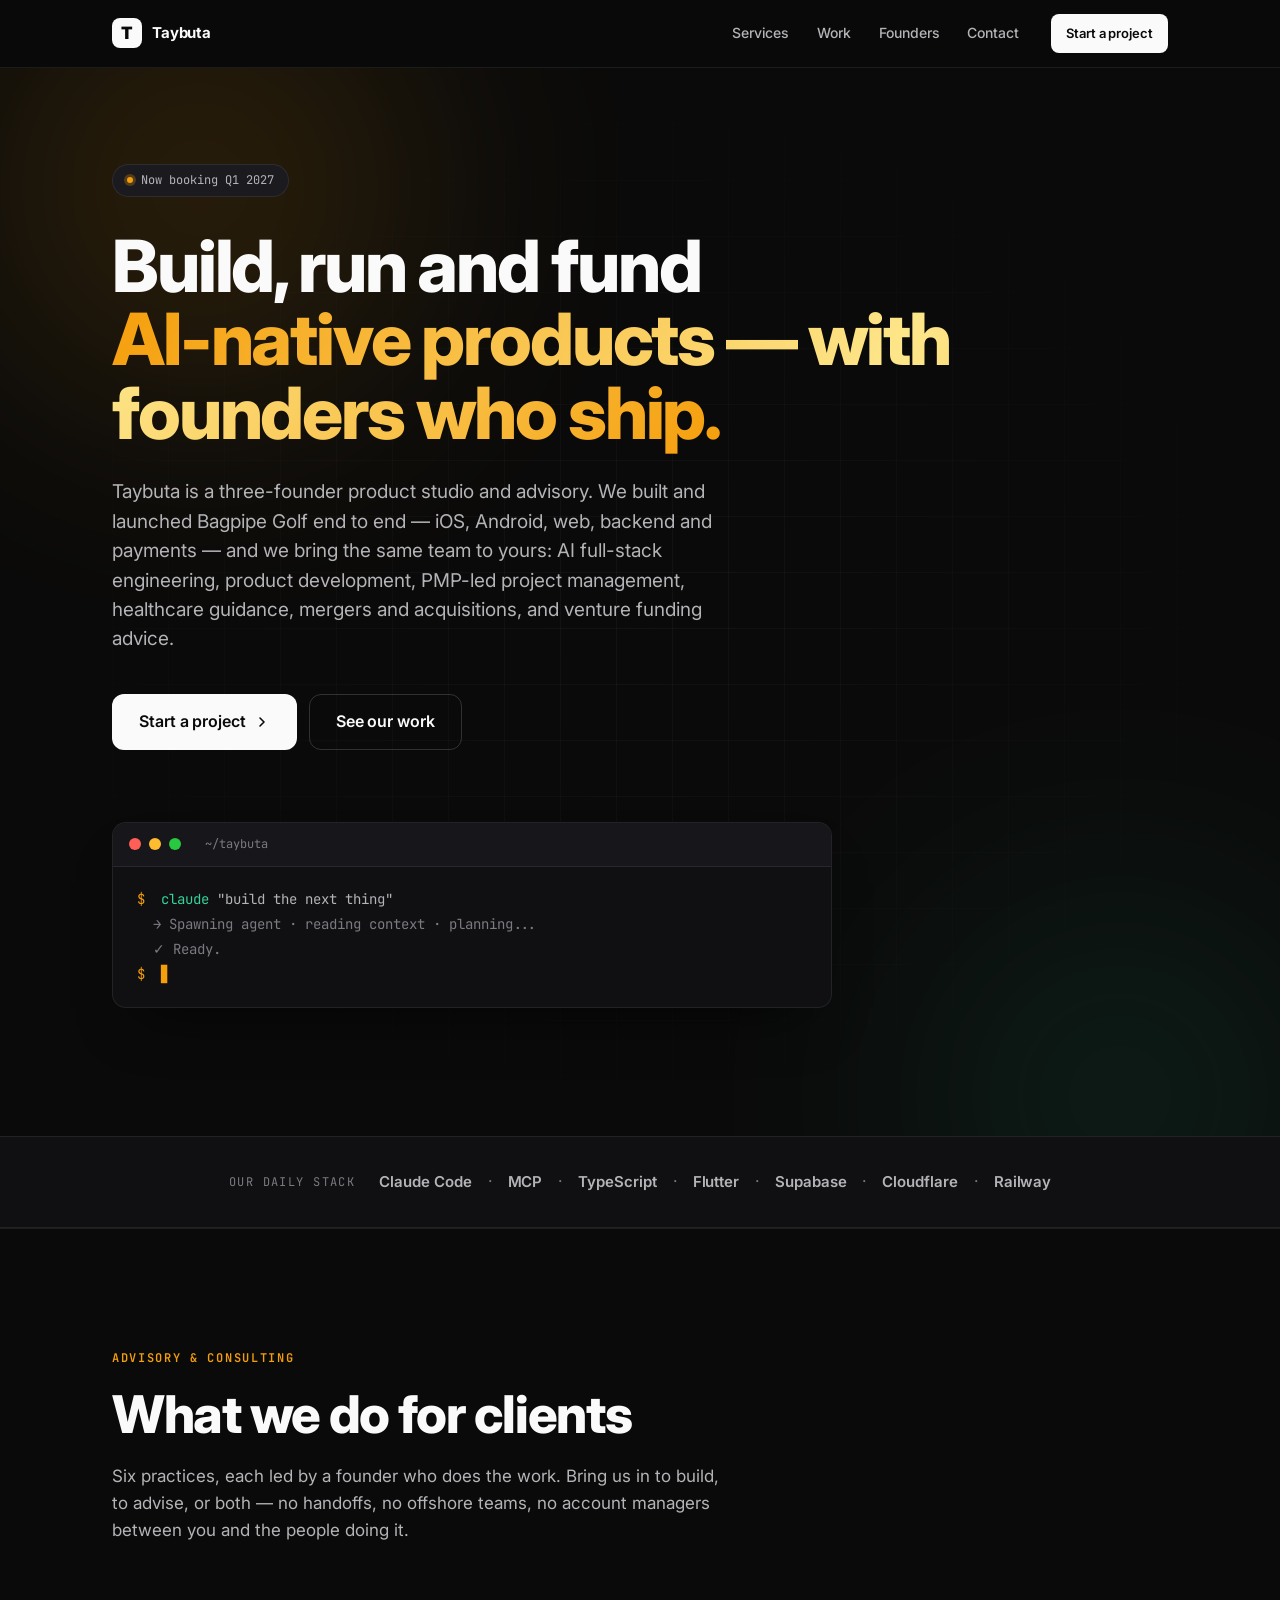
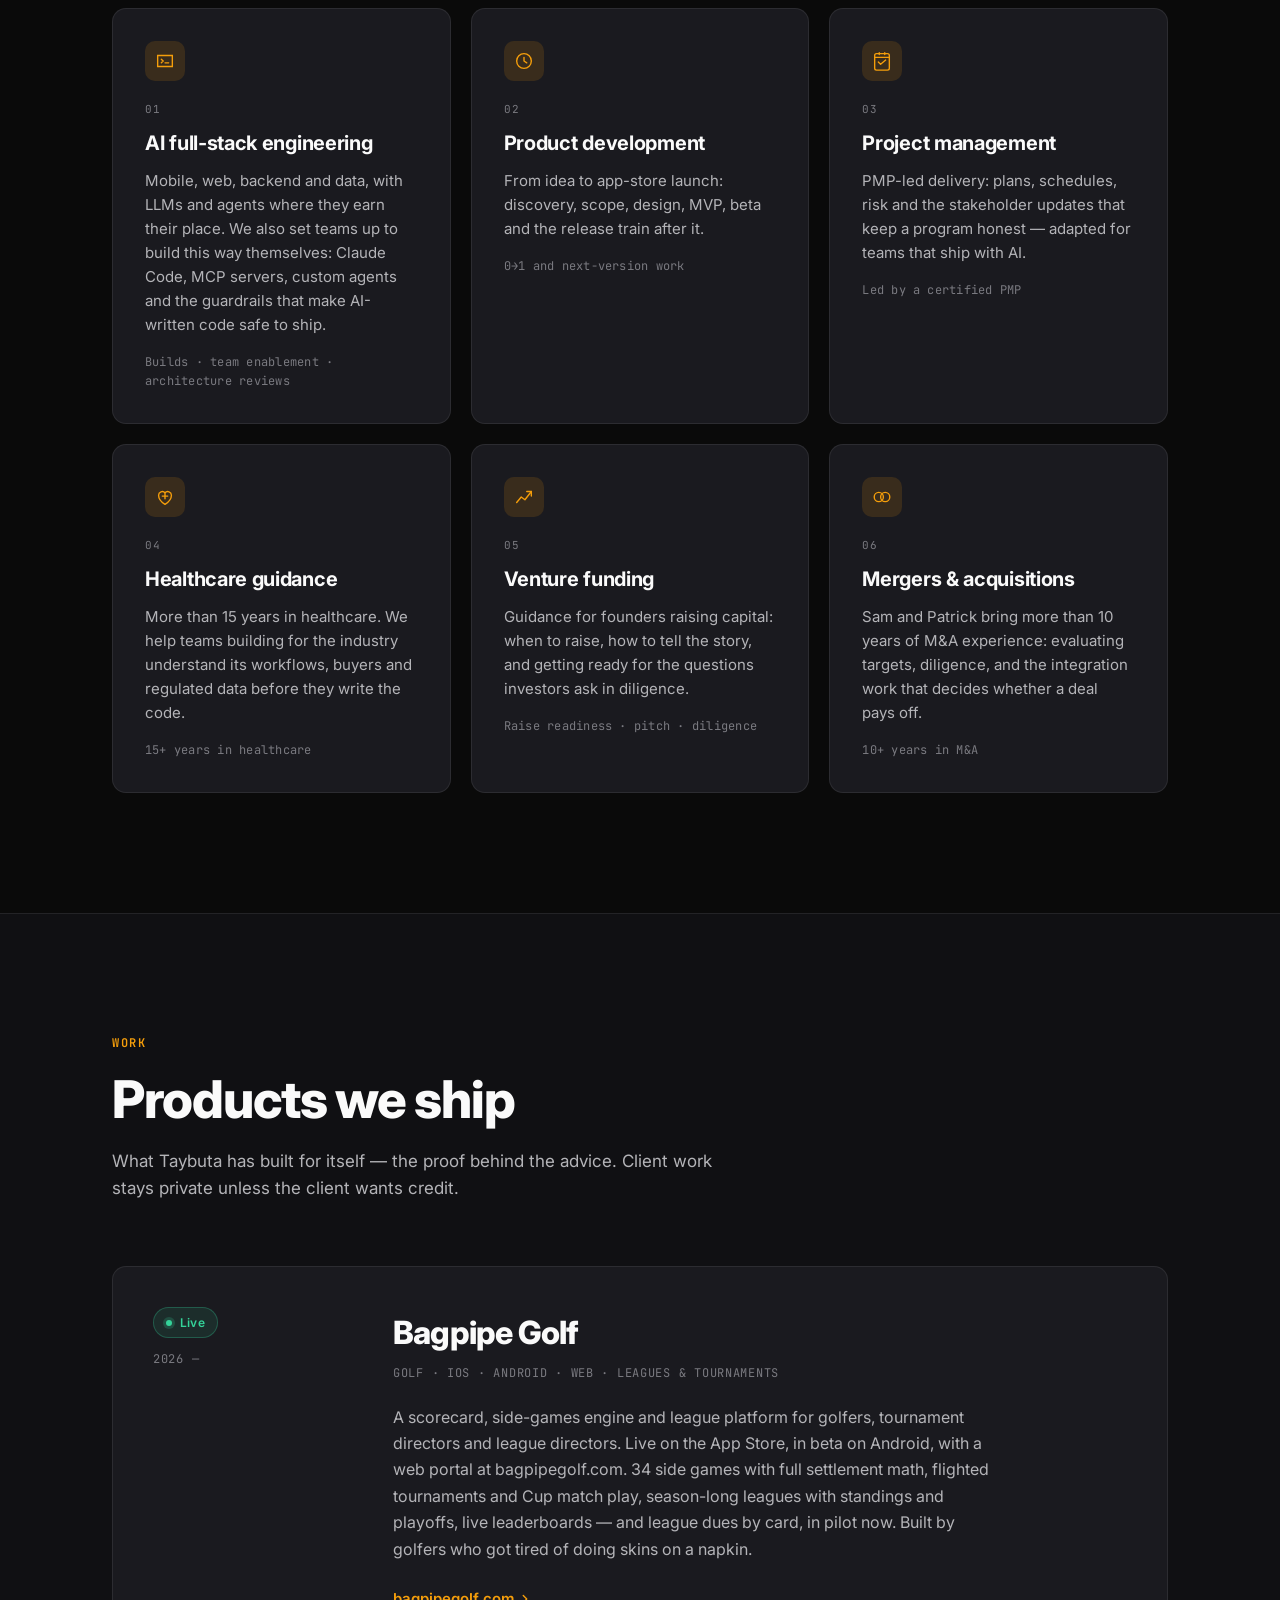
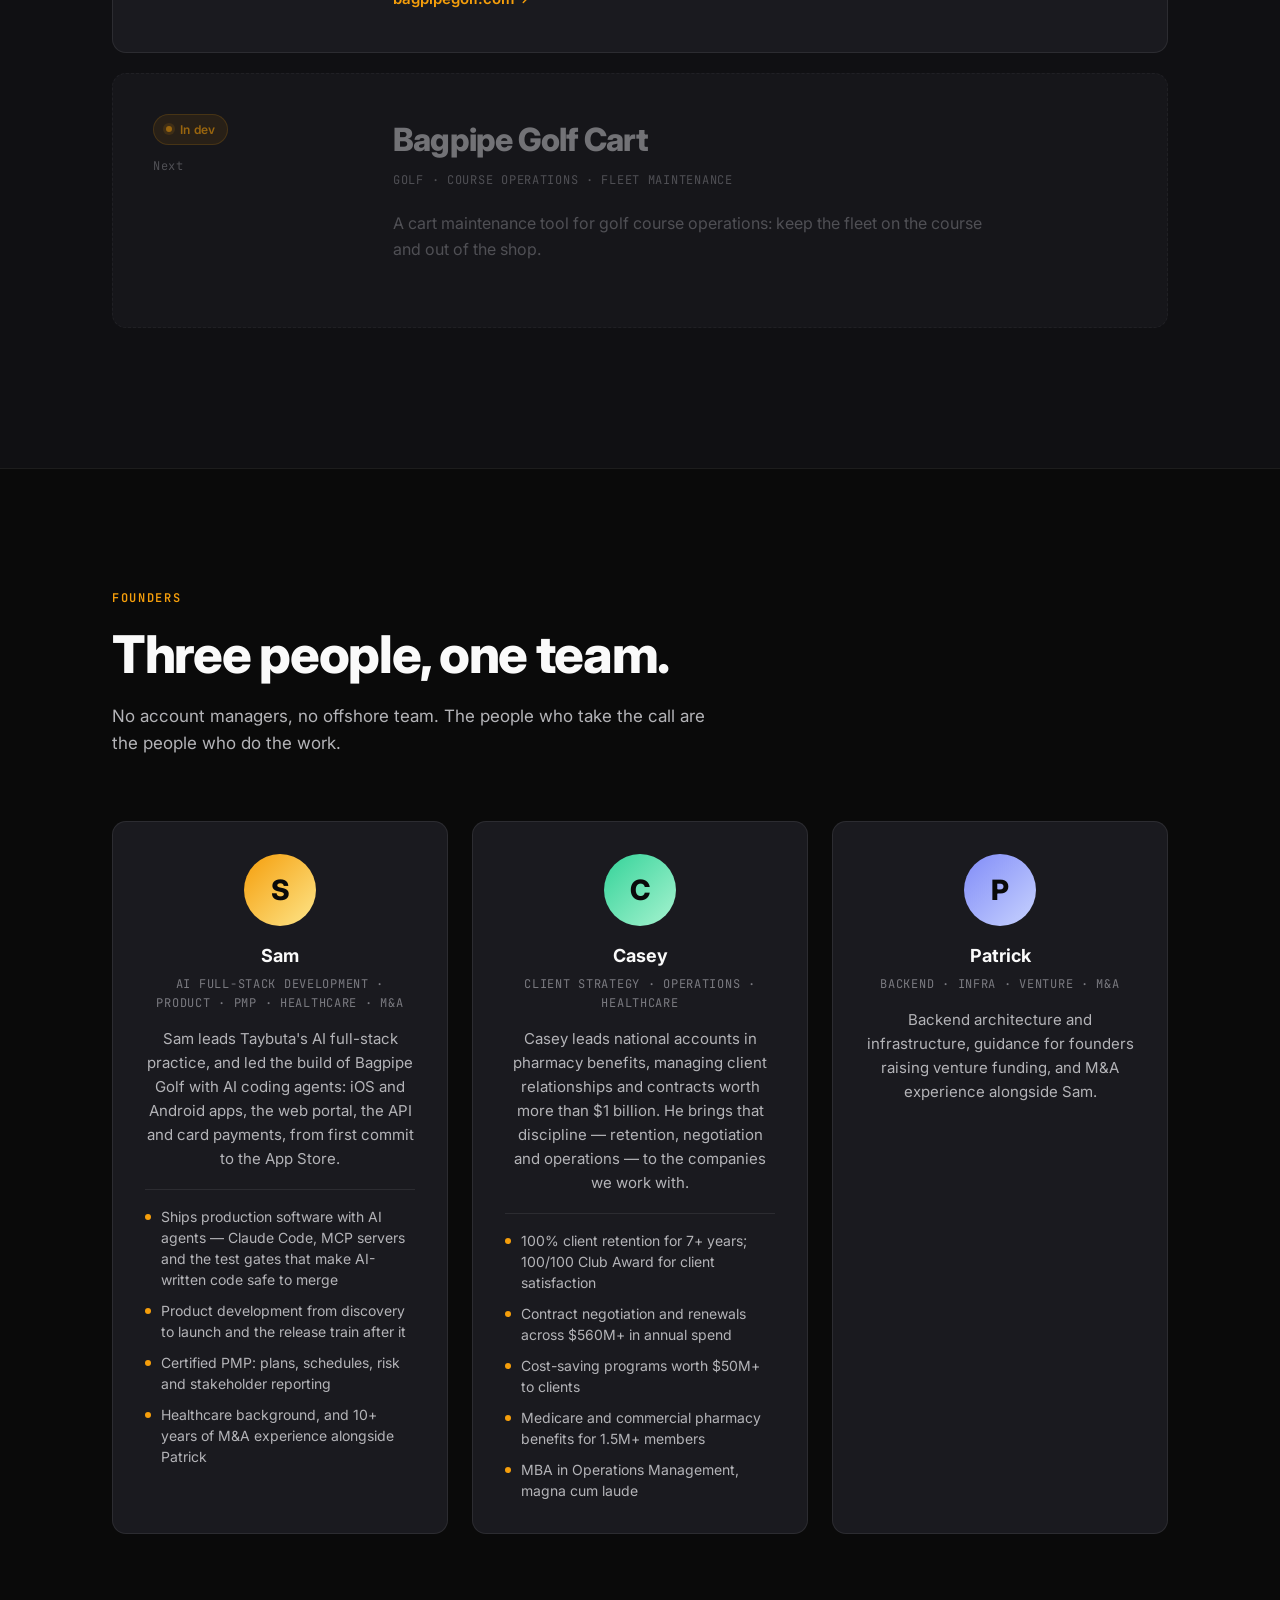
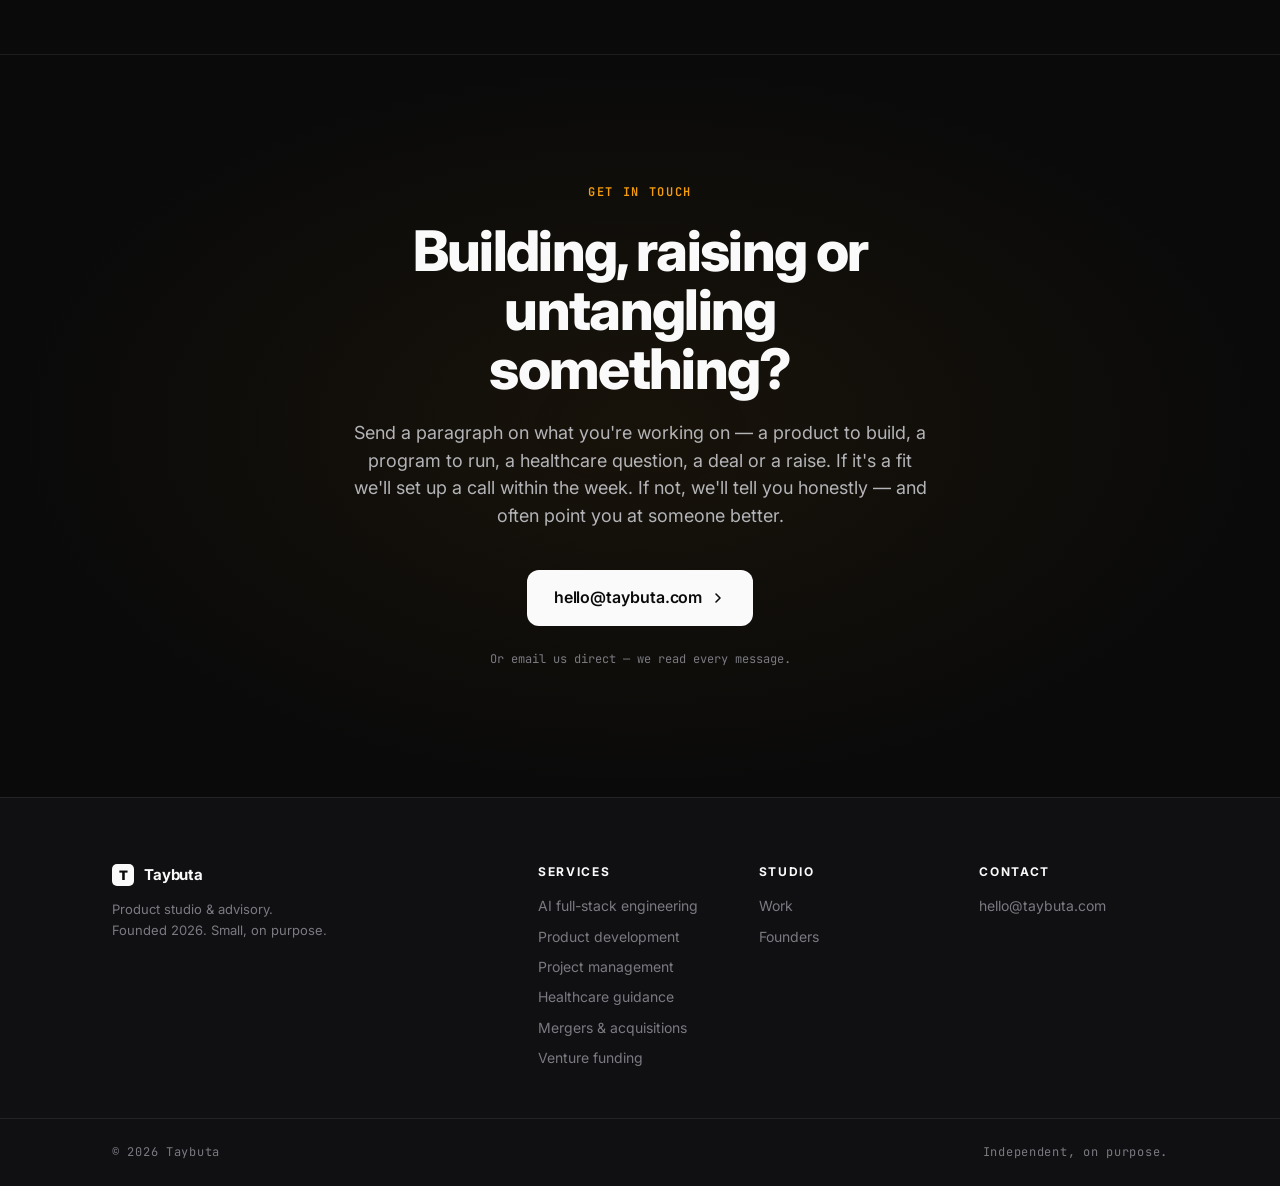
==== index.html @ 90253514 "copy: fuller founder summaries for Sam and Casey, with highlight lists Casey's card is rebuilt from " ====
<!doctype html>
<html lang="en">
  <head>
    <meta charset="utf-8" />
    <meta name="viewport" content="width=device-width, initial-scale=1" />
    <title>Taybuta — AI product studio &amp; advisory</title>
    <meta name="description" content="Taybuta is a three-founder product studio and advisory. AI full-stack engineering, product development, PMP-led project management, healthcare guidance, M&amp;A and venture funding advice — from the people who built Bagpipe Golf." />

    <meta property="og:title" content="Taybuta — AI product studio &amp; advisory" />
    <meta property="og:description" content="Three founders. AI full stack, product, project management, healthcare, M&amp;A and venture funding." />
    <meta property="og:url" content="https://taybuta.com" />
    <meta property="og:type" content="website" />
    <meta name="theme-color" content="#0A0A0A" />

    <link rel="preconnect" href="https://fonts.googleapis.com" />
    <link rel="preconnect" href="https://fonts.gstatic.com" crossorigin />
    <link href="https://fonts.googleapis.com/css2?family=Inter:wght@400;500;600;700;800;900&family=JetBrains+Mono:wght@400;500;600&display=swap" rel="stylesheet" />

    <link rel="icon" href="data:image/svg+xml,%3Csvg xmlns='http://www.w3.org/2000/svg' viewBox='0 0 32 32'%3E%3Crect width='32' height='32' rx='8' fill='%23FAFAFA'/%3E%3Ctext x='50%25' y='68%25' text-anchor='middle' font-family='Inter,sans-serif' font-size='20' font-weight='900' fill='%230A0A0A'%3ET%3C/text%3E%3C/svg%3E" />
    <link rel="stylesheet" href="./styles.css" />
  </head>
  <body>

    <!-- ── Nav ──────────────────────────────────────────── -->
    <header class="nav">
      <div class="nav__inner">
        <a class="brand" href="/" aria-label="Taybuta home">
          <span class="brand__mark" aria-hidden="true">T</span>
          <span class="brand__word">Taybuta</span>
        </a>
        <nav class="nav__links" aria-label="Primary">
          <a href="#services">Services</a>
          <a href="#work">Work</a>
          <a href="#founders">Founders</a>
          <a href="#contact">Contact</a>
        </nav>
        <div class="nav__cta">
          <a class="btn btn--sm btn--primary" href="#contact">Start a project</a>
        </div>
      </div>
    </header>

    <main>

      <!-- ── Hero ─────────────────────────────────────────── -->
      <section class="hero">
        <div class="hero__bg" aria-hidden="true">
          <div class="hero__glow hero__glow--a"></div>
          <div class="hero__glow hero__glow--b"></div>
          <div class="hero__grid"></div>
        </div>

        <div class="wrap hero__wrap">
          <div class="pill">
            <span class="pill__dot"></span>
            <span>Now booking Q1 2027</span>
          </div>

          <h1 class="hero__title">
            Build, run and fund<br />
            <span class="hero__accent">AI-native products — with founders who ship.</span>
          </h1>

          <p class="hero__sub">
            Taybuta is a three-founder product studio and advisory.
            We built and launched Bagpipe Golf end to end — iOS, Android,
            web, backend and payments — and we bring the same team to
            yours: AI full-stack engineering, product development,
            PMP-led project management, healthcare guidance, mergers and
            acquisitions, and venture funding advice.
          </p>

          <div class="hero__ctas">
            <a class="btn btn--primary btn--lg" href="#contact">
              Start a project
              <svg width="16" height="16" viewBox="0 0 16 16" fill="none" aria-hidden="true"><path d="M6 4l4 4-4 4" stroke="currentColor" stroke-width="1.6" stroke-linecap="round" stroke-linejoin="round"/></svg>
            </a>
            <a class="btn btn--ghost btn--lg" href="#work">See our work</a>
          </div>

          <!-- Terminal ornament -->
          <div class="terminal">
            <div class="terminal__chrome">
              <span class="terminal__dot terminal__dot--r"></span>
              <span class="terminal__dot terminal__dot--y"></span>
              <span class="terminal__dot terminal__dot--g"></span>
              <span class="terminal__title">~/taybuta</span>
            </div>
            <div class="terminal__body">
              <div class="terminal__line"><span class="terminal__prompt">$</span> <span class="terminal__cmd">claude</span> <span class="terminal__arg">"build the next thing"</span></div>
              <div class="terminal__line terminal__line--out">→ Spawning agent · reading context · planning...</div>
              <div class="terminal__line terminal__line--out">✓ Ready.</div>
              <div class="terminal__line"><span class="terminal__prompt">$</span> <span class="terminal__caret">▊</span></div>
            </div>
          </div>
        </div>
      </section>

      <!-- ── Trust bar / tech stack ───────────────────────── -->
      <section class="trust">
        <div class="wrap trust__wrap">
          <p class="trust__label">Our daily stack</p>
          <div class="trust__logos">
            <span class="trust__item">Claude Code</span>
            <span class="trust__sep">·</span>
            <span class="trust__item">MCP</span>
            <span class="trust__sep">·</span>
            <span class="trust__item">TypeScript</span>
            <span class="trust__sep">·</span>
            <span class="trust__item">Flutter</span>
            <span class="trust__sep">·</span>
            <span class="trust__item">Supabase</span>
            <span class="trust__sep">·</span>
            <span class="trust__item">Cloudflare</span>
            <span class="trust__sep">·</span>
            <span class="trust__item">Railway</span>
          </div>
        </div>
      </section>

      <!-- ── Services (bento) ─────────────────────────────── -->
      <section id="services" class="section">
        <div class="wrap">
          <div class="section__head">
            <p class="eyebrow">Advisory &amp; consulting</p>
            <h2 class="section__title">What we do for clients</h2>
            <p class="section__sub">
              Six practices, each led by a founder who does the work.
              Bring us in to build, to advise, or both — no handoffs,
              no offshore teams, no account managers between you and
              the people doing it.
            </p>
          </div>

          <div class="bento">
            <div class="card">
              <div class="card__ico">
                <svg viewBox="0 0 24 24" fill="none"><path d="M4 6h16v12H4z" stroke="currentColor" stroke-width="1.5"/><path d="M8 10l2 2-2 2M12 14h4" stroke="currentColor" stroke-width="1.5" stroke-linecap="round"/></svg>
              </div>
              <div class="card__num">01</div>
              <h3 class="card__title">AI full-stack engineering</h3>
              <p class="card__body">
                Mobile, web, backend and data, with LLMs and agents
                where they earn their place. We also set teams up to
                build this way themselves: Claude Code, MCP servers,
                custom agents and the guardrails that make AI-written
                code safe to ship.
              </p>
              <p class="card__tag">Builds · team enablement · architecture reviews</p>
            </div>

            <div class="card">
              <div class="card__ico">
                <svg viewBox="0 0 24 24" fill="none"><circle cx="12" cy="12" r="8" stroke="currentColor" stroke-width="1.5"/><path d="M12 8v4l3 2" stroke="currentColor" stroke-width="1.5" stroke-linecap="round"/></svg>
              </div>
              <div class="card__num">02</div>
              <h3 class="card__title">Product development</h3>
              <p class="card__body">
                From idea to app-store launch: discovery, scope,
                design, MVP, beta and the release train after it.
              </p>
              <p class="card__tag">0→1 and next-version work</p>
            </div>

            <div class="card">
              <div class="card__ico">
                <svg viewBox="0 0 24 24" fill="none"><path d="M9 3v2M15 3v2M4 8h16M6 4h12a2 2 0 012 2v14a2 2 0 01-2 2H6a2 2 0 01-2-2V6a2 2 0 012-2z" stroke="currentColor" stroke-width="1.5" stroke-linecap="round"/><path d="M8 13l2.5 2.5L16 11" stroke="currentColor" stroke-width="1.5" stroke-linecap="round" stroke-linejoin="round"/></svg>
              </div>
              <div class="card__num">03</div>
              <h3 class="card__title">Project management</h3>
              <p class="card__body">
                PMP-led delivery: plans, schedules, risk and the
                stakeholder updates that keep a program honest —
                adapted for teams that ship with AI.
              </p>
              <p class="card__tag">Led by a certified PMP</p>
            </div>

            <div class="card">
              <div class="card__ico">
                <svg viewBox="0 0 24 24" fill="none"><path d="M12 20s-7-4.4-7-10a4 4 0 017-2.6A4 4 0 0119 10c0 5.6-7 10-7 10z" stroke="currentColor" stroke-width="1.5" stroke-linejoin="round"/><path d="M9 11h6M12 8v6" stroke="currentColor" stroke-width="1.5" stroke-linecap="round"/></svg>
              </div>
              <div class="card__num">04</div>
              <h3 class="card__title">Healthcare guidance</h3>
              <p class="card__body">
                More than 15 years in healthcare. We help teams
                building for the industry understand its workflows,
                buyers and regulated data before they write the code.
              </p>
              <p class="card__tag">15+ years in healthcare</p>
            </div>

            <div class="card">
              <div class="card__ico">
                <svg viewBox="0 0 24 24" fill="none"><path d="M4 18l5-6 4 3 7-9" stroke="currentColor" stroke-width="1.5" stroke-linecap="round" stroke-linejoin="round"/><path d="M15 6h5v5" stroke="currentColor" stroke-width="1.5" stroke-linecap="round" stroke-linejoin="round"/></svg>
              </div>
              <div class="card__num">05</div>
              <h3 class="card__title">Venture funding</h3>
              <p class="card__body">
                Guidance for founders raising capital: when to raise,
                how to tell the story, and getting ready for the
                questions investors ask in diligence.
              </p>
              <p class="card__tag">Raise readiness · pitch · diligence</p>
            </div>

            <div class="card">
              <div class="card__ico">
                <svg viewBox="0 0 24 24" fill="none"><circle cx="8.5" cy="12" r="5" stroke="currentColor" stroke-width="1.5"/><circle cx="15.5" cy="12" r="5" stroke="currentColor" stroke-width="1.5"/></svg>
              </div>
              <div class="card__num">06</div>
              <h3 class="card__title">Mergers &amp; acquisitions</h3>
              <p class="card__body">
                Sam and Patrick bring more than 10 years of M&amp;A
                experience: evaluating
                targets, diligence, and the integration work that
                decides whether a deal pays off.
              </p>
              <p class="card__tag">10+ years in M&amp;A</p>
            </div>
          </div>
        </div>
      </section>

      <!-- ── Work ─────────────────────────────────────────── -->
      <section id="work" class="section section--alt">
        <div class="wrap">
          <div class="section__head">
            <p class="eyebrow">Work</p>
            <h2 class="section__title">Products we ship</h2>
            <p class="section__sub">
              What Taybuta has built for itself — the proof behind the
              advice. Client work stays private unless the client wants
              credit.
            </p>
          </div>

          <a class="work" href="https://bagpipegolf.com" target="_blank" rel="noopener">
            <div class="work__side">
              <div class="work__badge">
                <span class="dot dot--live"></span>
                Live
              </div>
              <p class="work__year">2026 —</p>
            </div>
            <div class="work__main">
              <h3 class="work__title">Bagpipe Golf</h3>
              <p class="work__meta">Golf · iOS · Android · Web · Leagues &amp; tournaments</p>
              <p class="work__desc">
                A scorecard, side-games engine and league platform for
                golfers, tournament directors and league directors.
                Live on the App Store, in beta on Android, with a web
                portal at bagpipegolf.com. 34 side games with full
                settlement math, flighted tournaments and Cup match
                play, season-long leagues with standings and playoffs,
                live leaderboards — and league dues by card, in pilot
                now. Built by golfers who got tired of doing skins on
                a napkin.
              </p>
              <span class="work__cta">
                bagpipegolf.com
                <svg width="14" height="14" viewBox="0 0 16 16" fill="none" aria-hidden="true"><path d="M6 4l4 4-4 4" stroke="currentColor" stroke-width="1.6" stroke-linecap="round" stroke-linejoin="round"/></svg>
              </span>
            </div>
          </a>

          <div class="work work--placeholder">
            <div class="work__side">
              <div class="work__badge work__badge--soon">
                <span class="dot dot--soon"></span>
                In dev
              </div>
              <p class="work__year">Next</p>
            </div>
            <div class="work__main">
              <h3 class="work__title work__title--muted">Bagpipe Golf Cart</h3>
              <p class="work__meta">Golf · Course operations · Fleet maintenance</p>
              <p class="work__desc work__desc--muted">
                A cart maintenance tool for golf course operations:
                keep the fleet on the course and out of the shop.
              </p>
            </div>
          </div>
        </div>
      </section>

      <!-- ── Founders ─────────────────────────────────────── -->
      <section id="founders" class="section">
        <div class="wrap">
          <div class="section__head">
            <p class="eyebrow">Founders</p>
            <h2 class="section__title">Three people, one team.</h2>
            <p class="section__sub">
              No account managers, no offshore team. The people who
              take the call are the people who do the work.
            </p>
          </div>

          <div class="founders">
            <div class="founder">
              <div class="founder__avatar founder__avatar--a">S</div>
              <p class="founder__name">Sam</p>
              <p class="founder__role">AI full-stack development · Product · PMP · Healthcare · M&amp;A</p>
              <p class="founder__bio">Sam leads Taybuta's AI full-stack practice, and led the build of Bagpipe Golf with AI coding agents: iOS and Android apps, the web portal, the API and card payments, from first commit to the App Store.</p>
              <ul class="founder__points">
                <li>Ships production software with AI agents — Claude Code, MCP servers and the test gates that make AI-written code safe to merge</li>
                <li>Product development from discovery to launch and the release train after it</li>
                <li>Certified PMP: plans, schedules, risk and stakeholder reporting</li>
                <li>Healthcare background, and 10+ years of M&amp;A experience alongside Patrick</li>
              </ul>
            </div>
            <div class="founder">
              <div class="founder__avatar founder__avatar--b">C</div>
              <p class="founder__name">Casey</p>
              <p class="founder__role">Client strategy · Operations · Healthcare</p>
              <p class="founder__bio">Casey leads national accounts in pharmacy benefits, managing client relationships and contracts worth more than $1 billion. He brings that discipline — retention, negotiation and operations — to the companies we work with.</p>
              <ul class="founder__points">
                <li>100% client retention for 7+ years; 100/100 Club Award for client satisfaction</li>
                <li>Contract negotiation and renewals across $560M+ in annual spend</li>
                <li>Cost-saving programs worth $50M+ to clients</li>
                <li>Medicare and commercial pharmacy benefits for 1.5M+ members</li>
                <li>MBA in Operations Management, magna cum laude</li>
              </ul>
            </div>
            <div class="founder">
              <div class="founder__avatar founder__avatar--c">P</div>
              <p class="founder__name">Patrick</p>
              <p class="founder__role">Backend · Infra · Venture · M&amp;A</p>
              <p class="founder__bio">Backend architecture and infrastructure, guidance for founders raising venture funding, and M&amp;A experience alongside Sam.</p>
            </div>
          </div>
        </div>
      </section>

      <!-- ── Contact CTA ──────────────────────────────────── -->
      <section id="contact" class="section section--cta">
        <div class="wrap cta__wrap">
          <p class="eyebrow eyebrow--center">Get in touch</p>
          <h2 class="cta__title">Building, raising or untangling something?</h2>
          <p class="cta__sub">
            Send a paragraph on what you're working on — a product to
            build, a program to run, a healthcare question, a deal or a raise.
            If it's a fit we'll set up a call within the week. If not, we'll tell
            you honestly — and often point you at someone better.
          </p>
          <a class="btn btn--primary btn--lg" href="mailto:hello@taybuta.com?subject=Project%20inquiry">
            hello@taybuta.com
            <svg width="16" height="16" viewBox="0 0 16 16" fill="none" aria-hidden="true"><path d="M6 4l4 4-4 4" stroke="currentColor" stroke-width="1.6" stroke-linecap="round" stroke-linejoin="round"/></svg>
          </a>
          <p class="cta__note">
            Or email us direct — we read every message.
          </p>
        </div>
      </section>

    </main>

    <!-- ── Footer ───────────────────────────────────────── -->
    <footer class="foot">
      <div class="wrap foot__inner">
        <div class="foot__brand">
          <div class="brand">
            <span class="brand__mark brand__mark--sm" aria-hidden="true">T</span>
            <span class="brand__word">Taybuta</span>
          </div>
          <p class="foot__tag">Product studio &amp; advisory.<br />Founded 2026. Small, on purpose.</p>
        </div>

        <div class="foot__cols">
          <div class="foot__col">
            <p class="foot__label">Services</p>
            <a href="#services">AI full-stack engineering</a>
            <a href="#services">Product development</a>
            <a href="#services">Project management</a>
            <a href="#services">Healthcare guidance</a>
            <a href="#services">Mergers &amp; acquisitions</a>
            <a href="#services">Venture funding</a>
          </div>
          <div class="foot__col">
            <p class="foot__label">Studio</p>
            <a href="#work">Work</a>
            <a href="#founders">Founders</a>
          </div>
          <div class="foot__col">
            <p class="foot__label">Contact</p>
            <a href="mailto:hello@taybuta.com">hello@taybuta.com</a>
          </div>
        </div>
      </div>
      <div class="foot__bottom">
        <div class="wrap foot__bottom-inner">
          <span>© 2026 Taybuta</span>
          <span>Independent, on purpose.</span>
        </div>
      </div>
    </footer>
  </body>
</html>
---- styles.css ----
/* Taybuta — dev-studio landing.
   Aesthetic: Vercel / Linear / Cursor territory. Near-black ground,
   gradient glows, tight modern type, monospace in the details.
   Inter + JetBrains Mono via Google Fonts, no build step. */

:root {
  --bg: #0A0A0A;
  --bg-2: #101013;
  --bg-3: #17171B;
  --surface: #1A1A1F;
  --surface-hi: #232329;
  --border: rgba(255, 255, 255, 0.08);
  --border-hi: rgba(255, 255, 255, 0.16);
  --ink: #FAFAFA;
  --ink-2: #B4B4B8;
  --ink-3: #7A7A80;
  --accent: #F59E0B;           /* amber */
  --accent-hot: #FBBF24;
  --accent-soft: rgba(245, 158, 11, 0.14);
  --brand-bg: #34D399;          /* Bagpipe portfolio tint */
  --sans: 'Inter', -apple-system, BlinkMacSystemFont, sans-serif;
  --mono: 'JetBrains Mono', ui-monospace, 'SF Mono', Menlo, monospace;
  --radius: 14px;
  --radius-sm: 8px;
  --shadow: 0 30px 60px -30px rgba(0, 0, 0, 0.7);
}

* { box-sizing: border-box; }

html { scroll-behavior: smooth; }

body {
  margin: 0;
  padding: 0;
  background: var(--bg);
  color: var(--ink);
  font-family: var(--sans);
  font-size: 16px;
  line-height: 1.6;
  -webkit-font-smoothing: antialiased;
  text-rendering: optimizeLegibility;
}

::selection { background: var(--accent); color: var(--bg); }

a {
  color: var(--ink);
  text-decoration: none;
  transition: color 120ms ease;
}
a:hover { color: var(--accent); }

.wrap {
  max-width: 1120px;
  margin: 0 auto;
  padding: 0 32px;
}

/* ── Nav ──────────────────────────────────────────────── */
.nav {
  position: sticky;
  top: 0;
  z-index: 50;
  background: rgba(10, 10, 10, 0.72);
  backdrop-filter: saturate(1.6) blur(20px);
  -webkit-backdrop-filter: saturate(1.6) blur(20px);
  border-bottom: 1px solid var(--border);
}

.nav__inner {
  max-width: 1120px;
  margin: 0 auto;
  padding: 14px 32px;
  display: flex;
  align-items: center;
  gap: 32px;
}

.brand {
  display: inline-flex;
  align-items: center;
  gap: 10px;
  color: var(--ink);
  font-weight: 700;
}
.brand:hover { color: var(--ink); }

.brand__mark {
  width: 30px;
  height: 30px;
  border-radius: 8px;
  background: var(--ink);
  color: var(--bg);
  display: inline-flex;
  align-items: center;
  justify-content: center;
  font-weight: 900;
  font-size: 17px;
  letter-spacing: -0.03em;
}
.brand__mark--sm { width: 22px; height: 22px; font-size: 13px; border-radius: 5px; }

.brand__word {
  font-size: 15px;
  font-weight: 700;
  letter-spacing: -0.01em;
}

.nav__links {
  display: flex;
  gap: 28px;
  margin-left: auto;
}
.nav__links a {
  font-size: 14px;
  font-weight: 500;
  color: var(--ink-2);
  letter-spacing: -0.005em;
}
.nav__links a:hover { color: var(--ink); }

.nav__cta { display: flex; align-items: center; }

@media (max-width: 720px) {
  .nav__links { display: none; }
  .nav__inner { padding: 12px 20px; }
}

/* ── Buttons ──────────────────────────────────────────── */
.btn {
  display: inline-flex;
  align-items: center;
  justify-content: center;
  gap: 8px;
  padding: 11px 20px;
  border-radius: 10px;
  font-size: 15px;
  font-weight: 600;
  letter-spacing: -0.005em;
  border: 1px solid transparent;
  cursor: pointer;
  transition: transform 140ms ease, background-color 140ms ease,
    border-color 140ms ease, color 140ms ease;
  white-space: nowrap;
}

.btn--sm { padding: 8px 14px; font-size: 13px; border-radius: 8px; }
.btn--lg { padding: 14px 26px; font-size: 16px; border-radius: 12px; }

.btn--primary {
  background: var(--ink);
  color: var(--bg);
}
.btn--primary:hover {
  background: var(--accent);
  color: var(--bg);
  transform: translateY(-1px);
}

.btn--ghost {
  background: transparent;
  color: var(--ink);
  border-color: var(--border-hi);
}
.btn--ghost:hover {
  background: var(--surface);
  color: var(--ink);
  border-color: var(--ink-3);
}

/* ── Pill ─────────────────────────────────────────────── */
.pill {
  display: inline-flex;
  align-items: center;
  gap: 8px;
  padding: 6px 14px;
  border-radius: 999px;
  background: var(--surface);
  border: 1px solid var(--border);
  font-family: var(--mono);
  font-size: 12px;
  color: var(--ink-2);
  margin-bottom: 32px;
}

.pill__dot {
  width: 6px;
  height: 6px;
  border-radius: 50%;
  background: var(--accent);
  box-shadow: 0 0 0 3px rgba(245, 158, 11, 0.25);
  animation: pulse 2.4s ease-in-out infinite;
}

@keyframes pulse {
  0%, 100% { box-shadow: 0 0 0 3px rgba(245, 158, 11, 0.25); }
  50%      { box-shadow: 0 0 0 6px rgba(245, 158, 11, 0.10); }
}

/* ── Hero ─────────────────────────────────────────────── */
.hero {
  position: relative;
  padding: 96px 0 128px;
  overflow: hidden;
  isolation: isolate;
}

.hero__bg {
  position: absolute;
  inset: 0;
  z-index: -1;
  pointer-events: none;
}

.hero__glow {
  position: absolute;
  width: 720px;
  height: 720px;
  border-radius: 50%;
  filter: blur(120px);
  opacity: 0.45;
}
.hero__glow--a {
  top: -240px;
  left: -160px;
  background: radial-gradient(circle, rgba(245, 158, 11, 0.5), transparent 60%);
}
.hero__glow--b {
  bottom: -320px;
  right: -200px;
  background: radial-gradient(circle, rgba(52, 211, 153, 0.32), transparent 60%);
}

.hero__grid {
  position: absolute;
  inset: 0;
  background-image:
    linear-gradient(to right, rgba(255, 255, 255, 0.04) 1px, transparent 1px),
    linear-gradient(to bottom, rgba(255, 255, 255, 0.04) 1px, transparent 1px);
  background-size: 56px 56px;
  mask-image: radial-gradient(ellipse at center, black 0%, transparent 75%);
  -webkit-mask-image: radial-gradient(ellipse at center, black 0%, transparent 75%);
}

.hero__wrap { position: relative; }

.hero__title {
  font-size: clamp(40px, 6.5vw, 72px);
  line-height: 1.02;
  letter-spacing: -0.03em;
  font-weight: 800;
  color: var(--ink);
  margin: 0 0 28px;
  max-width: 900px;
}

.hero__accent {
  background: linear-gradient(120deg, var(--accent) 0%, #FDE68A 55%, var(--accent) 100%);
  -webkit-background-clip: text;
  background-clip: text;
  color: transparent;
  font-weight: 800;
}

.hero__sub {
  font-size: 19px;
  color: var(--ink-2);
  max-width: 620px;
  margin: 0 0 40px;
  line-height: 1.55;
}

.hero__ctas {
  display: flex;
  gap: 12px;
  flex-wrap: wrap;
  margin-bottom: 72px;
}

/* ── Terminal ─────────────────────────────────────────── */
.terminal {
  max-width: 720px;
  background: var(--bg-2);
  border: 1px solid var(--border);
  border-radius: var(--radius);
  overflow: hidden;
  box-shadow: var(--shadow);
}

.terminal__chrome {
  display: flex;
  align-items: center;
  gap: 8px;
  padding: 12px 16px;
  background: var(--bg-3);
  border-bottom: 1px solid var(--border);
}

.terminal__dot {
  width: 12px; height: 12px; border-radius: 50%;
}
.terminal__dot--r { background: #FF5F57; }
.terminal__dot--y { background: #FEBC2E; }
.terminal__dot--g { background: #28C840; }

.terminal__title {
  margin-left: 16px;
  font-family: var(--mono);
  font-size: 12px;
  color: var(--ink-3);
}

.terminal__body {
  padding: 20px 24px;
  font-family: var(--mono);
  font-size: 14px;
  line-height: 1.8;
}

.terminal__line { color: var(--ink); }
.terminal__line--out { color: var(--ink-3); padding-left: 16px; }
.terminal__prompt { color: var(--accent); margin-right: 8px; }
.terminal__cmd { color: var(--brand-bg); }
.terminal__arg { color: var(--ink-2); }
.terminal__caret {
  color: var(--accent);
  animation: blink 1s steps(2) infinite;
}

@keyframes blink {
  0%, 50% { opacity: 1; }
  51%, 100% { opacity: 0; }
}

/* ── Trust bar ────────────────────────────────────────── */
.trust {
  border-top: 1px solid var(--border);
  border-bottom: 1px solid var(--border);
  padding: 32px 0;
  background: var(--bg-2);
}
.trust__wrap {
  display: flex;
  align-items: center;
  gap: 24px;
  flex-wrap: wrap;
  justify-content: center;
}
.trust__label {
  font-family: var(--mono);
  font-size: 12px;
  color: var(--ink-3);
  text-transform: uppercase;
  letter-spacing: 0.12em;
  margin: 0;
}
.trust__logos {
  display: flex;
  align-items: center;
  gap: 16px;
  flex-wrap: wrap;
}
.trust__item {
  color: var(--ink-2);
  font-weight: 600;
  font-size: 15px;
  letter-spacing: -0.005em;
}
.trust__sep { color: var(--ink-3); }

/* ── Sections ─────────────────────────────────────────── */
.section {
  padding: 120px 0;
  border-top: 1px solid var(--border);
}
.section--alt { background: var(--bg-2); }

.section__head {
  max-width: 720px;
  margin: 0 0 64px;
}

.eyebrow {
  font-family: var(--mono);
  color: var(--accent);
  text-transform: uppercase;
  letter-spacing: 0.14em;
  font-size: 12px;
  font-weight: 600;
  margin: 0 0 20px;
}
.eyebrow--center { text-align: center; }

.section__title {
  font-size: clamp(36px, 5vw, 52px);
  line-height: 1.05;
  letter-spacing: -0.025em;
  font-weight: 800;
  margin: 0 0 20px;
  color: var(--ink);
}

.section__sub {
  font-size: 17px;
  color: var(--ink-2);
  margin: 0;
  max-width: 620px;
  line-height: 1.6;
}

/* ── Bento grid ───────────────────────────────────────── */
.bento {
  display: grid;
  grid-template-columns: repeat(3, 1fr);
  gap: 20px;
}
.bento .card { grid-column: span 1; }
.bento .card--wide { grid-column: span 2; }

@media (max-width: 960px) {
  .bento { grid-template-columns: 1fr; }
  .bento .card, .bento .card--wide { grid-column: 1; }
}

.card {
  padding: 32px;
  background: var(--surface);
  border: 1px solid var(--border);
  border-radius: var(--radius);
  transition: transform 200ms ease, border-color 200ms ease,
    background-color 200ms ease;
}

.card:hover {
  transform: translateY(-2px);
  border-color: var(--border-hi);
  background: var(--surface-hi);
}

.card__ico {
  width: 40px;
  height: 40px;
  border-radius: 10px;
  background: var(--accent-soft);
  color: var(--accent);
  display: inline-flex;
  align-items: center;
  justify-content: center;
  margin-bottom: 20px;
}
.card__ico svg { width: 22px; height: 22px; }

.card__num {
  font-family: var(--mono);
  font-size: 11px;
  color: var(--ink-3);
  letter-spacing: 0.1em;
  margin-bottom: 8px;
}

.card__title {
  font-size: 20px;
  font-weight: 700;
  letter-spacing: -0.015em;
  margin: 0 0 10px;
  color: var(--ink);
}

.card__body {
  color: var(--ink-2);
  font-size: 15px;
  line-height: 1.6;
  margin: 0 0 16px;
}

.card__tag {
  font-family: var(--mono);
  font-size: 12px;
  color: var(--ink-3);
  margin: 0;
  letter-spacing: 0.02em;
}

/* ── Work entries ─────────────────────────────────────── */
.work {
  display: grid;
  grid-template-columns: 200px 1fr;
  gap: 40px;
  padding: 40px;
  background: var(--surface);
  border: 1px solid var(--border);
  border-radius: var(--radius);
  margin-bottom: 20px;
  color: var(--ink);
  transition: transform 200ms ease, border-color 200ms ease;
}

.work:hover {
  transform: translateY(-2px);
  border-color: var(--brand-bg);
  color: var(--ink);
}

.work--placeholder { border-style: dashed; opacity: 0.6; }
.work--placeholder:hover { transform: none; border-color: var(--border); }

@media (max-width: 720px) {
  .work { grid-template-columns: 1fr; gap: 16px; padding: 28px; }
}

.work__side {
  display: flex;
  flex-direction: column;
  gap: 12px;
}

.work__badge {
  display: inline-flex;
  align-items: center;
  gap: 8px;
  padding: 5px 12px;
  border-radius: 999px;
  font-size: 12px;
  font-weight: 600;
  letter-spacing: 0.02em;
  background: rgba(52, 211, 153, 0.1);
  color: var(--brand-bg);
  border: 1px solid rgba(52, 211, 153, 0.28);
  align-self: flex-start;
}
.work__badge--soon {
  background: var(--accent-soft);
  color: var(--accent);
  border-color: rgba(245, 158, 11, 0.28);
}

.dot { width: 6px; height: 6px; border-radius: 50%; display: inline-block; }
.dot--live { background: var(--brand-bg); box-shadow: 0 0 0 3px rgba(52, 211, 153, 0.2); }
.dot--soon { background: var(--accent); box-shadow: 0 0 0 3px rgba(245, 158, 11, 0.2); }

.work__year {
  font-family: var(--mono);
  font-size: 12px;
  color: var(--ink-3);
  margin: 0;
  letter-spacing: 0.06em;
}

.work__title {
  font-size: 32px;
  font-weight: 800;
  letter-spacing: -0.025em;
  margin: 0 0 6px;
  color: var(--ink);
}
.work__title--muted { color: var(--ink-2); }

.work__meta {
  font-family: var(--mono);
  font-size: 12px;
  color: var(--ink-3);
  letter-spacing: 0.06em;
  text-transform: uppercase;
  margin: 0 0 20px;
}

.work__desc {
  color: var(--ink-2);
  font-size: 16px;
  line-height: 1.65;
  margin: 0 0 24px;
  max-width: 600px;
}
.work__desc--muted { color: var(--ink-3); }

.work__cta {
  color: var(--accent);
  font-weight: 600;
  font-size: 15px;
  display: inline-flex;
  align-items: center;
  gap: 4px;
}

/* ── Founders ─────────────────────────────────────────── */
.founders {
  display: grid;
  grid-template-columns: repeat(3, 1fr);
  gap: 24px;
}
@media (max-width: 720px) { .founders { grid-template-columns: 1fr; } }

.founder {
  padding: 32px;
  background: var(--surface);
  border: 1px solid var(--border);
  border-radius: var(--radius);
  text-align: center;
  transition: transform 200ms ease, border-color 200ms ease;
}
.founder:hover {
  transform: translateY(-2px);
  border-color: var(--border-hi);
}

.founder__avatar {
  width: 72px;
  height: 72px;
  border-radius: 50%;
  margin: 0 auto 16px;
  display: flex;
  align-items: center;
  justify-content: center;
  font-size: 28px;
  font-weight: 800;
  color: var(--bg);
  letter-spacing: -0.03em;
}
.founder__avatar--a { background: linear-gradient(135deg, #F59E0B, #FDE68A); }
.founder__avatar--b { background: linear-gradient(135deg, #34D399, #A7F3D0); }
.founder__avatar--c { background: linear-gradient(135deg, #818CF8, #C7D2FE); }

.founder__name {
  font-size: 18px;
  font-weight: 700;
  color: var(--ink);
  margin: 0 0 4px;
}

.founder__role {
  font-family: var(--mono);
  font-size: 12px;
  color: var(--ink-3);
  letter-spacing: 0.06em;
  margin: 0;
  text-transform: uppercase;
}

.founder__bio {
  color: var(--ink-2);
  font-size: 15px;
  line-height: 1.6;
  margin: 14px 0 0;
}

/* ── Open source grid ─────────────────────────────────── */
.os-grid {
  display: grid;
  grid-template-columns: repeat(3, 1fr);
  gap: 20px;
}
@media (max-width: 900px) { .os-grid { grid-template-columns: 1fr; } }

.os-card {
  padding: 28px;
  background: var(--bg);
  border: 1px solid var(--border);
  border-radius: var(--radius);
  transition: transform 200ms ease, border-color 200ms ease;
}
.os-card:hover { transform: translateY(-2px); border-color: var(--border-hi); }
.os-card--muted { opacity: 0.6; border-style: dashed; }
.os-card--muted:hover { transform: none; border-color: var(--border); }

.os-card__head {
  display: flex;
  justify-content: space-between;
  margin-bottom: 16px;
  gap: 8px;
}
.os-card__type,
.os-card__status {
  font-family: var(--mono);
  font-size: 11px;
  letter-spacing: 0.1em;
  text-transform: uppercase;
}
.os-card__type { color: var(--accent); }
.os-card__status { color: var(--ink-3); }

.os-card__title {
  font-family: var(--mono);
  font-size: 20px;
  font-weight: 600;
  color: var(--ink);
  margin: 0 0 10px;
  letter-spacing: -0.01em;
}
.os-card__title--muted { color: var(--ink-2); }

.os-card__desc {
  font-size: 14px;
  color: var(--ink-2);
  margin: 0;
  line-height: 1.6;
}
.os-card__desc--muted { color: var(--ink-3); }

/* ── Stats strip ──────────────────────────────────────── */
.stats-strip {
  padding: 80px 0;
  background: var(--bg-2);
  border-top: 1px solid var(--border);
  border-bottom: 1px solid var(--border);
}

.stats-strip__grid {
  display: grid;
  grid-template-columns: repeat(4, 1fr);
  gap: 32px;
  text-align: center;
}
@media (max-width: 720px) { .stats-strip__grid { grid-template-columns: repeat(2, 1fr); } }

.big-num {
  font-size: clamp(48px, 6vw, 72px);
  font-weight: 800;
  letter-spacing: -0.04em;
  line-height: 1;
  color: var(--ink);
  background: linear-gradient(120deg, var(--ink), var(--ink-2));
  -webkit-background-clip: text;
  background-clip: text;
  color: transparent;
  margin-bottom: 8px;
}

.big-label {
  font-family: var(--mono);
  font-size: 12px;
  color: var(--ink-3);
  text-transform: uppercase;
  letter-spacing: 0.12em;
  margin: 0;
}

/* ── CTA ──────────────────────────────────────────────── */
.section--cta {
  padding: 128px 0;
  background: radial-gradient(ellipse at center, rgba(245, 158, 11, 0.06), transparent 70%), var(--bg);
  border-top: 1px solid var(--border);
  text-align: center;
}
.cta__wrap { max-width: 640px; margin: 0 auto; text-align: center; padding: 0 32px; }

.cta__title {
  font-size: clamp(36px, 5.5vw, 56px);
  line-height: 1.05;
  letter-spacing: -0.03em;
  font-weight: 800;
  color: var(--ink);
  margin: 0 0 20px;
}

.cta__sub {
  font-size: 18px;
  color: var(--ink-2);
  margin: 0 0 40px;
  line-height: 1.55;
}

.cta__note {
  font-family: var(--mono);
  font-size: 12px;
  color: var(--ink-3);
  margin: 24px 0 0;
}

/* ── Footer ───────────────────────────────────────────── */
.foot {
  background: var(--bg-2);
  border-top: 1px solid var(--border);
  padding-top: 64px;
}

.foot__inner {
  display: grid;
  grid-template-columns: 1.2fr 2fr;
  gap: 48px;
  padding-bottom: 48px;
}
@media (max-width: 720px) { .foot__inner { grid-template-columns: 1fr; gap: 32px; } }

.foot__brand .brand { margin-bottom: 12px; }

.foot__tag {
  color: var(--ink-3);
  font-size: 13px;
  margin: 0;
  line-height: 1.6;
}

.foot__cols {
  display: grid;
  grid-template-columns: repeat(3, 1fr);
  gap: 32px;
}
@media (max-width: 500px) { .foot__cols { grid-template-columns: 1fr; } }

.foot__col { display: flex; flex-direction: column; gap: 8px; }

.foot__label {
  color: var(--ink);
  font-size: 12px;
  font-weight: 700;
  text-transform: uppercase;
  letter-spacing: 0.14em;
  margin: 0 0 6px;
}

.foot__col a { color: var(--ink-3); font-size: 14px; }
.foot__col a:hover { color: var(--accent); }

.foot__bottom {
  border-top: 1px solid var(--border);
  padding: 24px 0;
}

.foot__bottom-inner {
  display: flex;
  justify-content: space-between;
  color: var(--ink-3);
  font-size: 12px;
  font-family: var(--mono);
  letter-spacing: 0.06em;
  flex-wrap: wrap;
  gap: 12px;
}

/* ── Reduced motion ───────────────────────────────────── */
@media (prefers-reduced-motion: reduce) {
  * { transition: none !important; animation: none !important; }
  .btn:hover, .card:hover, .work:hover,
  .founder:hover, .os-card:hover { transform: none; }
}

/* Founder highlights — left-aligned under the centred bio */
.founder__points {
  list-style: none;
  margin: 18px 0 0;
  padding: 16px 0 0;
  border-top: 1px solid var(--border);
  text-align: left;
  display: grid;
  gap: 10px;
}
.founder__points li {
  position: relative;
  padding-left: 16px;
  color: var(--ink-2);
  font-size: 14px;
  line-height: 1.5;
}
.founder__points li::before {
  content: "";
  position: absolute;
  left: 0;
  top: 0.6em;
  width: 6px;
  height: 6px;
  border-radius: 50%;
  background: var(--accent, currentColor);
}
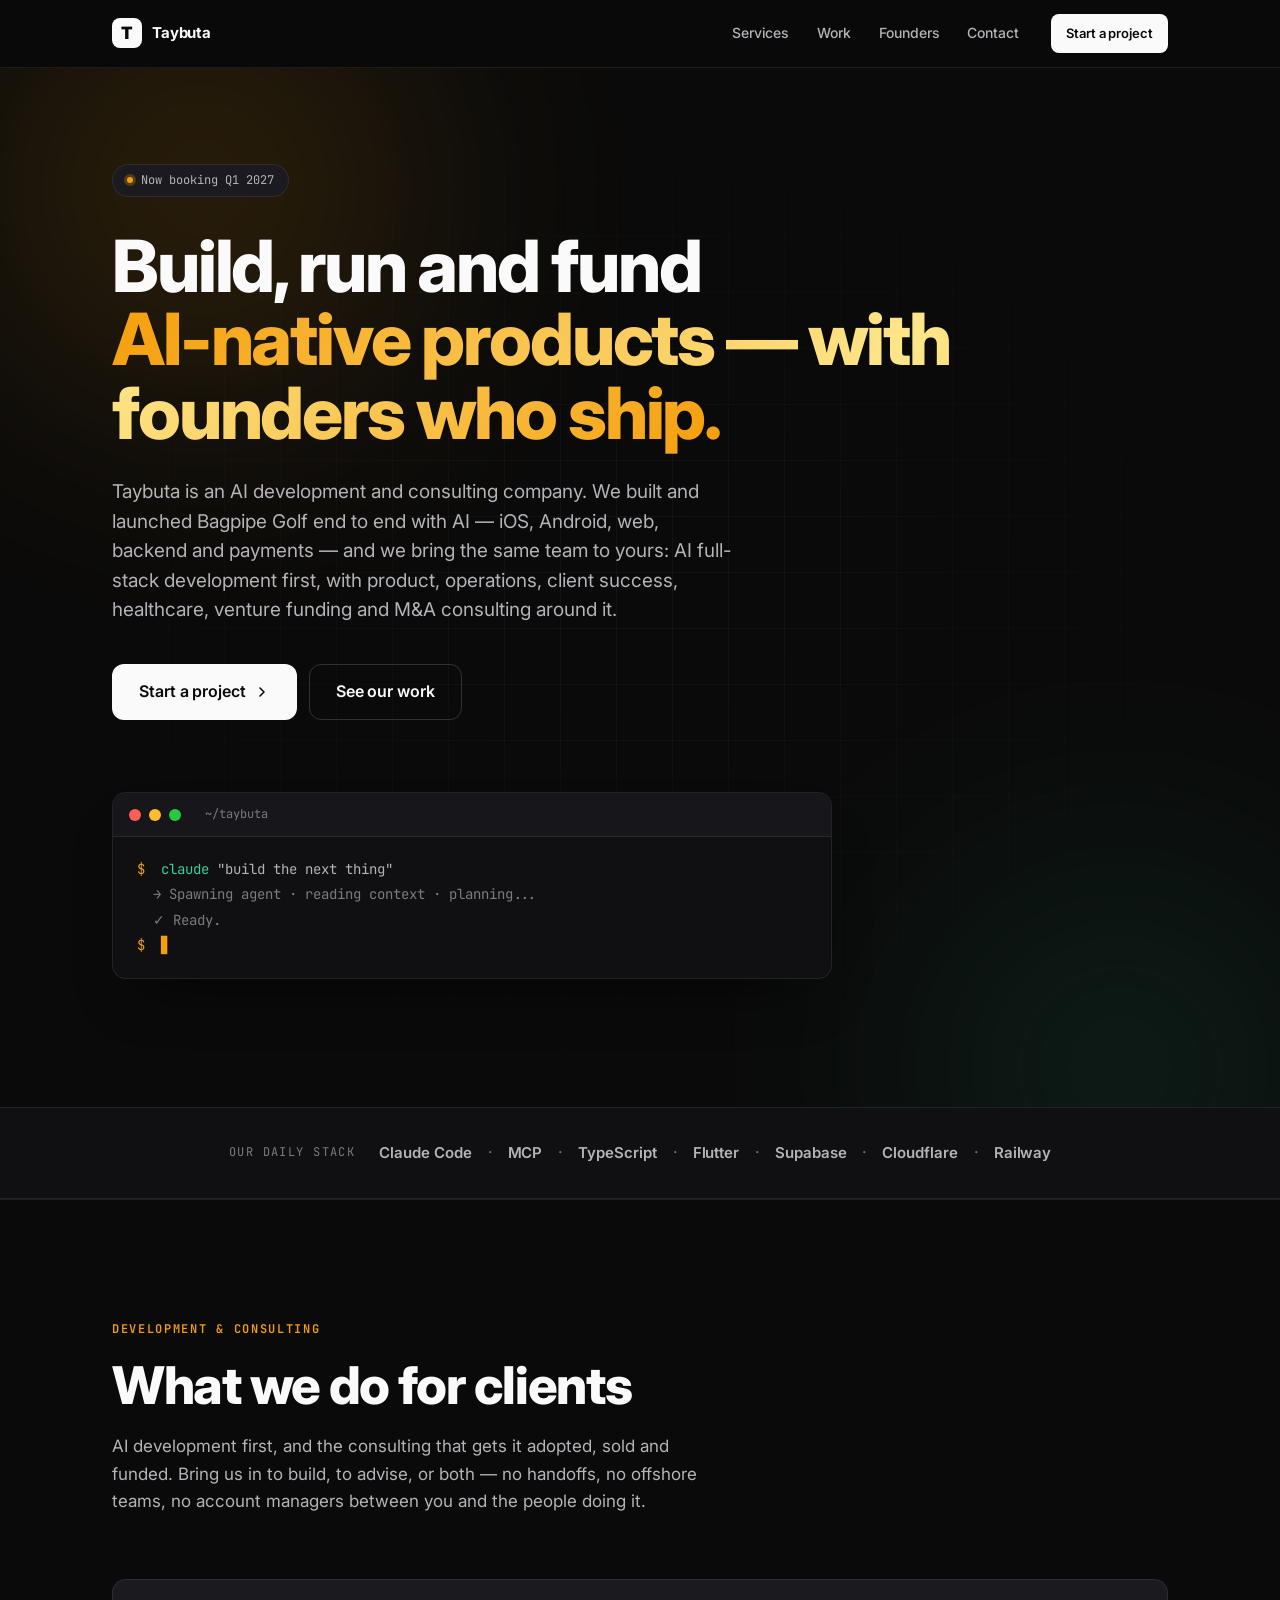
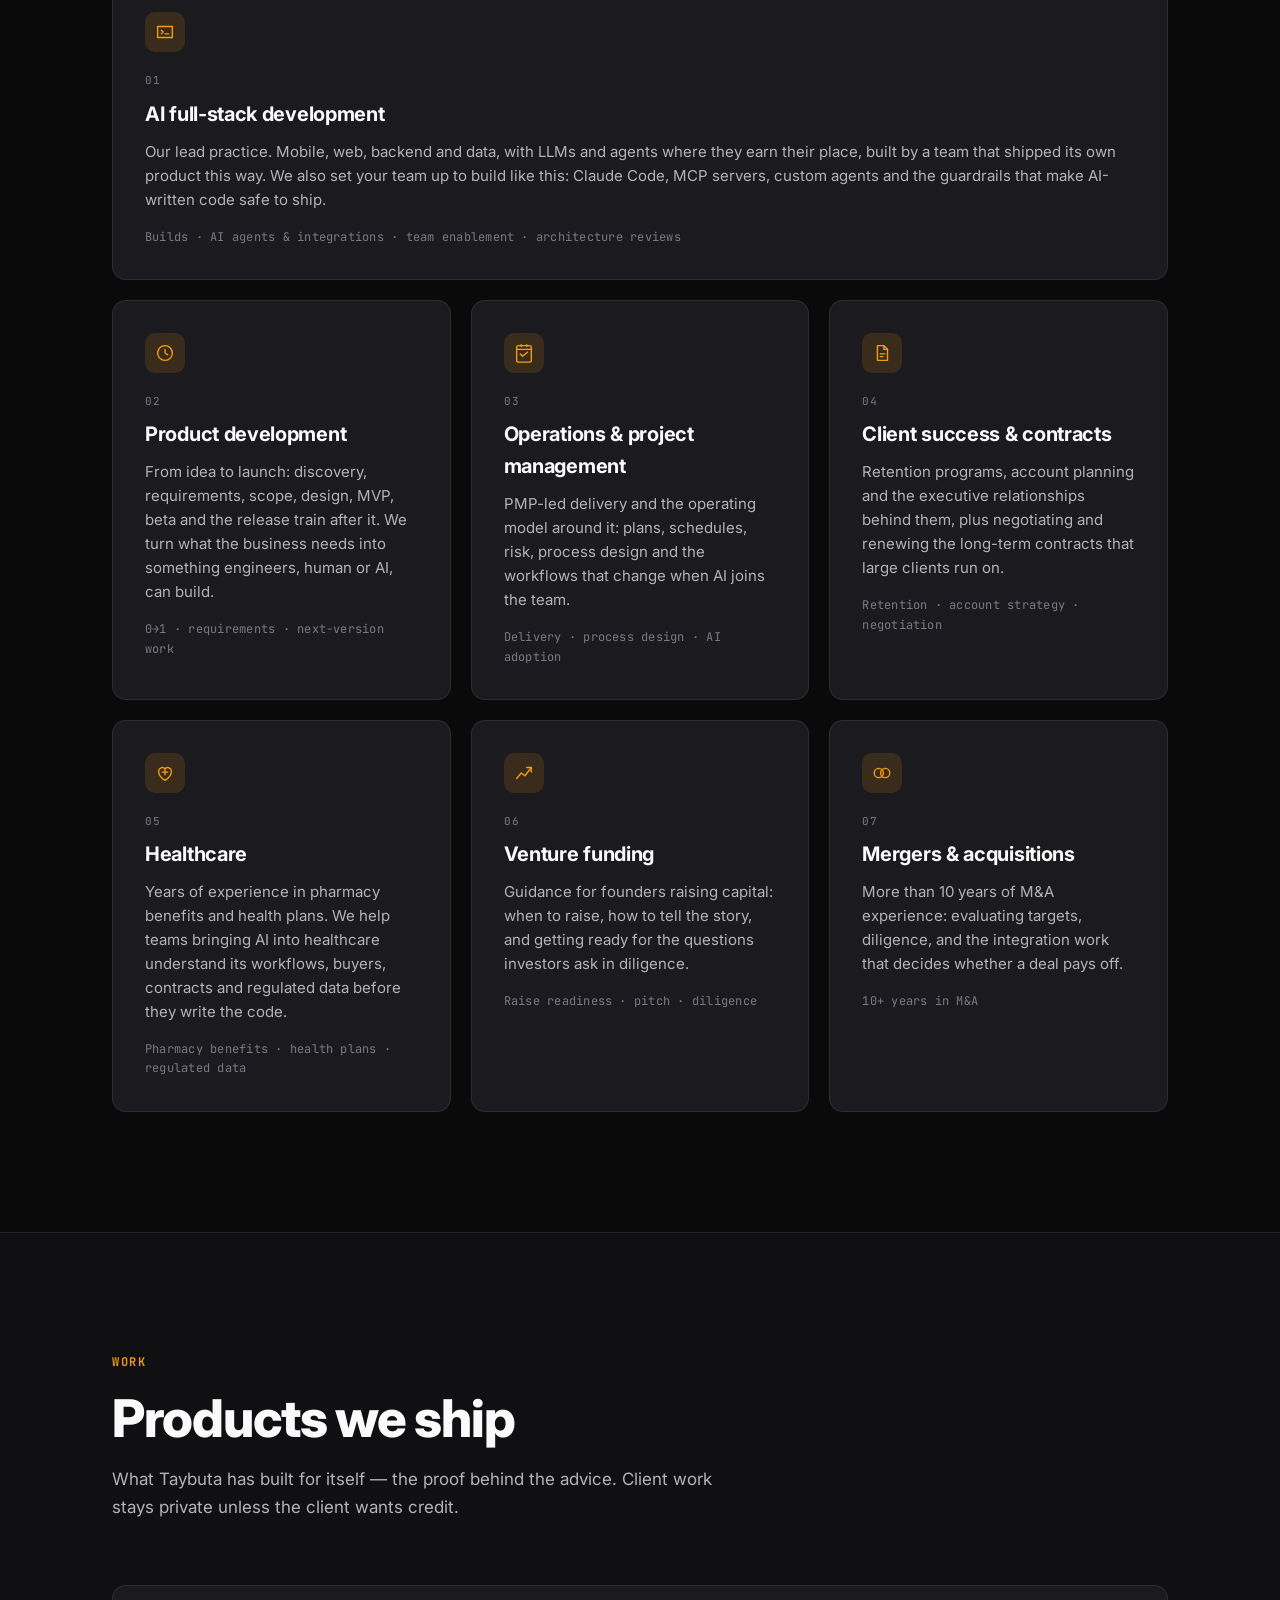
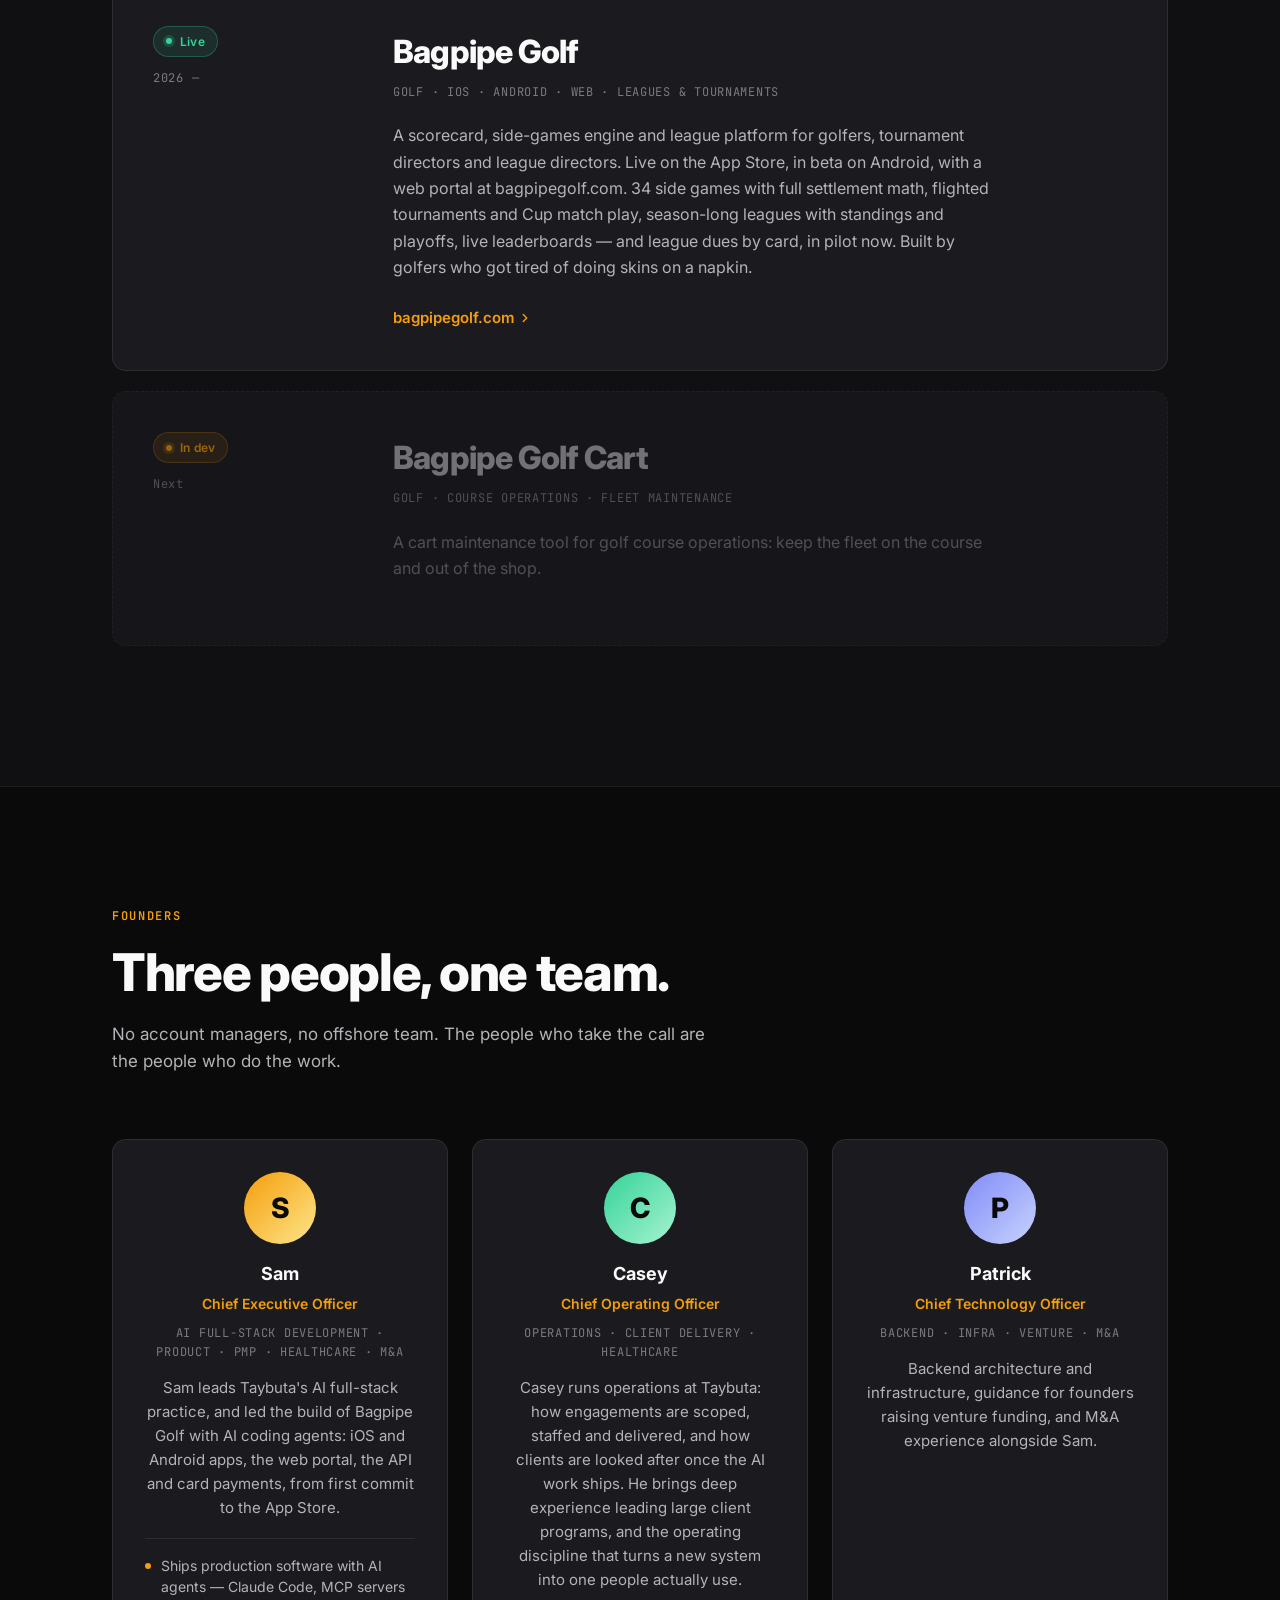
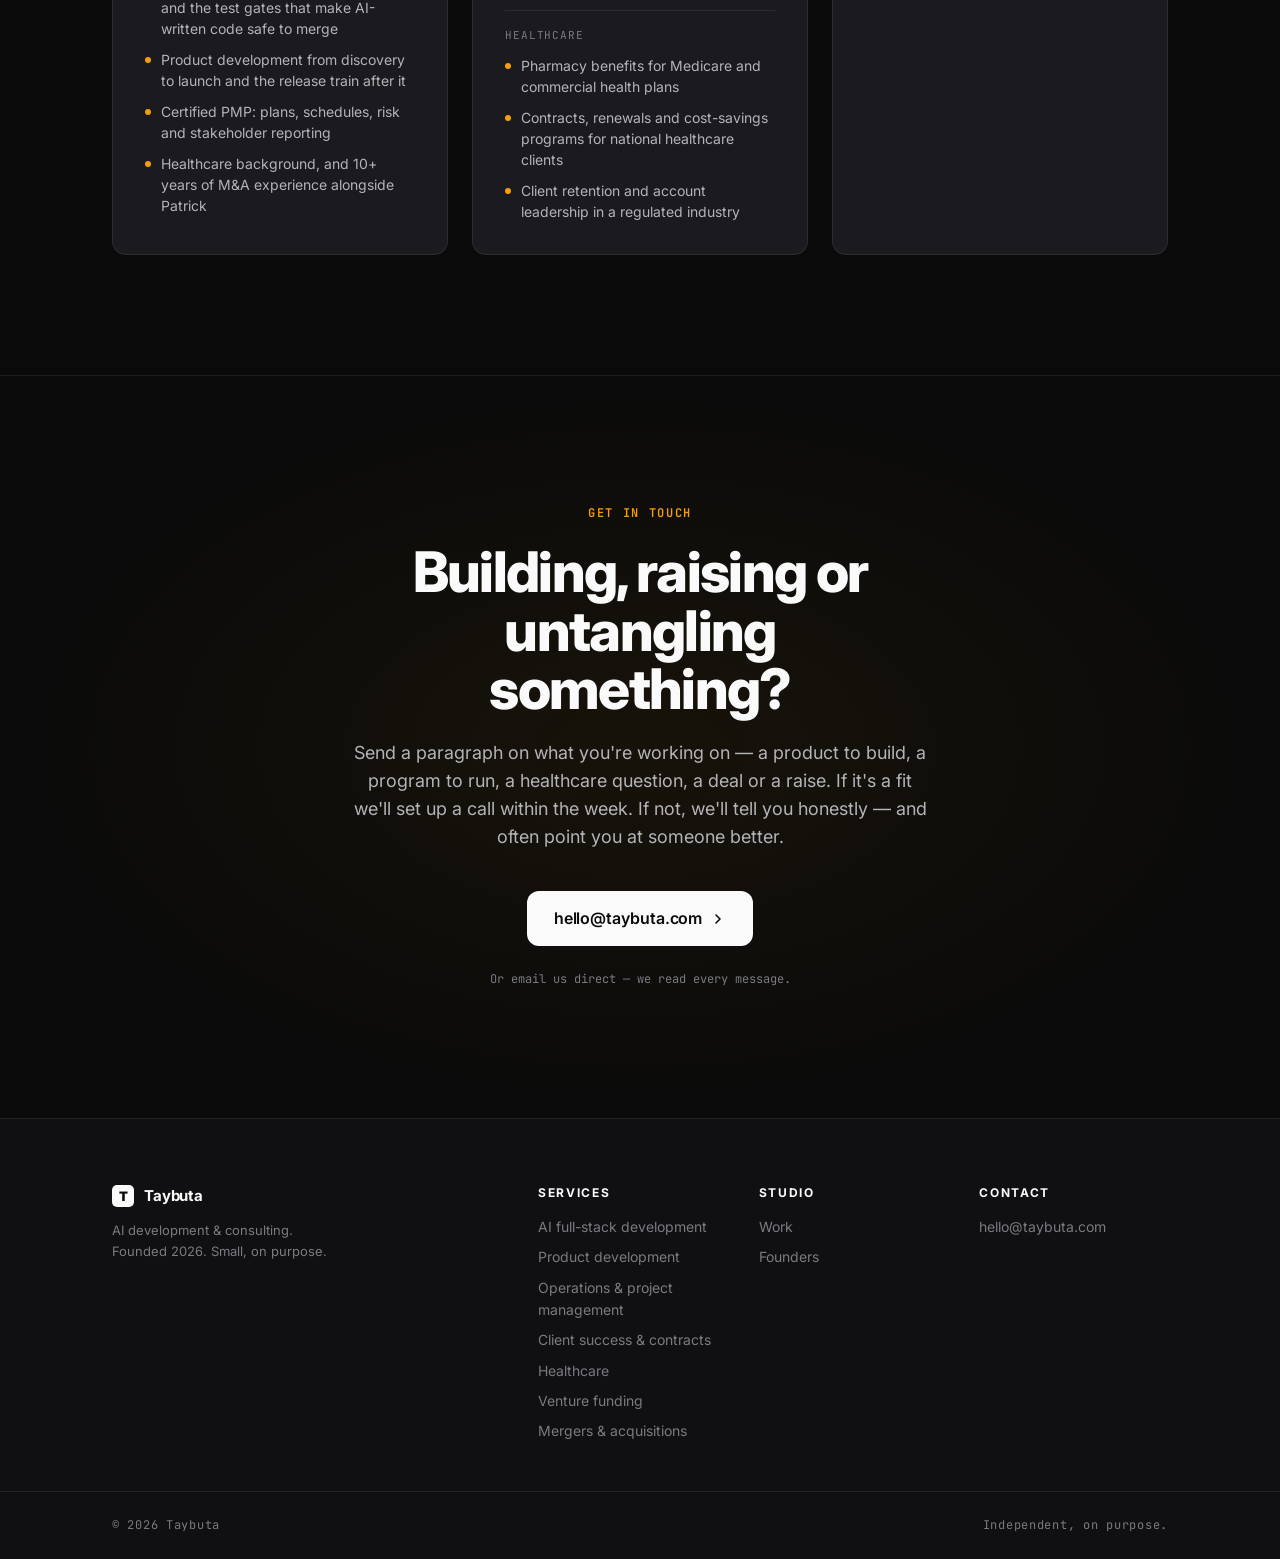
==== commit c03f5de0: "copy: position Taybuta as an AI development & consulting company - Founder titles: Sam CEO, Casey CO" ====
--- a/index.html
+++ b/index.html
@@ -3,11 +3,11 @@
   <head>
     <meta charset="utf-8" />
     <meta name="viewport" content="width=device-width, initial-scale=1" />
-    <title>Taybuta — AI product studio &amp; advisory</title>
-    <meta name="description" content="Taybuta is a three-founder product studio and advisory. AI full-stack engineering, product development, PMP-led project management, healthcare guidance, M&amp;A and venture funding advice — from the people who built Bagpipe Golf." />
-
-    <meta property="og:title" content="Taybuta — AI product studio &amp; advisory" />
-    <meta property="og:description" content="Three founders. AI full stack, product, project management, healthcare, M&amp;A and venture funding." />
+    <title>Taybuta — AI development &amp; consulting</title>
+    <meta name="description" content="Taybuta is an AI development and consulting company. AI full-stack development, product development, operations and project management, client success and contracts, healthcare, venture funding and M&amp;A — from the team that built Bagpipe Golf." />
+
+    <meta property="og:title" content="Taybuta — AI development &amp; consulting" />
+    <meta property="og:description" content="AI full-stack development first, with product, operations, client success, healthcare, venture funding and M&amp;A consulting." />
     <meta property="og:url" content="https://taybuta.com" />
     <meta property="og:type" content="website" />
     <meta name="theme-color" content="#0A0A0A" />
@@ -62,12 +62,12 @@
           </h1>
 
           <p class="hero__sub">
-            Taybuta is a three-founder product studio and advisory.
-            We built and launched Bagpipe Golf end to end — iOS, Android,
-            web, backend and payments — and we bring the same team to
-            yours: AI full-stack engineering, product development,
-            PMP-led project management, healthcare guidance, mergers and
-            acquisitions, and venture funding advice.
+            Taybuta is an AI development and consulting company. We
+            built and launched Bagpipe Golf end to end with AI — iOS,
+            Android, web, backend and payments — and we bring the same
+            team to yours: AI full-stack development first, with
+            product, operations, client success, healthcare, venture
+            funding and M&amp;A consulting around it.
           </p>
 
           <div class="hero__ctas">
@@ -122,33 +122,28 @@
       <section id="services" class="section">
         <div class="wrap">
           <div class="section__head">
-            <p class="eyebrow">Advisory &amp; consulting</p>
+            <p class="eyebrow">Development &amp; consulting</p>
             <h2 class="section__title">What we do for clients</h2>
             <p class="section__sub">
-              Six practices, each led by a founder who does the work.
-              Bring us in to build, to advise, or both — no handoffs,
-              no offshore teams, no account managers between you and
-              the people doing it.
+              AI development first, and the consulting that gets it
+              adopted, sold and funded. Bring us in to build, to advise,
+              or both — no handoffs, no offshore teams, no account
+              managers between you and the people doing it.
             </p>
           </div>
 
           <div class="bento">
-            <div class="card">
+            <div class="card card--full">
               <div class="card__ico">
                 <svg viewBox="0 0 24 24" fill="none"><path d="M4 6h16v12H4z" stroke="currentColor" stroke-width="1.5"/><path d="M8 10l2 2-2 2M12 14h4" stroke="currentColor" stroke-width="1.5" stroke-linecap="round"/></svg>
               </div>
               <div class="card__num">01</div>
-              <h3 class="card__title">AI full-stack engineering</h3>
-              <p class="card__body">
-                Mobile, web, backend and data, with LLMs and agents
-                where they earn their place. We also set teams up to
-                build this way themselves: Claude Code, MCP servers,
-                custom agents and the guardrails that make AI-written
-                code safe to ship.
-              </p>
-              <p class="card__tag">Builds · team enablement · architecture reviews</p>
-            </div>
-
+              <h3 class="card__title">AI full-stack development</h3>
+              <p class="card__body">
+                Our lead practice. Mobile, web, backend and data, with LLMs and agents where they earn their place, built by a team that shipped its own product this way. We also set your team up to build like this: Claude Code, MCP servers, custom agents and the guardrails that make AI-written code safe to ship.
+              </p>
+              <p class="card__tag">Builds · AI agents &amp; integrations · team enablement · architecture reviews</p>
+            </div>
             <div class="card">
               <div class="card__ico">
                 <svg viewBox="0 0 24 24" fill="none"><circle cx="12" cy="12" r="8" stroke="currentColor" stroke-width="1.5"/><path d="M12 8v4l3 2" stroke="currentColor" stroke-width="1.5" stroke-linecap="round"/></svg>
@@ -156,70 +151,67 @@
               <div class="card__num">02</div>
               <h3 class="card__title">Product development</h3>
               <p class="card__body">
-                From idea to app-store launch: discovery, scope,
-                design, MVP, beta and the release train after it.
-              </p>
-              <p class="card__tag">0→1 and next-version work</p>
-            </div>
-
+                From idea to launch: discovery, requirements, scope, design, MVP, beta and the release train after it. We turn what the business needs into something engineers, human or AI, can build.
+              </p>
+              <p class="card__tag">0→1 · requirements · next-version work</p>
+            </div>
             <div class="card">
               <div class="card__ico">
                 <svg viewBox="0 0 24 24" fill="none"><path d="M9 3v2M15 3v2M4 8h16M6 4h12a2 2 0 012 2v14a2 2 0 01-2 2H6a2 2 0 01-2-2V6a2 2 0 012-2z" stroke="currentColor" stroke-width="1.5" stroke-linecap="round"/><path d="M8 13l2.5 2.5L16 11" stroke="currentColor" stroke-width="1.5" stroke-linecap="round" stroke-linejoin="round"/></svg>
               </div>
               <div class="card__num">03</div>
-              <h3 class="card__title">Project management</h3>
-              <p class="card__body">
-                PMP-led delivery: plans, schedules, risk and the
-                stakeholder updates that keep a program honest —
-                adapted for teams that ship with AI.
-              </p>
-              <p class="card__tag">Led by a certified PMP</p>
-            </div>
-
+              <h3 class="card__title">Operations &amp; project management</h3>
+              <p class="card__body">
+                PMP-led delivery and the operating model around it: plans, schedules, risk, process design and the workflows that change when AI joins the team.
+              </p>
+              <p class="card__tag">Delivery · process design · AI adoption</p>
+            </div>
+            <div class="card">
+              <div class="card__ico">
+                <svg viewBox="0 0 24 24" fill="none"><path d="M7 4h7l4 4v12H7z" stroke="currentColor" stroke-width="1.5" stroke-linejoin="round"/><path d="M14 4v4h4M10 13h5M10 16h3" stroke="currentColor" stroke-width="1.5" stroke-linecap="round"/></svg>
+              </div>
+              <div class="card__num">04</div>
+              <h3 class="card__title">Client success &amp; contracts</h3>
+              <p class="card__body">
+                Retention programs, account planning and the executive relationships behind them, plus negotiating and renewing the long-term contracts that large clients run on.
+              </p>
+              <p class="card__tag">Retention · account strategy · negotiation</p>
+            </div>
             <div class="card">
               <div class="card__ico">
                 <svg viewBox="0 0 24 24" fill="none"><path d="M12 20s-7-4.4-7-10a4 4 0 017-2.6A4 4 0 0119 10c0 5.6-7 10-7 10z" stroke="currentColor" stroke-width="1.5" stroke-linejoin="round"/><path d="M9 11h6M12 8v6" stroke="currentColor" stroke-width="1.5" stroke-linecap="round"/></svg>
               </div>
-              <div class="card__num">04</div>
-              <h3 class="card__title">Healthcare guidance</h3>
-              <p class="card__body">
-                More than 15 years in healthcare. We help teams
-                building for the industry understand its workflows,
-                buyers and regulated data before they write the code.
-              </p>
-              <p class="card__tag">15+ years in healthcare</p>
-            </div>
-
+              <div class="card__num">05</div>
+              <h3 class="card__title">Healthcare</h3>
+              <p class="card__body">
+                Years of experience in pharmacy benefits and health plans. We help teams bringing AI into healthcare understand its workflows, buyers, contracts and regulated data before they write the code.
+              </p>
+              <p class="card__tag">Pharmacy benefits · health plans · regulated data</p>
+            </div>
             <div class="card">
               <div class="card__ico">
                 <svg viewBox="0 0 24 24" fill="none"><path d="M4 18l5-6 4 3 7-9" stroke="currentColor" stroke-width="1.5" stroke-linecap="round" stroke-linejoin="round"/><path d="M15 6h5v5" stroke="currentColor" stroke-width="1.5" stroke-linecap="round" stroke-linejoin="round"/></svg>
               </div>
-              <div class="card__num">05</div>
+              <div class="card__num">06</div>
               <h3 class="card__title">Venture funding</h3>
               <p class="card__body">
-                Guidance for founders raising capital: when to raise,
-                how to tell the story, and getting ready for the
-                questions investors ask in diligence.
+                Guidance for founders raising capital: when to raise, how to tell the story, and getting ready for the questions investors ask in diligence.
               </p>
               <p class="card__tag">Raise readiness · pitch · diligence</p>
             </div>
-
             <div class="card">
               <div class="card__ico">
                 <svg viewBox="0 0 24 24" fill="none"><circle cx="8.5" cy="12" r="5" stroke="currentColor" stroke-width="1.5"/><circle cx="15.5" cy="12" r="5" stroke="currentColor" stroke-width="1.5"/></svg>
               </div>
-              <div class="card__num">06</div>
+              <div class="card__num">07</div>
               <h3 class="card__title">Mergers &amp; acquisitions</h3>
               <p class="card__body">
-                Sam and Patrick bring more than 10 years of M&amp;A
-                experience: evaluating
-                targets, diligence, and the integration work that
-                decides whether a deal pays off.
+                More than 10 years of M&amp;A experience: evaluating targets, diligence, and the integration work that decides whether a deal pays off.
               </p>
               <p class="card__tag">10+ years in M&amp;A</p>
             </div>
           </div>
-        </div>
+                </div>
       </section>
 
       <!-- ── Work ─────────────────────────────────────────── -->
@@ -300,6 +292,7 @@
             <div class="founder">
               <div class="founder__avatar founder__avatar--a">S</div>
               <p class="founder__name">Sam</p>
+              <p class="founder__title">Chief Executive Officer</p>
               <p class="founder__role">AI full-stack development · Product · PMP · Healthcare · M&amp;A</p>
               <p class="founder__bio">Sam leads Taybuta's AI full-stack practice, and led the build of Bagpipe Golf with AI coding agents: iOS and Android apps, the web portal, the API and card payments, from first commit to the App Store.</p>
               <ul class="founder__points">
@@ -312,19 +305,20 @@
             <div class="founder">
               <div class="founder__avatar founder__avatar--b">C</div>
               <p class="founder__name">Casey</p>
-              <p class="founder__role">Client strategy · Operations · Healthcare</p>
-              <p class="founder__bio">Casey leads national accounts in pharmacy benefits, managing client relationships and contracts worth more than $1 billion. He brings that discipline — retention, negotiation and operations — to the companies we work with.</p>
+              <p class="founder__title">Chief Operating Officer</p>
+              <p class="founder__role">Operations · Client delivery · Healthcare</p>
+              <p class="founder__bio">Casey runs operations at Taybuta: how engagements are scoped, staffed and delivered, and how clients are looked after once the AI work ships. He brings deep experience leading large client programs, and the operating discipline that turns a new system into one people actually use.</p>
+              <p class="founder__label">Healthcare</p>
               <ul class="founder__points">
-                <li>100% client retention for 7+ years; 100/100 Club Award for client satisfaction</li>
-                <li>Contract negotiation and renewals across $560M+ in annual spend</li>
-                <li>Cost-saving programs worth $50M+ to clients</li>
-                <li>Medicare and commercial pharmacy benefits for 1.5M+ members</li>
-                <li>MBA in Operations Management, magna cum laude</li>
+                <li>Pharmacy benefits for Medicare and commercial health plans</li>
+                <li>Contracts, renewals and cost-savings programs for national healthcare clients</li>
+                <li>Client retention and account leadership in a regulated industry</li>
               </ul>
             </div>
             <div class="founder">
               <div class="founder__avatar founder__avatar--c">P</div>
               <p class="founder__name">Patrick</p>
+              <p class="founder__title">Chief Technology Officer</p>
               <p class="founder__role">Backend · Infra · Venture · M&amp;A</p>
               <p class="founder__bio">Backend architecture and infrastructure, guidance for founders raising venture funding, and M&amp;A experience alongside Sam.</p>
             </div>
@@ -363,18 +357,19 @@
             <span class="brand__mark brand__mark--sm" aria-hidden="true">T</span>
             <span class="brand__word">Taybuta</span>
           </div>
-          <p class="foot__tag">Product studio &amp; advisory.<br />Founded 2026. Small, on purpose.</p>
+          <p class="foot__tag">AI development &amp; consulting.<br />Founded 2026. Small, on purpose.</p>
         </div>
 
         <div class="foot__cols">
           <div class="foot__col">
             <p class="foot__label">Services</p>
-            <a href="#services">AI full-stack engineering</a>
+            <a href="#services">AI full-stack development</a>
             <a href="#services">Product development</a>
-            <a href="#services">Project management</a>
-            <a href="#services">Healthcare guidance</a>
+            <a href="#services">Operations &amp; project management</a>
+            <a href="#services">Client success &amp; contracts</a>
+            <a href="#services">Healthcare</a>
+            <a href="#services">Venture funding</a>
             <a href="#services">Mergers &amp; acquisitions</a>
-            <a href="#services">Venture funding</a>
           </div>
           <div class="foot__col">
             <p class="foot__label">Studio</p>
--- a/styles.css
+++ b/styles.css
@@ -416,10 +416,11 @@
 }
 .bento .card { grid-column: span 1; }
 .bento .card--wide { grid-column: span 2; }
+.bento .card--full { grid-column: 1 / -1; }
 
 @media (max-width: 960px) {
   .bento { grid-template-columns: 1fr; }
-  .bento .card, .bento .card--wide { grid-column: 1; }
+  .bento .card, .bento .card--wide, .bento .card--full { grid-column: 1; }
 }
 
 .card {
@@ -861,3 +862,22 @@
   border-radius: 50%;
   background: var(--accent, currentColor);
 }
+
+.founder__title {
+  color: var(--accent);
+  font-size: 14px;
+  font-weight: 600;
+  margin: 0 0 8px;
+}
+.founder__label {
+  font-family: var(--mono);
+  font-size: 11px;
+  letter-spacing: 0.08em;
+  text-transform: uppercase;
+  color: var(--ink-3);
+  text-align: left;
+  margin: 18px 0 0;
+  padding-top: 16px;
+  border-top: 1px solid var(--border);
+}
+.founder__label + .founder__points { margin-top: 10px; padding-top: 0; border-top: 0; }
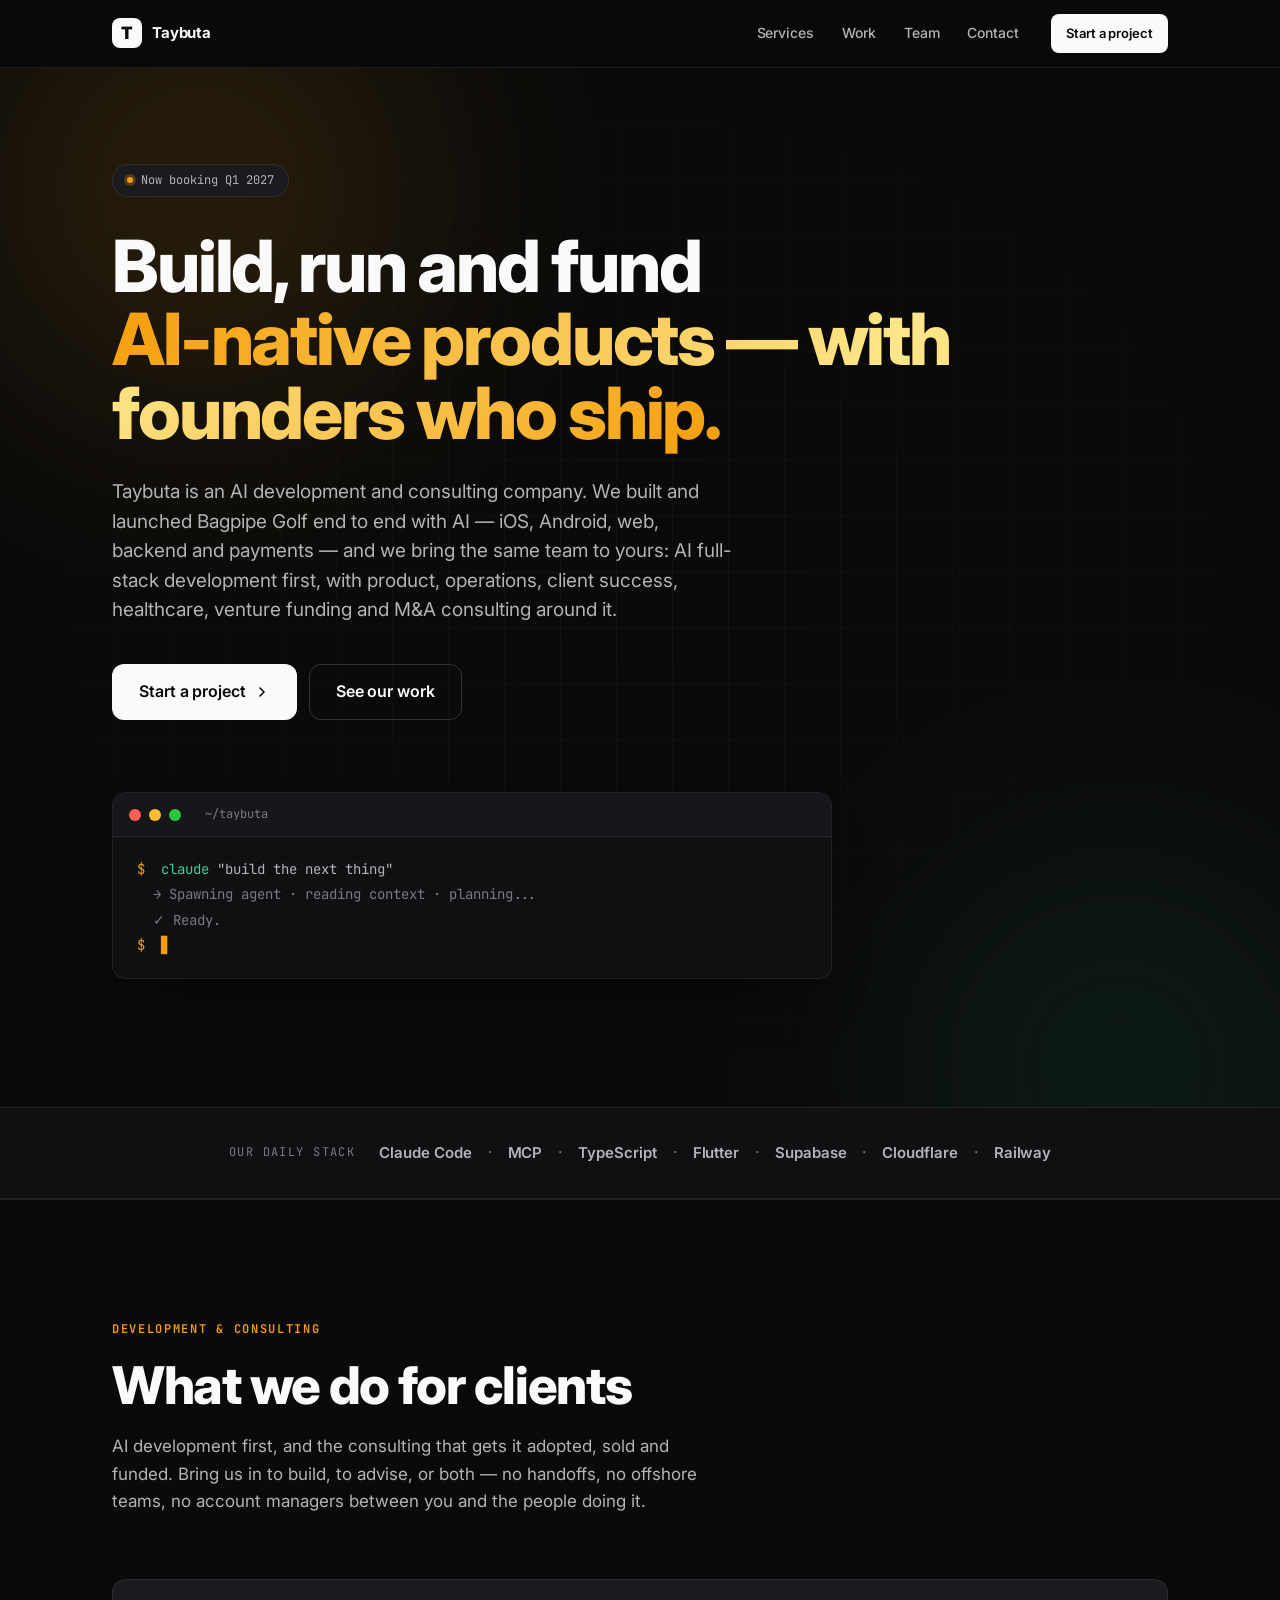
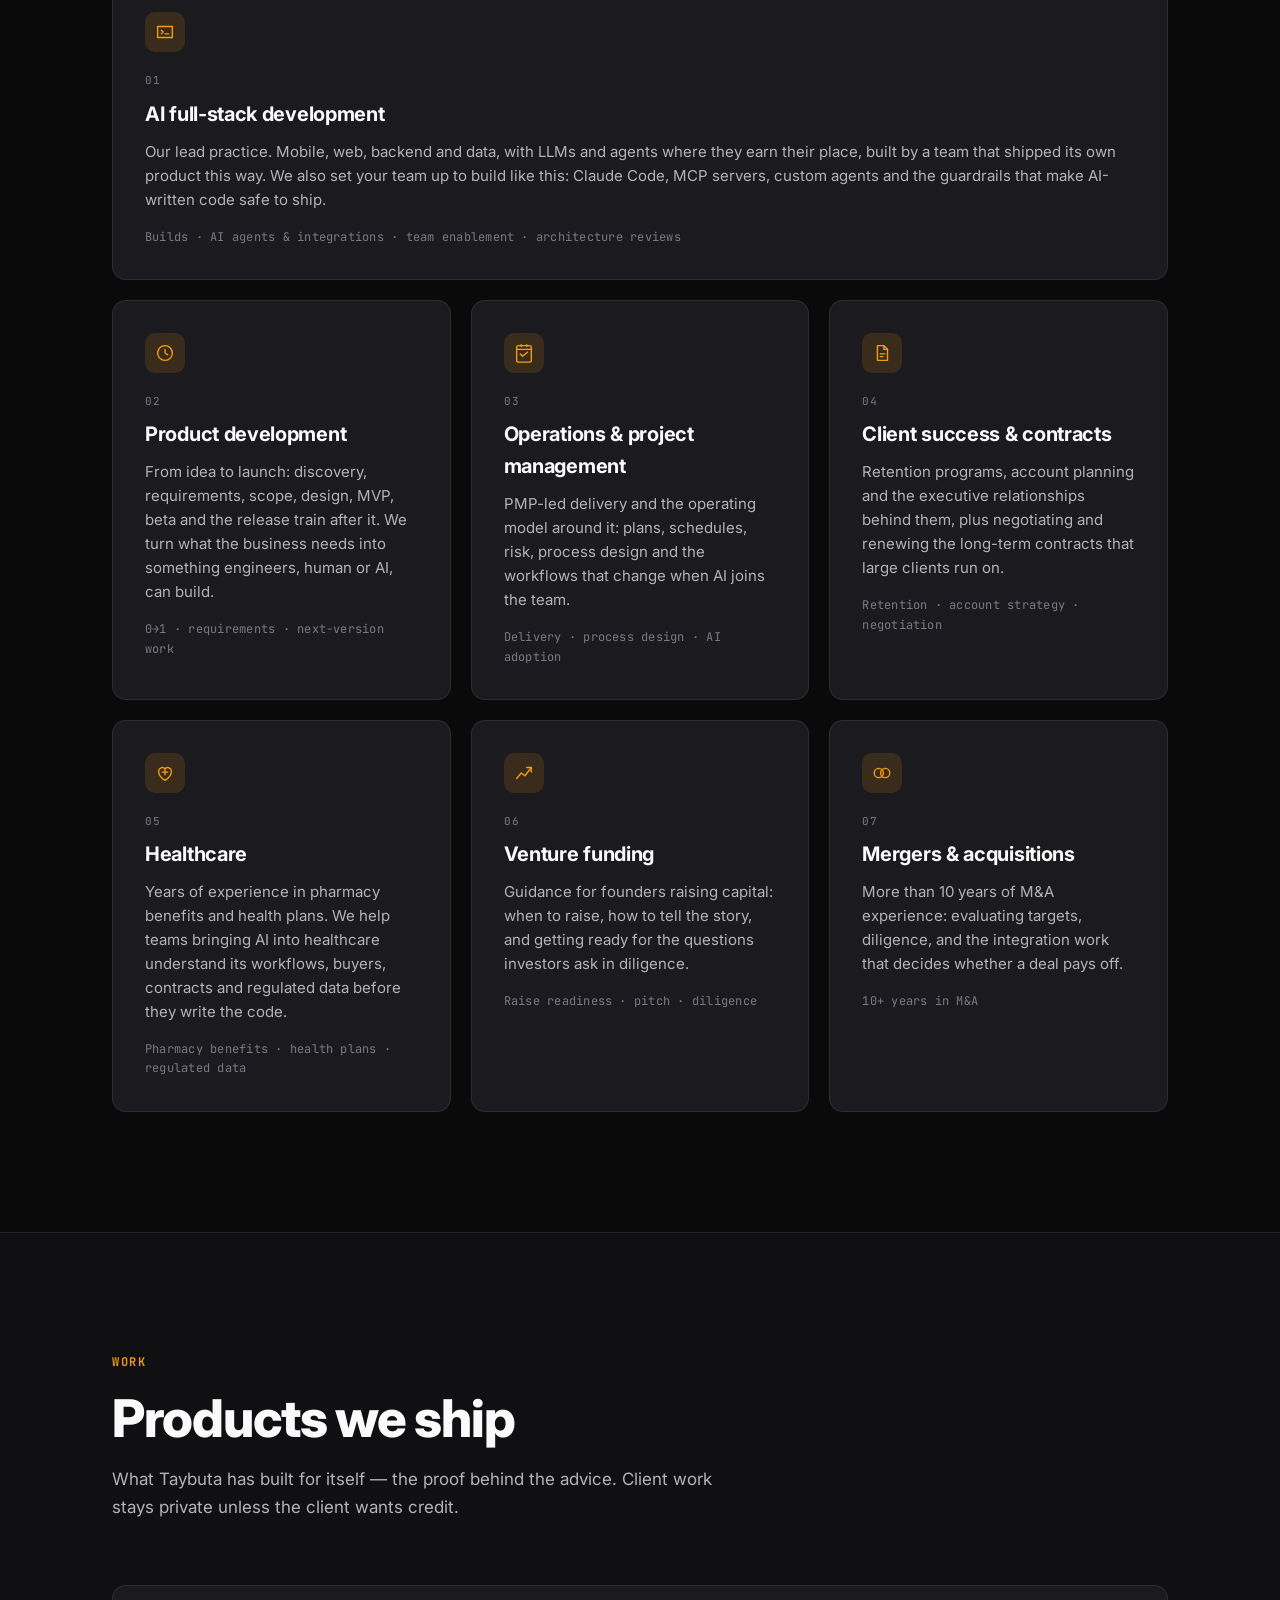
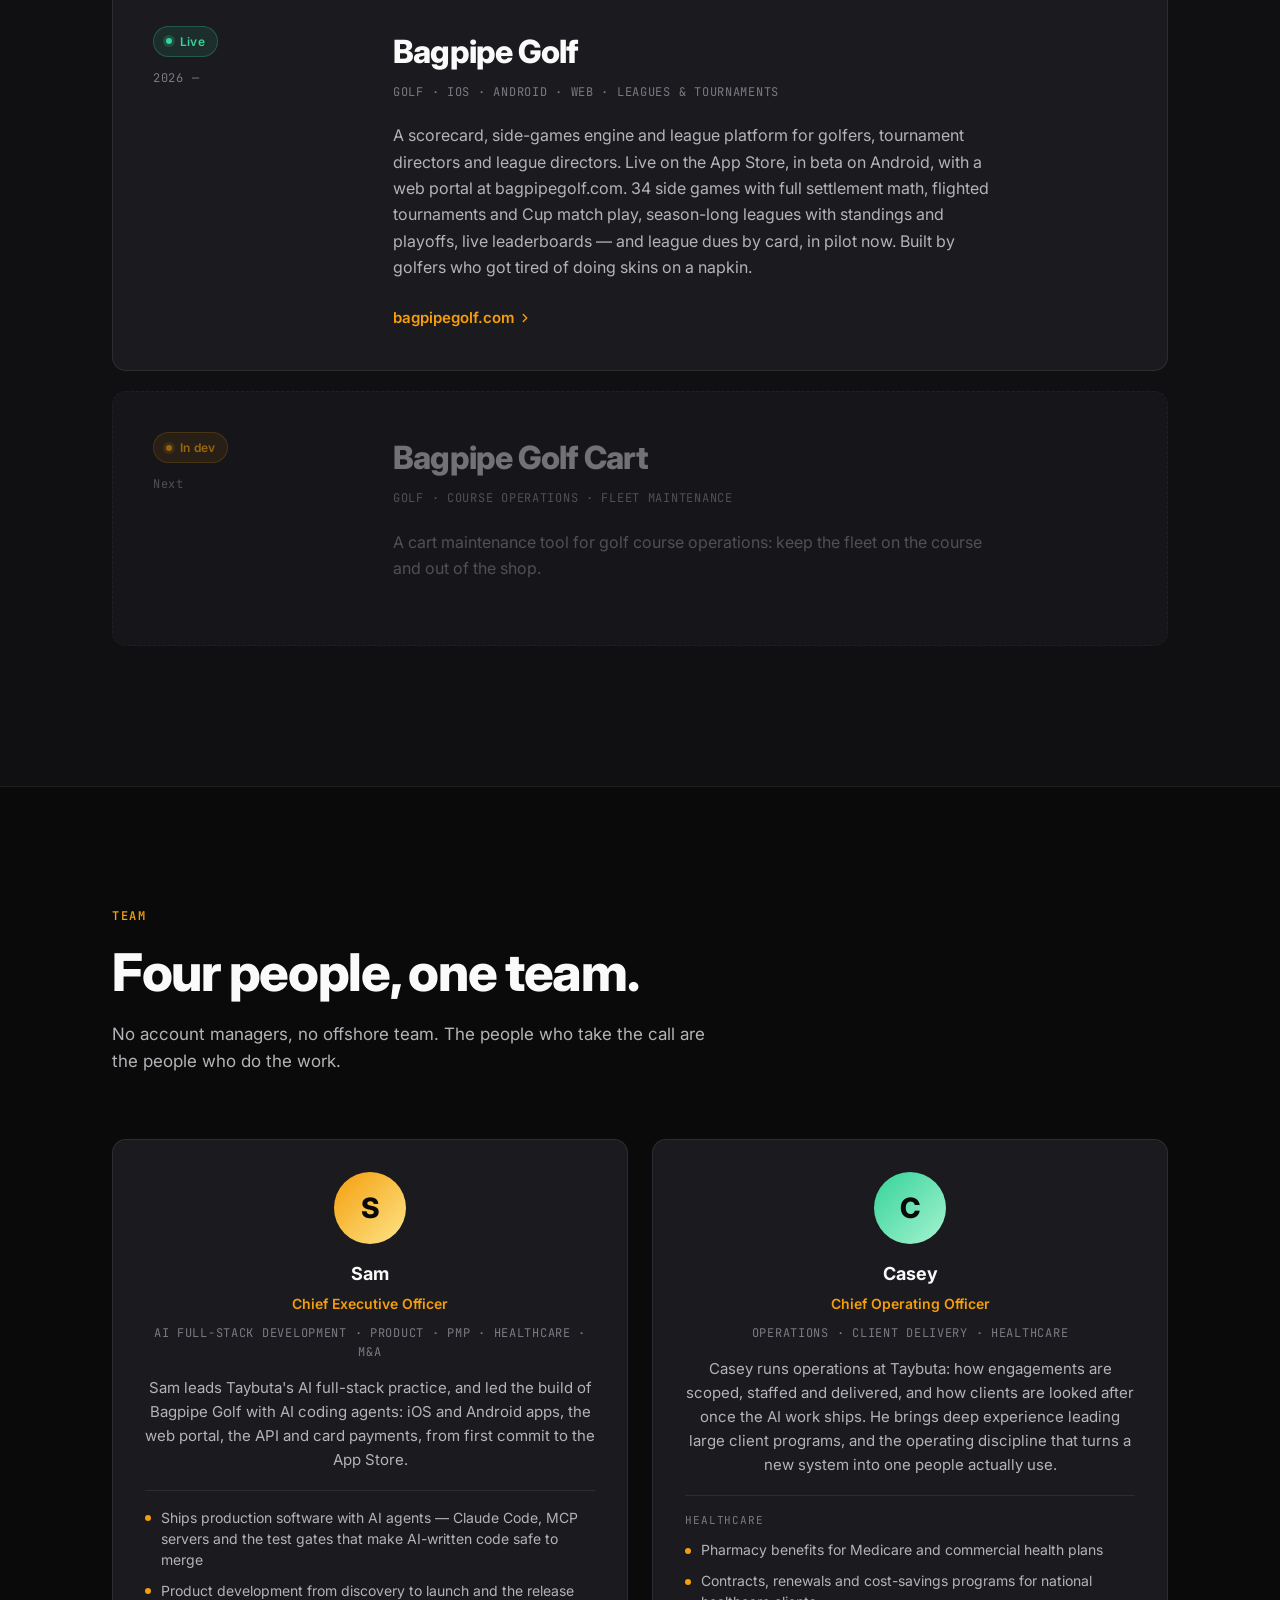
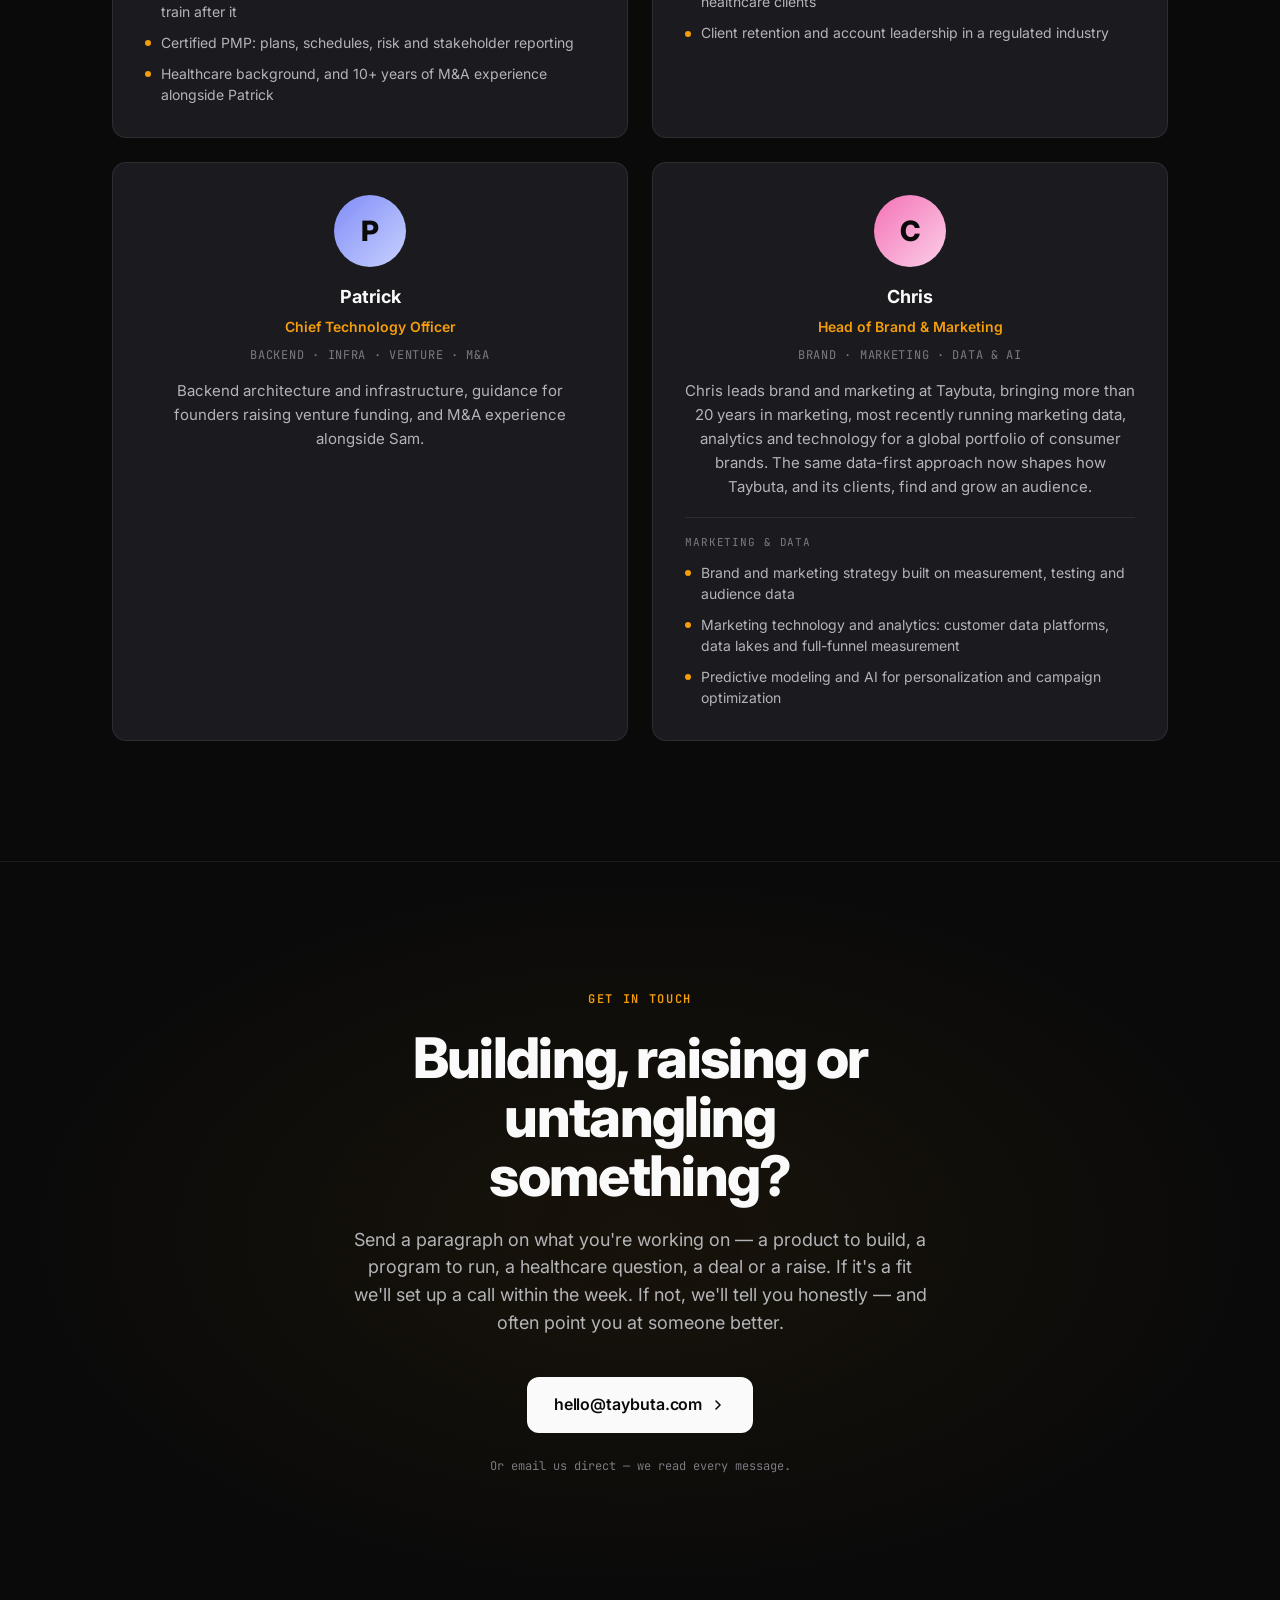
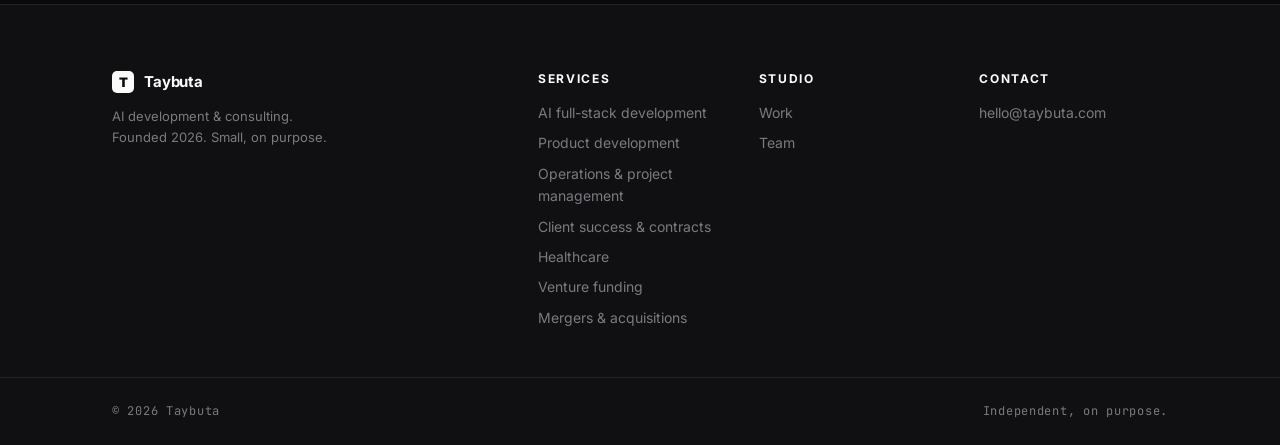
==== commit 73d6260d: "copy: add Chris as Head of Brand & Marketing; Founders becomes Team Chris's card is written from his" ====
--- a/index.html
+++ b/index.html
@@ -31,7 +31,7 @@
         <nav class="nav__links" aria-label="Primary">
           <a href="#services">Services</a>
           <a href="#work">Work</a>
-          <a href="#founders">Founders</a>
+          <a href="#founders">Team</a>
           <a href="#contact">Contact</a>
         </nav>
         <div class="nav__cta">
@@ -276,12 +276,12 @@
         </div>
       </section>
 
-      <!-- ── Founders ─────────────────────────────────────── -->
+      <!-- ── Team ─────────────────────────────────────── -->
       <section id="founders" class="section">
         <div class="wrap">
           <div class="section__head">
-            <p class="eyebrow">Founders</p>
-            <h2 class="section__title">Three people, one team.</h2>
+            <p class="eyebrow">Team</p>
+            <h2 class="section__title">Four people, one team.</h2>
             <p class="section__sub">
               No account managers, no offshore team. The people who
               take the call are the people who do the work.
@@ -321,6 +321,19 @@
               <p class="founder__title">Chief Technology Officer</p>
               <p class="founder__role">Backend · Infra · Venture · M&amp;A</p>
               <p class="founder__bio">Backend architecture and infrastructure, guidance for founders raising venture funding, and M&amp;A experience alongside Sam.</p>
+            </div>
+            <div class="founder">
+              <div class="founder__avatar founder__avatar--d">C</div>
+              <p class="founder__name">Chris</p>
+              <p class="founder__title">Head of Brand &amp; Marketing</p>
+              <p class="founder__role">Brand · Marketing · Data &amp; AI</p>
+              <p class="founder__bio">Chris leads brand and marketing at Taybuta, bringing more than 20 years in marketing, most recently running marketing data, analytics and technology for a global portfolio of consumer brands. The same data-first approach now shapes how Taybuta, and its clients, find and grow an audience.</p>
+              <p class="founder__label">Marketing &amp; data</p>
+              <ul class="founder__points">
+                <li>Brand and marketing strategy built on measurement, testing and audience data</li>
+                <li>Marketing technology and analytics: customer data platforms, data lakes and full-funnel measurement</li>
+                <li>Predictive modeling and AI for personalization and campaign optimization</li>
+              </ul>
             </div>
           </div>
         </div>
@@ -374,7 +387,7 @@
           <div class="foot__col">
             <p class="foot__label">Studio</p>
             <a href="#work">Work</a>
-            <a href="#founders">Founders</a>
+            <a href="#founders">Team</a>
           </div>
           <div class="foot__col">
             <p class="foot__label">Contact</p>
--- a/styles.css
+++ b/styles.css
@@ -586,7 +586,7 @@
 /* ── Founders ─────────────────────────────────────────── */
 .founders {
   display: grid;
-  grid-template-columns: repeat(3, 1fr);
+  grid-template-columns: repeat(2, 1fr);
   gap: 24px;
 }
 @media (max-width: 720px) { .founders { grid-template-columns: 1fr; } }
@@ -620,6 +620,7 @@
 .founder__avatar--a { background: linear-gradient(135deg, #F59E0B, #FDE68A); }
 .founder__avatar--b { background: linear-gradient(135deg, #34D399, #A7F3D0); }
 .founder__avatar--c { background: linear-gradient(135deg, #818CF8, #C7D2FE); }
+.founder__avatar--d { background: linear-gradient(135deg, #F472B6, #FBCFE8); }
 
 .founder__name {
   font-size: 18px;
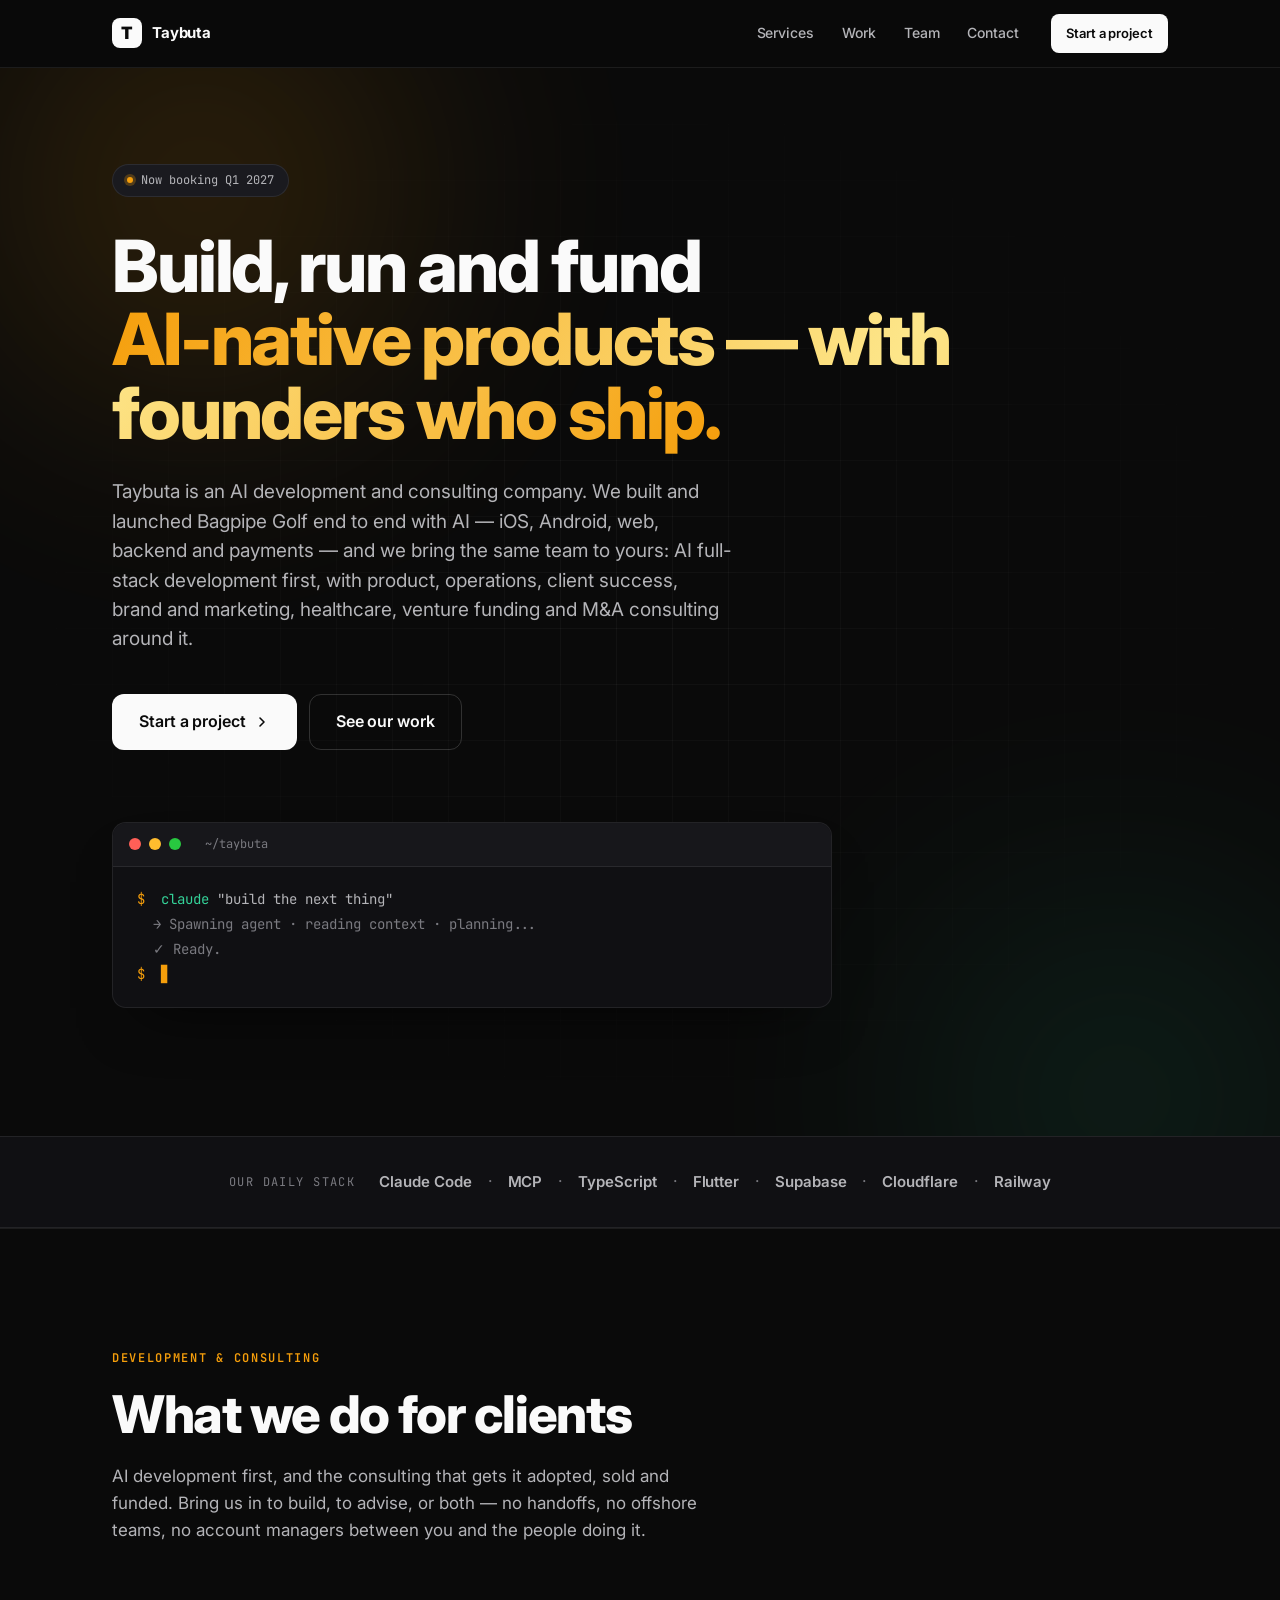
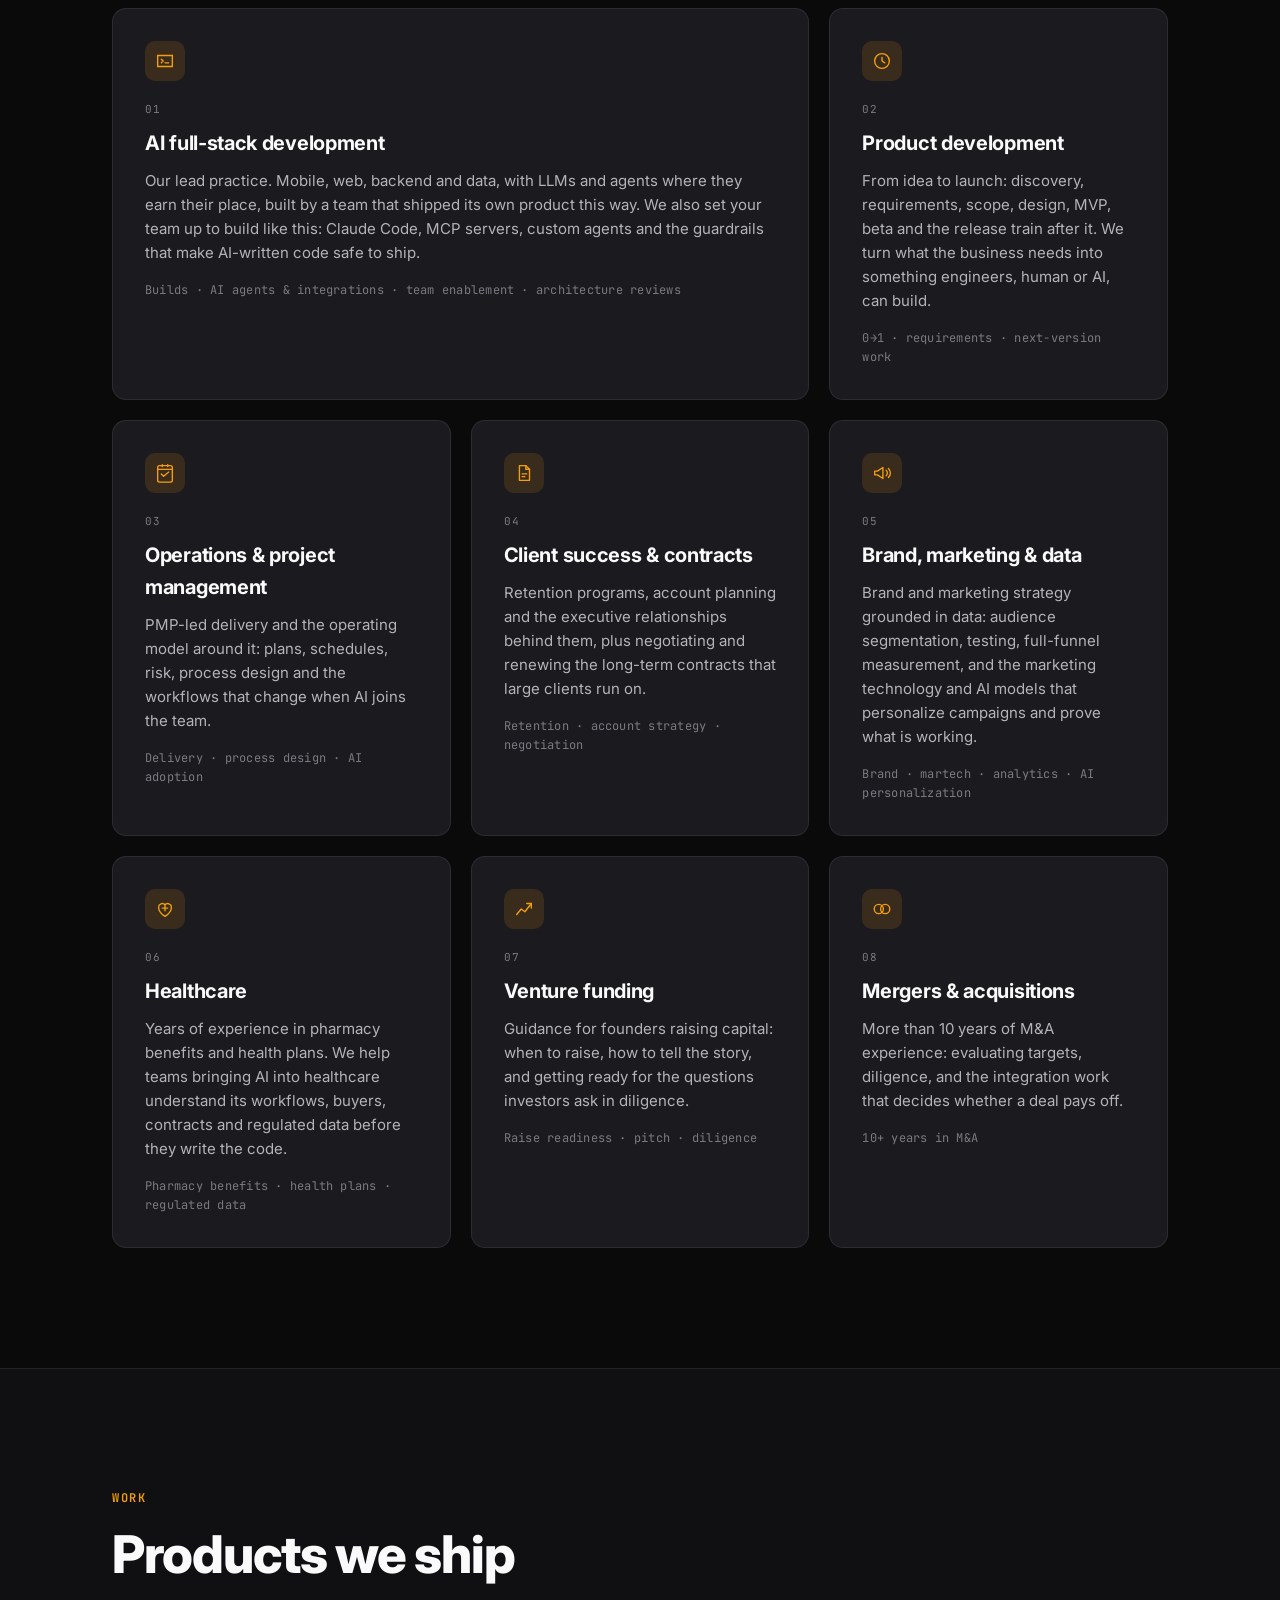
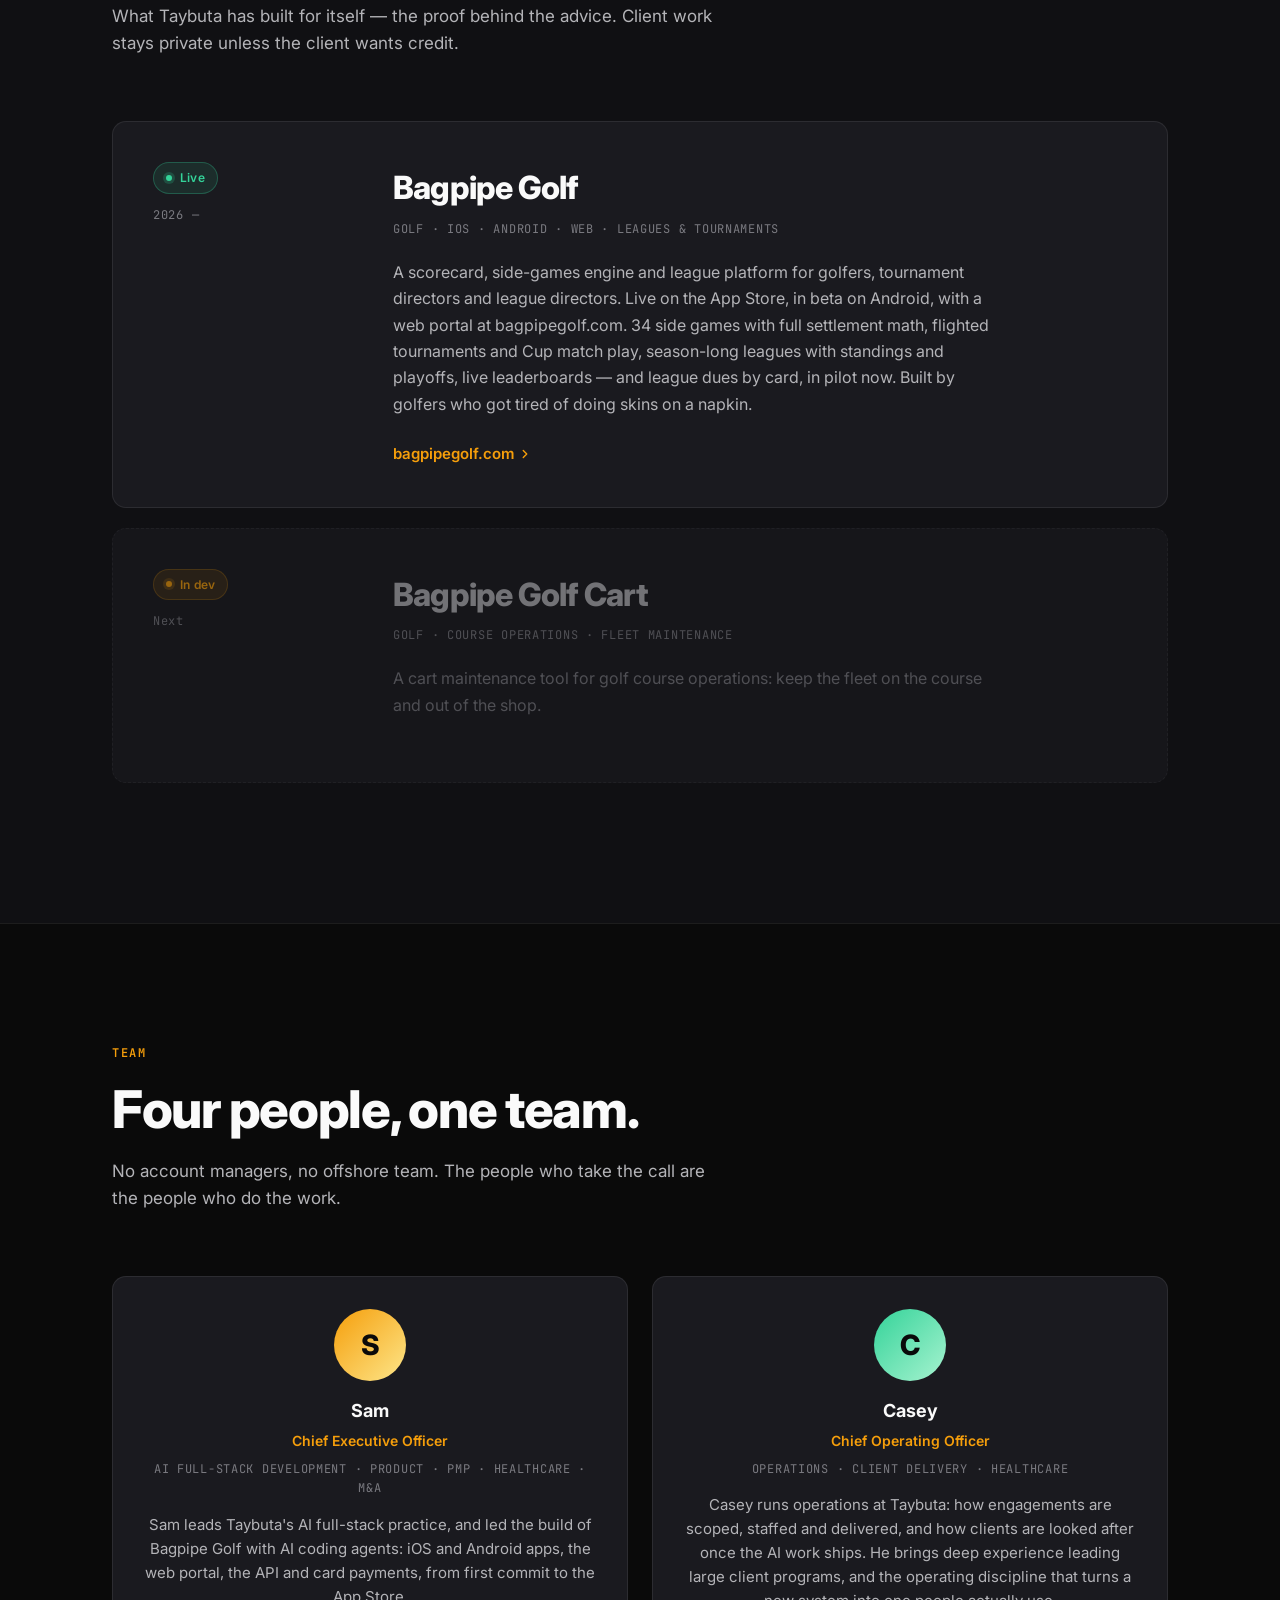
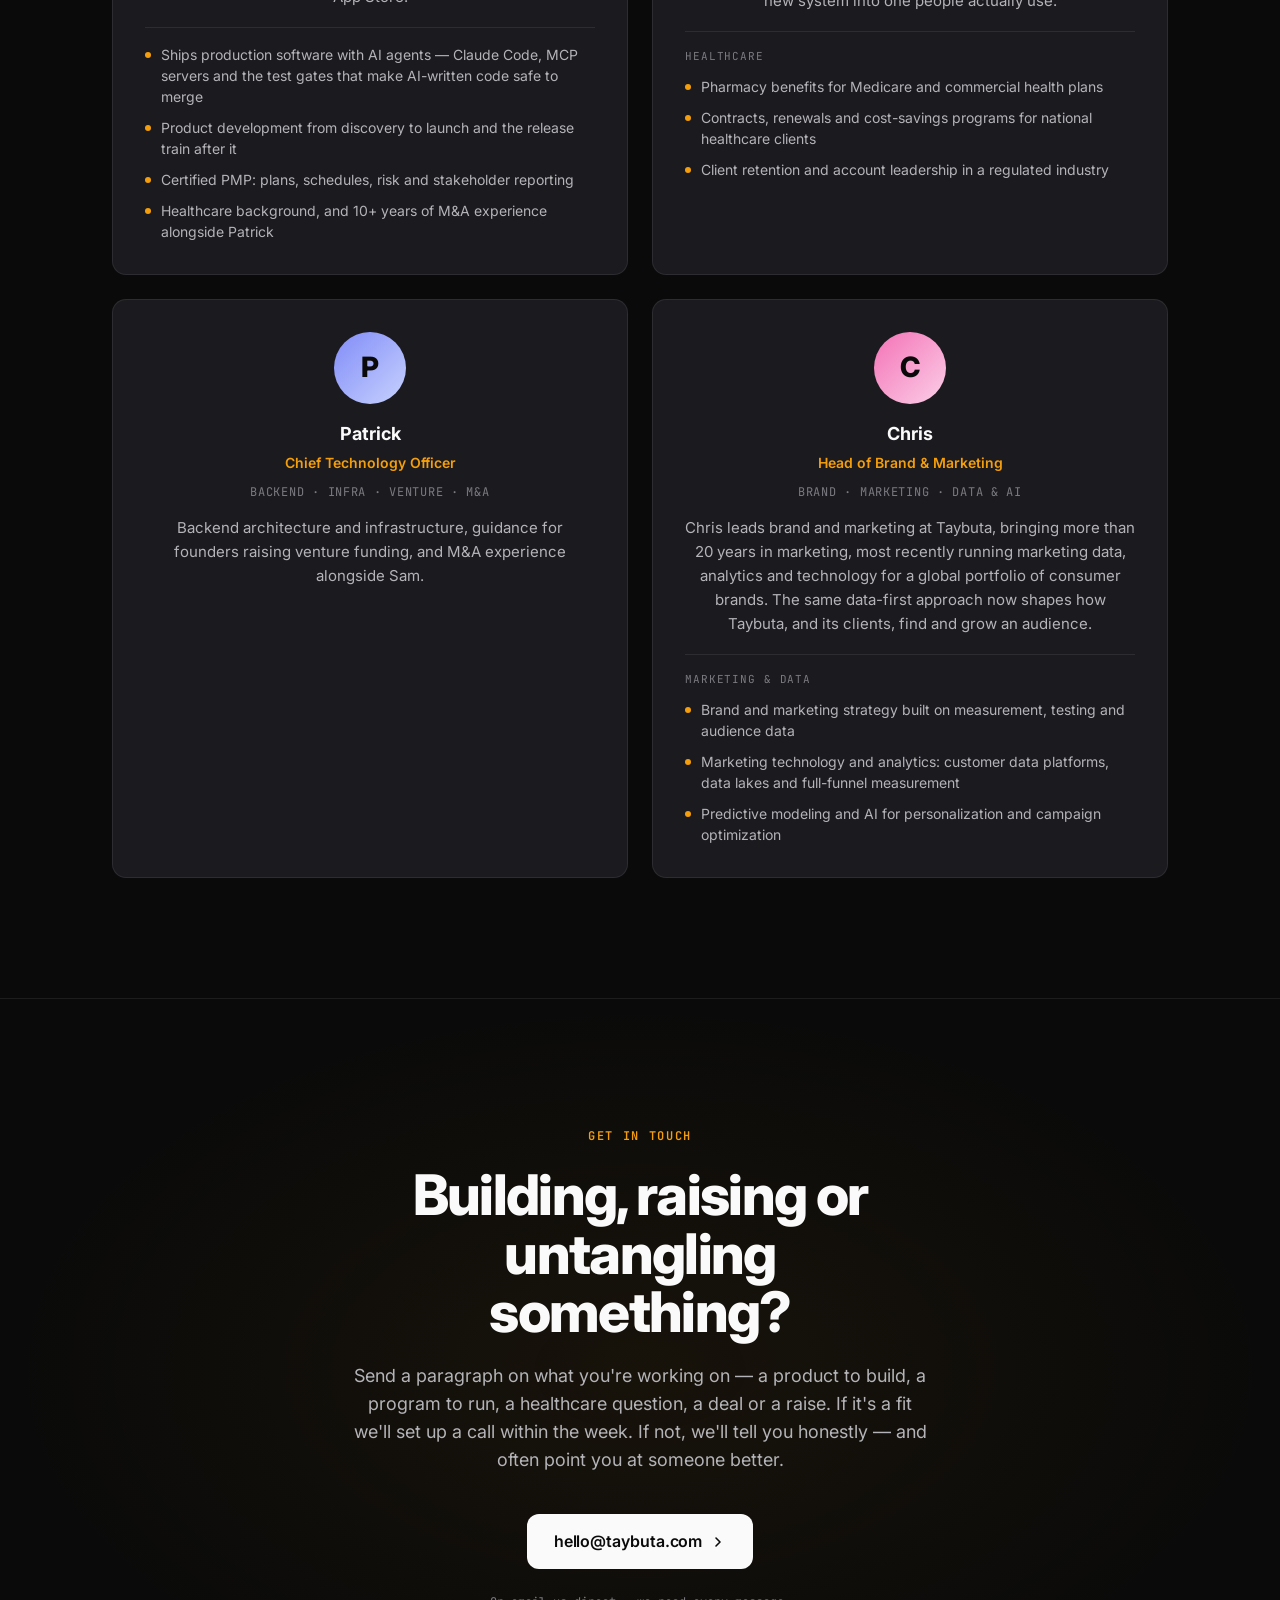
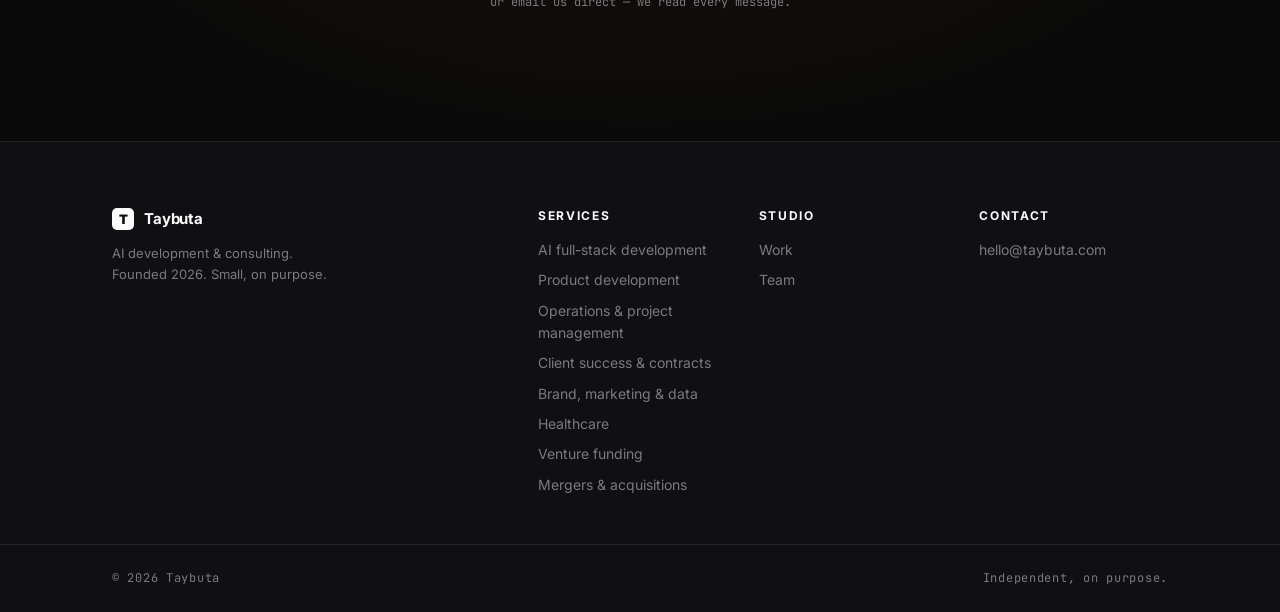
==== commit d1363bed: "copy: add Brand, marketing & data service Eighth service, from Chris's practice. The AI card goes fr" ====
--- a/index.html
+++ b/index.html
@@ -4,10 +4,10 @@
     <meta charset="utf-8" />
     <meta name="viewport" content="width=device-width, initial-scale=1" />
     <title>Taybuta — AI development &amp; consulting</title>
-    <meta name="description" content="Taybuta is an AI development and consulting company. AI full-stack development, product development, operations and project management, client success and contracts, healthcare, venture funding and M&amp;A — from the team that built Bagpipe Golf." />
+    <meta name="description" content="Taybuta is an AI development and consulting company. AI full-stack development, product development, operations and project management, client success and contracts, brand, marketing and data, healthcare, venture funding and M&amp;A — from the team that built Bagpipe Golf." />
 
     <meta property="og:title" content="Taybuta — AI development &amp; consulting" />
-    <meta property="og:description" content="AI full-stack development first, with product, operations, client success, healthcare, venture funding and M&amp;A consulting." />
+    <meta property="og:description" content="AI full-stack development first, with product, operations, client success, brand and marketing, healthcare, venture funding and M&amp;A consulting." />
     <meta property="og:url" content="https://taybuta.com" />
     <meta property="og:type" content="website" />
     <meta name="theme-color" content="#0A0A0A" />
@@ -66,8 +66,8 @@
             built and launched Bagpipe Golf end to end with AI — iOS,
             Android, web, backend and payments — and we bring the same
             team to yours: AI full-stack development first, with
-            product, operations, client success, healthcare, venture
-            funding and M&amp;A consulting around it.
+            product, operations, client success, brand and marketing,
+            healthcare, venture funding and M&amp;A consulting around it.
           </p>
 
           <div class="hero__ctas">
@@ -133,7 +133,7 @@
           </div>
 
           <div class="bento">
-            <div class="card card--full">
+            <div class="card card--wide">
               <div class="card__ico">
                 <svg viewBox="0 0 24 24" fill="none"><path d="M4 6h16v12H4z" stroke="currentColor" stroke-width="1.5"/><path d="M8 10l2 2-2 2M12 14h4" stroke="currentColor" stroke-width="1.5" stroke-linecap="round"/></svg>
               </div>
@@ -179,9 +179,20 @@
             </div>
             <div class="card">
               <div class="card__ico">
+                <svg viewBox="0 0 24 24" fill="none"><path d="M4 10v4h3l6 4V6L7 10H4z" stroke="currentColor" stroke-width="1.5" stroke-linejoin="round"/><path d="M16.5 9a4 4 0 010 6M19 7a7 7 0 010 10" stroke="currentColor" stroke-width="1.5" stroke-linecap="round"/></svg>
+              </div>
+              <div class="card__num">05</div>
+              <h3 class="card__title">Brand, marketing &amp; data</h3>
+              <p class="card__body">
+                Brand and marketing strategy grounded in data: audience segmentation, testing, full-funnel measurement, and the marketing technology and AI models that personalize campaigns and prove what is working.
+              </p>
+              <p class="card__tag">Brand · martech · analytics · AI personalization</p>
+            </div>
+            <div class="card">
+              <div class="card__ico">
                 <svg viewBox="0 0 24 24" fill="none"><path d="M12 20s-7-4.4-7-10a4 4 0 017-2.6A4 4 0 0119 10c0 5.6-7 10-7 10z" stroke="currentColor" stroke-width="1.5" stroke-linejoin="round"/><path d="M9 11h6M12 8v6" stroke="currentColor" stroke-width="1.5" stroke-linecap="round"/></svg>
               </div>
-              <div class="card__num">05</div>
+              <div class="card__num">06</div>
               <h3 class="card__title">Healthcare</h3>
               <p class="card__body">
                 Years of experience in pharmacy benefits and health plans. We help teams bringing AI into healthcare understand its workflows, buyers, contracts and regulated data before they write the code.
@@ -192,7 +203,7 @@
               <div class="card__ico">
                 <svg viewBox="0 0 24 24" fill="none"><path d="M4 18l5-6 4 3 7-9" stroke="currentColor" stroke-width="1.5" stroke-linecap="round" stroke-linejoin="round"/><path d="M15 6h5v5" stroke="currentColor" stroke-width="1.5" stroke-linecap="round" stroke-linejoin="round"/></svg>
               </div>
-              <div class="card__num">06</div>
+              <div class="card__num">07</div>
               <h3 class="card__title">Venture funding</h3>
               <p class="card__body">
                 Guidance for founders raising capital: when to raise, how to tell the story, and getting ready for the questions investors ask in diligence.
@@ -203,7 +214,7 @@
               <div class="card__ico">
                 <svg viewBox="0 0 24 24" fill="none"><circle cx="8.5" cy="12" r="5" stroke="currentColor" stroke-width="1.5"/><circle cx="15.5" cy="12" r="5" stroke="currentColor" stroke-width="1.5"/></svg>
               </div>
-              <div class="card__num">07</div>
+              <div class="card__num">08</div>
               <h3 class="card__title">Mergers &amp; acquisitions</h3>
               <p class="card__body">
                 More than 10 years of M&amp;A experience: evaluating targets, diligence, and the integration work that decides whether a deal pays off.
@@ -380,6 +391,7 @@
             <a href="#services">Product development</a>
             <a href="#services">Operations &amp; project management</a>
             <a href="#services">Client success &amp; contracts</a>
+            <a href="#services">Brand, marketing &amp; data</a>
             <a href="#services">Healthcare</a>
             <a href="#services">Venture funding</a>
             <a href="#services">Mergers &amp; acquisitions</a>
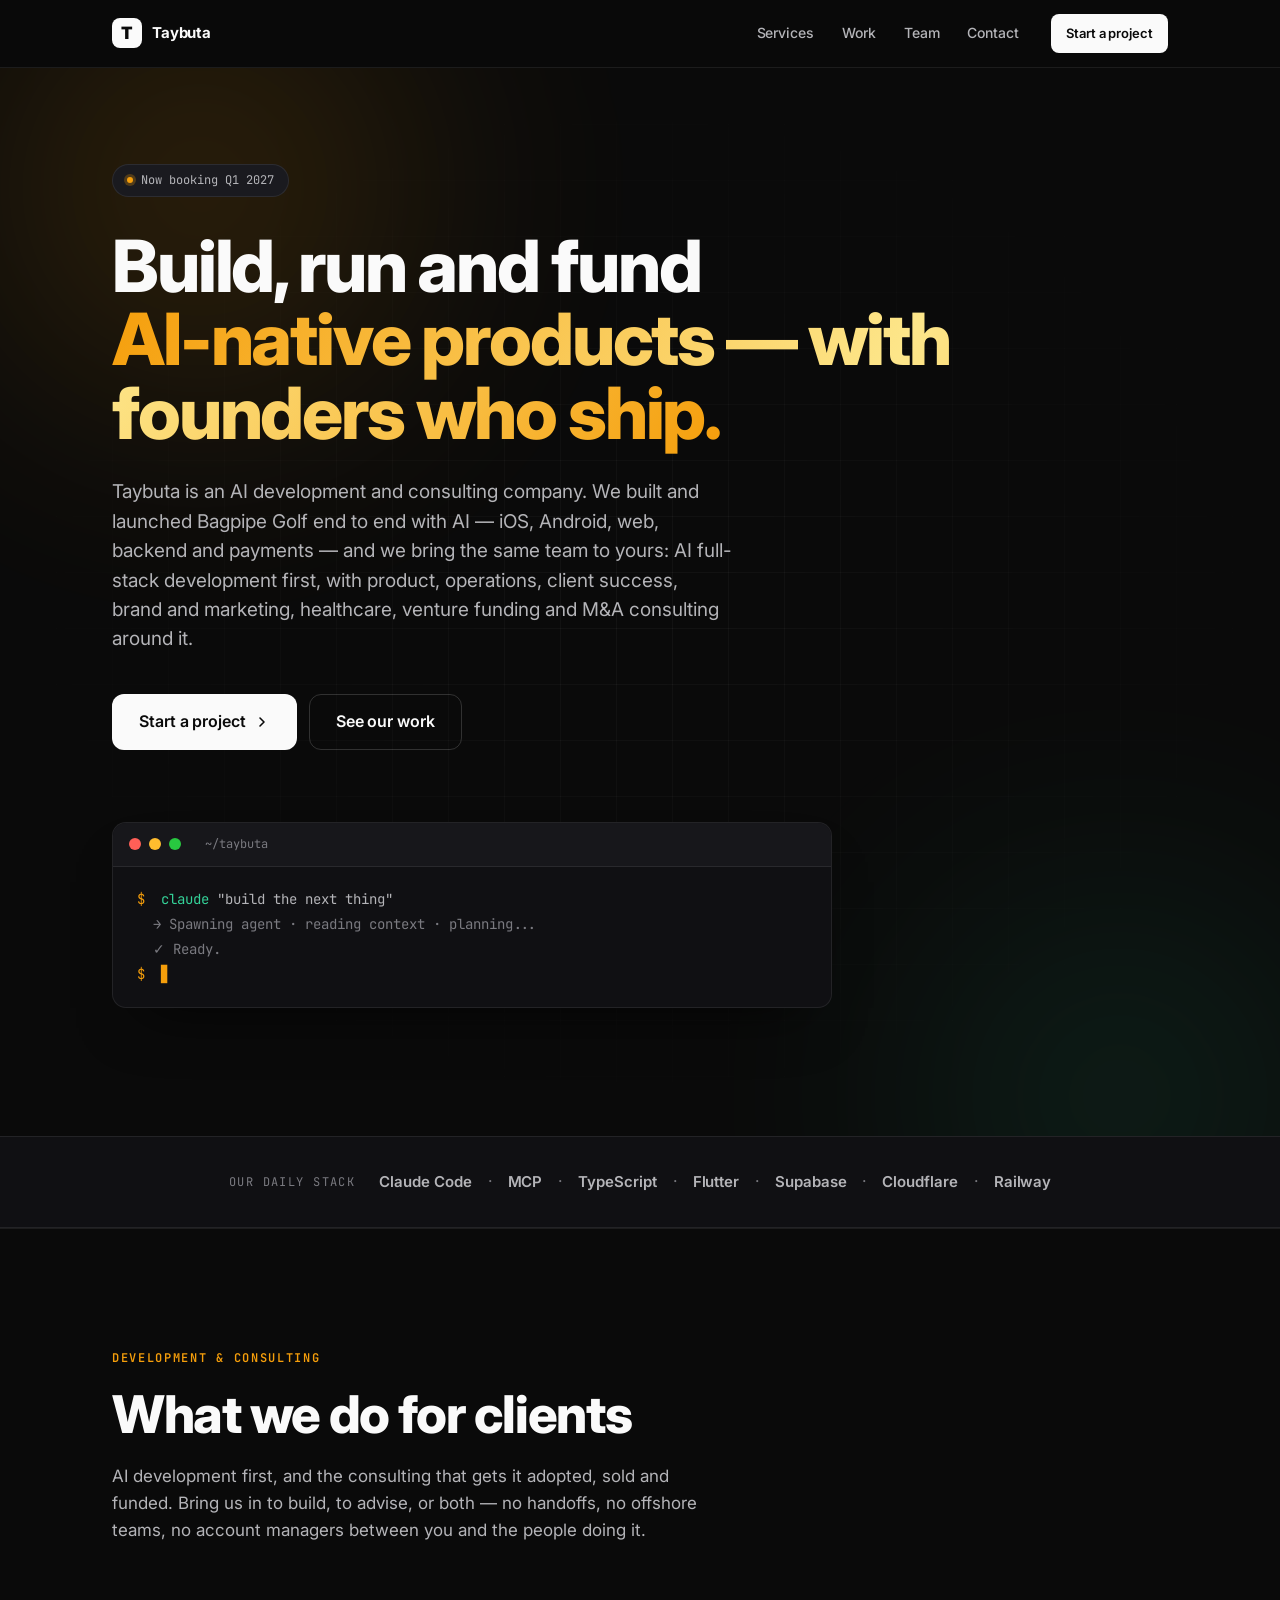
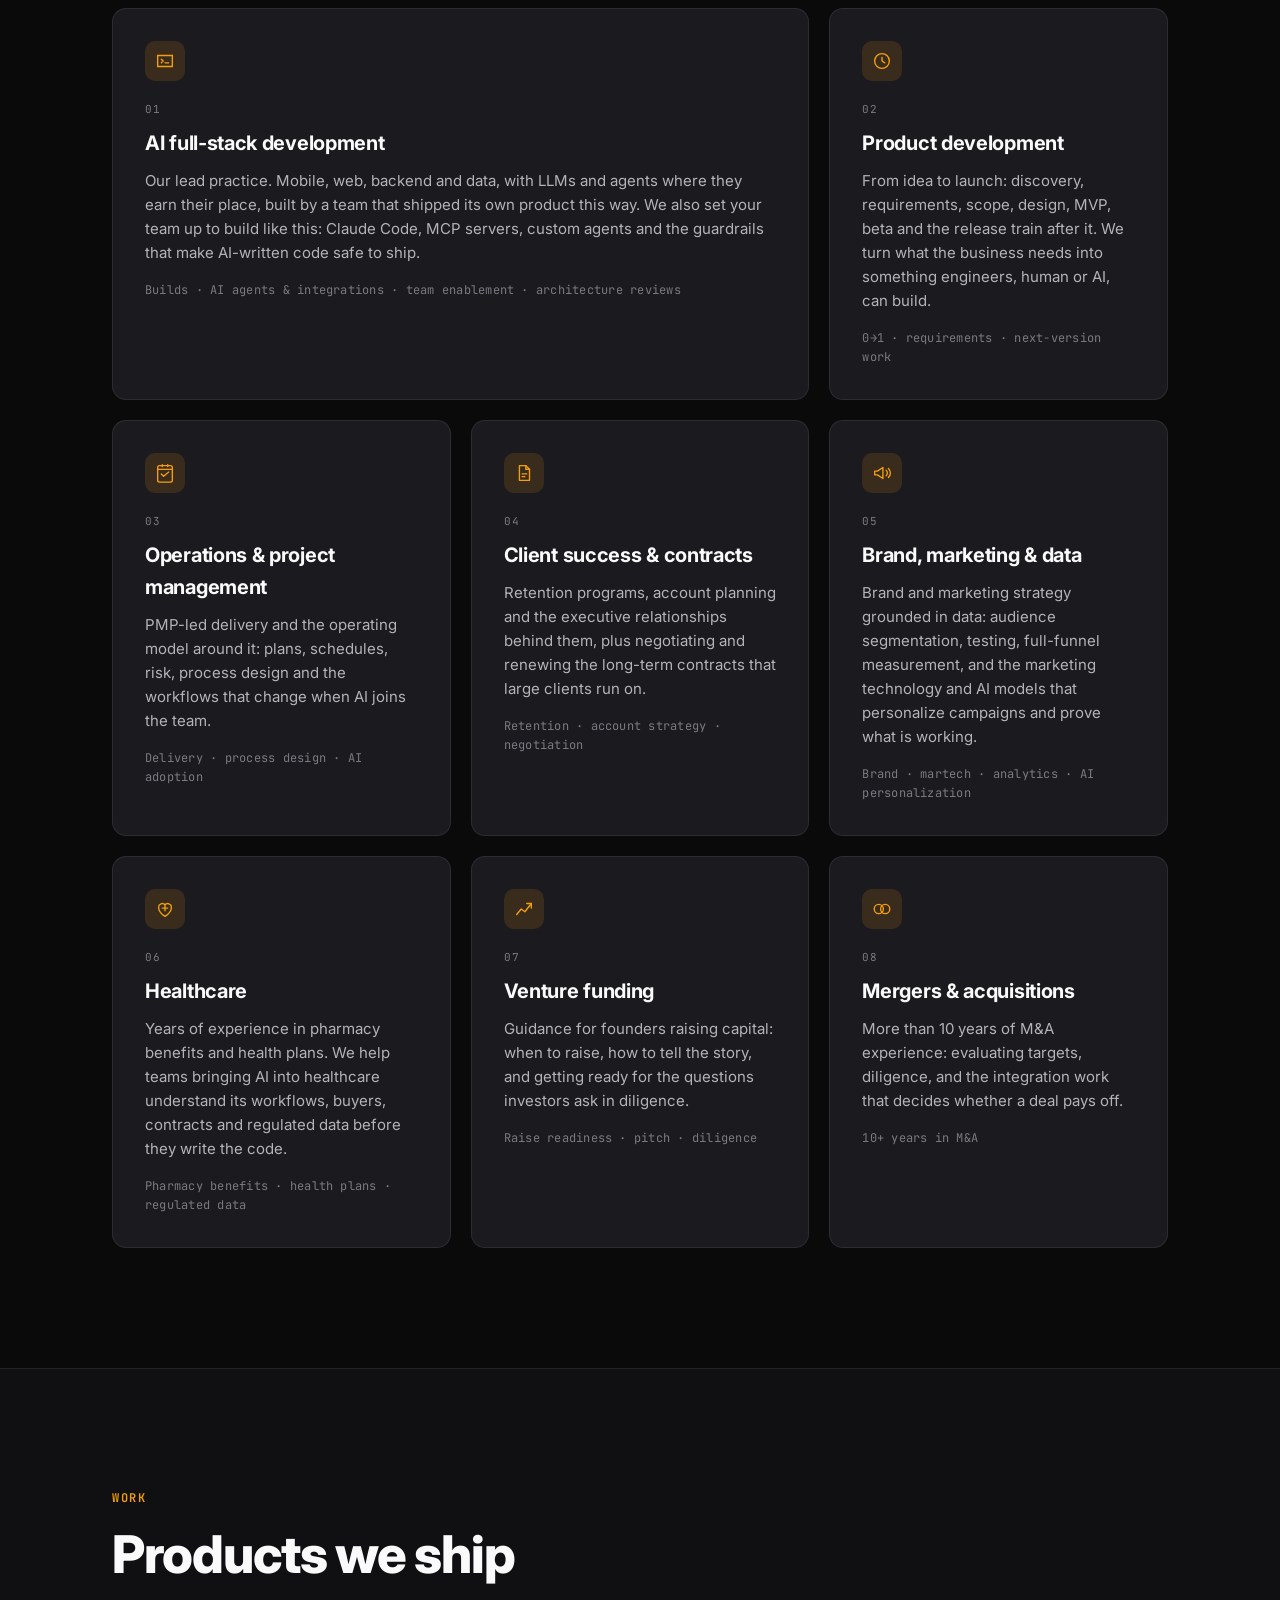
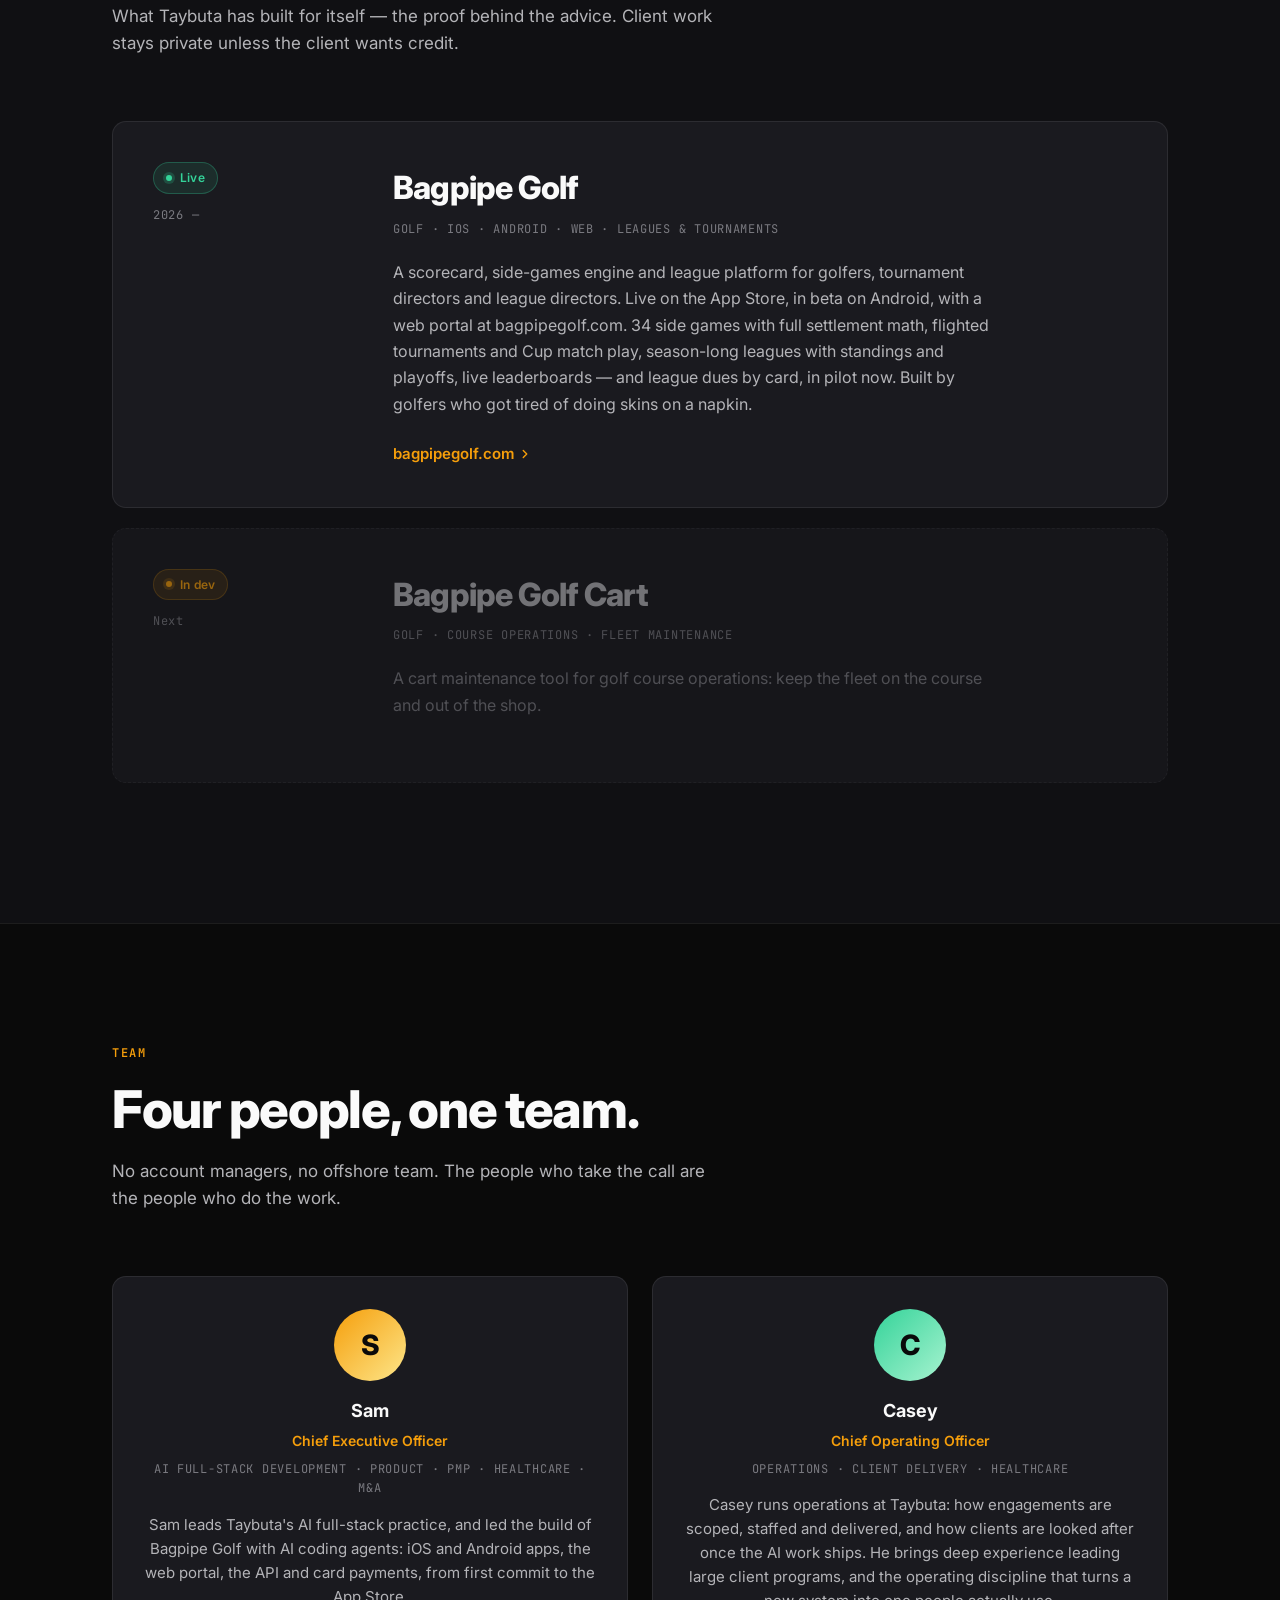
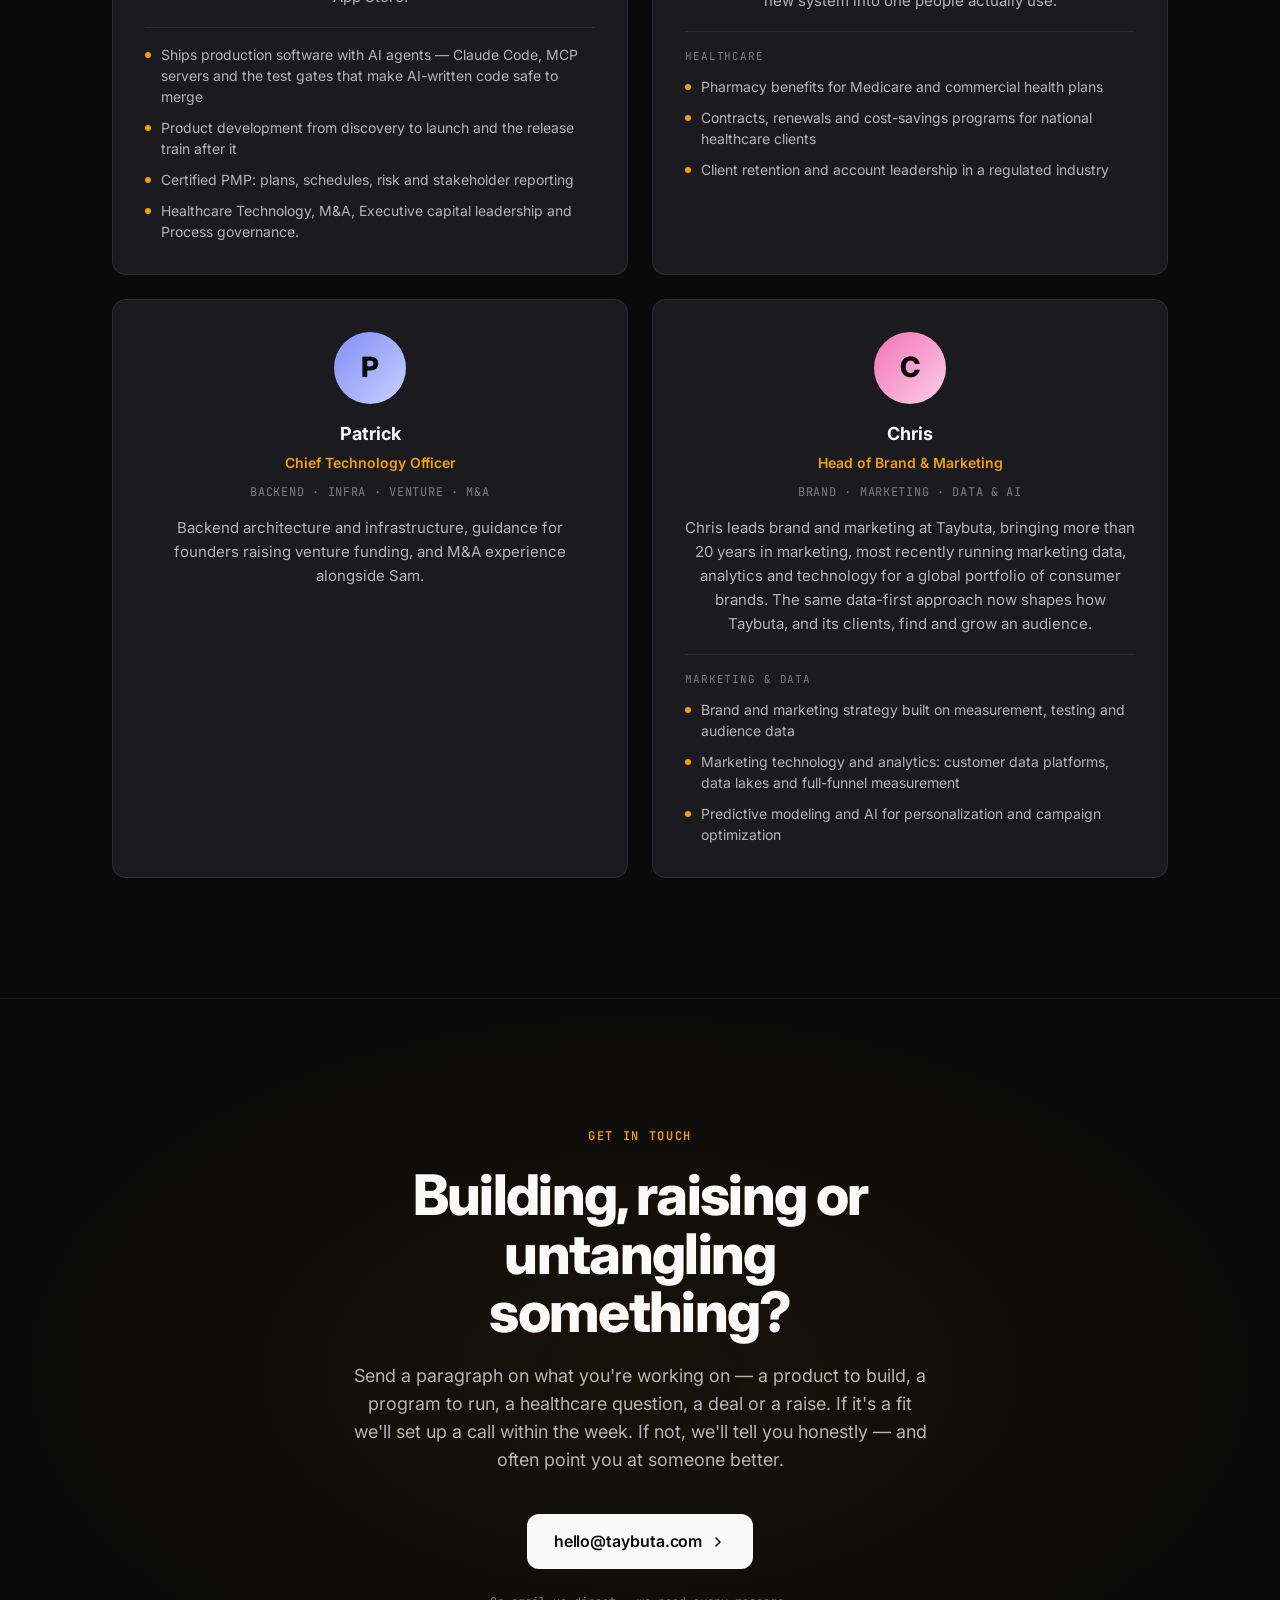
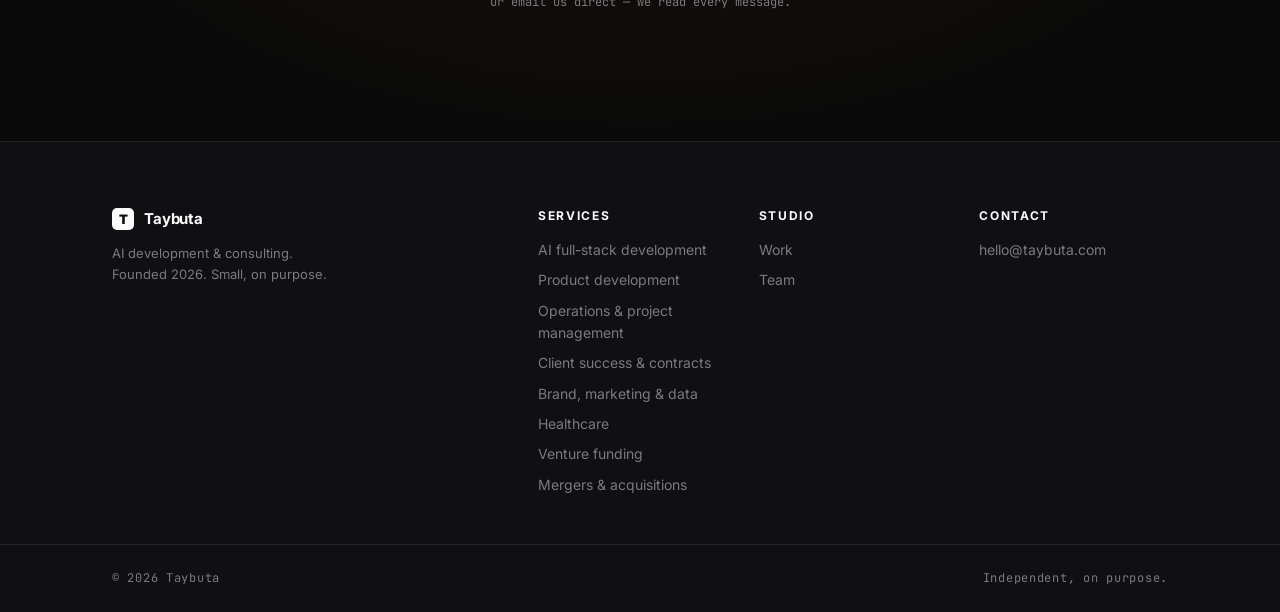
==== commit 13c58ba0: "copy: update Sam's healthcare/M&A point Co-Authored-By: Claude Opus 5.5 <noreply@anthropic.com>" ====
--- a/index.html
+++ b/index.html
@@ -17,7 +17,7 @@
     <link href="https://fonts.googleapis.com/css2?family=Inter:wght@400;500;600;700;800;900&family=JetBrains+Mono:wght@400;500;600&display=swap" rel="stylesheet" />
 
     <link rel="icon" href="data:image/svg+xml,%3Csvg xmlns='http://www.w3.org/2000/svg' viewBox='0 0 32 32'%3E%3Crect width='32' height='32' rx='8' fill='%23FAFAFA'/%3E%3Ctext x='50%25' y='68%25' text-anchor='middle' font-family='Inter,sans-serif' font-size='20' font-weight='900' fill='%230A0A0A'%3ET%3C/text%3E%3C/svg%3E" />
-    <link rel="stylesheet" href="./styles.css" />
+    <link rel="stylesheet" href="./styles.css?v=20261027" />
   </head>
   <body>
 
@@ -310,7 +310,7 @@
                 <li>Ships production software with AI agents — Claude Code, MCP servers and the test gates that make AI-written code safe to merge</li>
                 <li>Product development from discovery to launch and the release train after it</li>
                 <li>Certified PMP: plans, schedules, risk and stakeholder reporting</li>
-                <li>Healthcare background, and 10+ years of M&amp;A experience alongside Patrick</li>
+                <li>Healthcare Technology, M&amp;A, Executive capital leadership and Process governance.</li>
               </ul>
             </div>
             <div class="founder">
--- a/styles.css
+++ b/styles.css
@@ -616,6 +616,7 @@
   font-weight: 800;
   color: var(--bg);
   letter-spacing: -0.03em;
+  background: linear-gradient(135deg, #94A3B8, #E2E8F0);
 }
 .founder__avatar--a { background: linear-gradient(135deg, #F59E0B, #FDE68A); }
 .founder__avatar--b { background: linear-gradient(135deg, #34D399, #A7F3D0); }
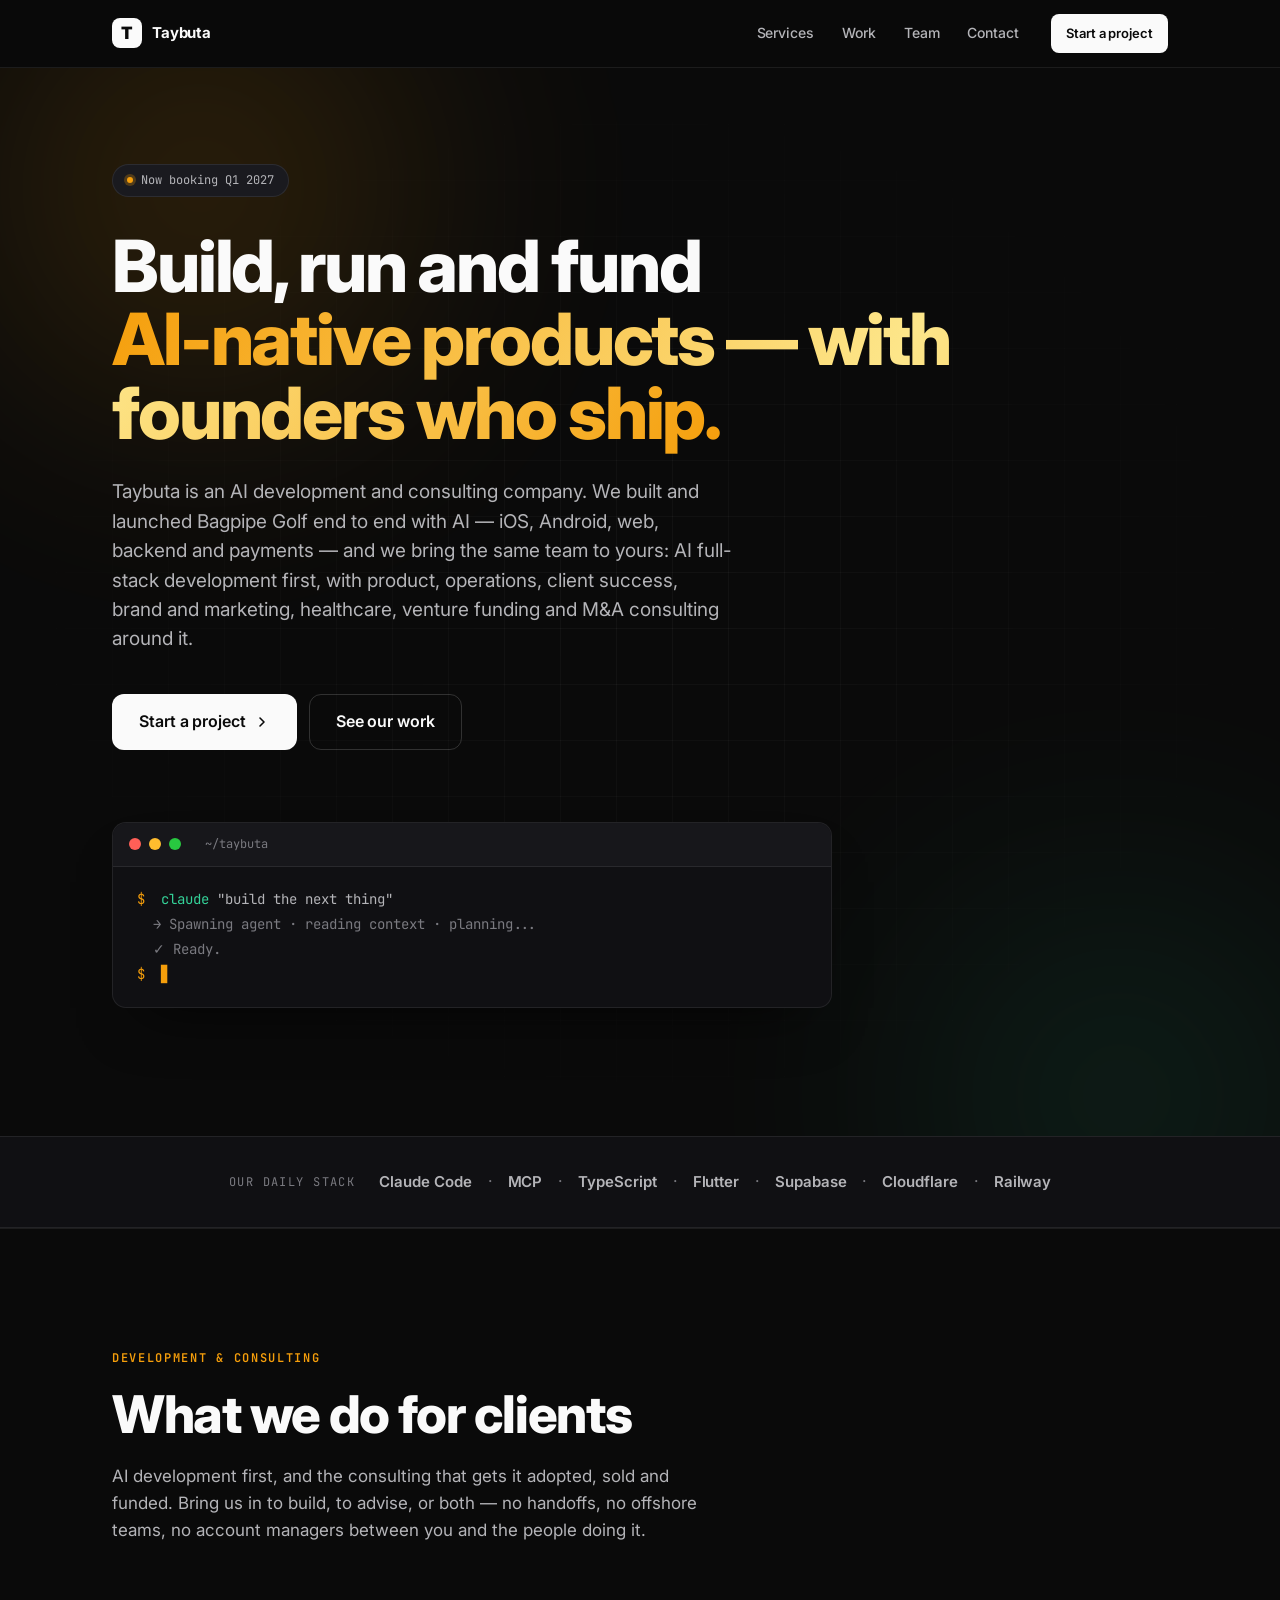
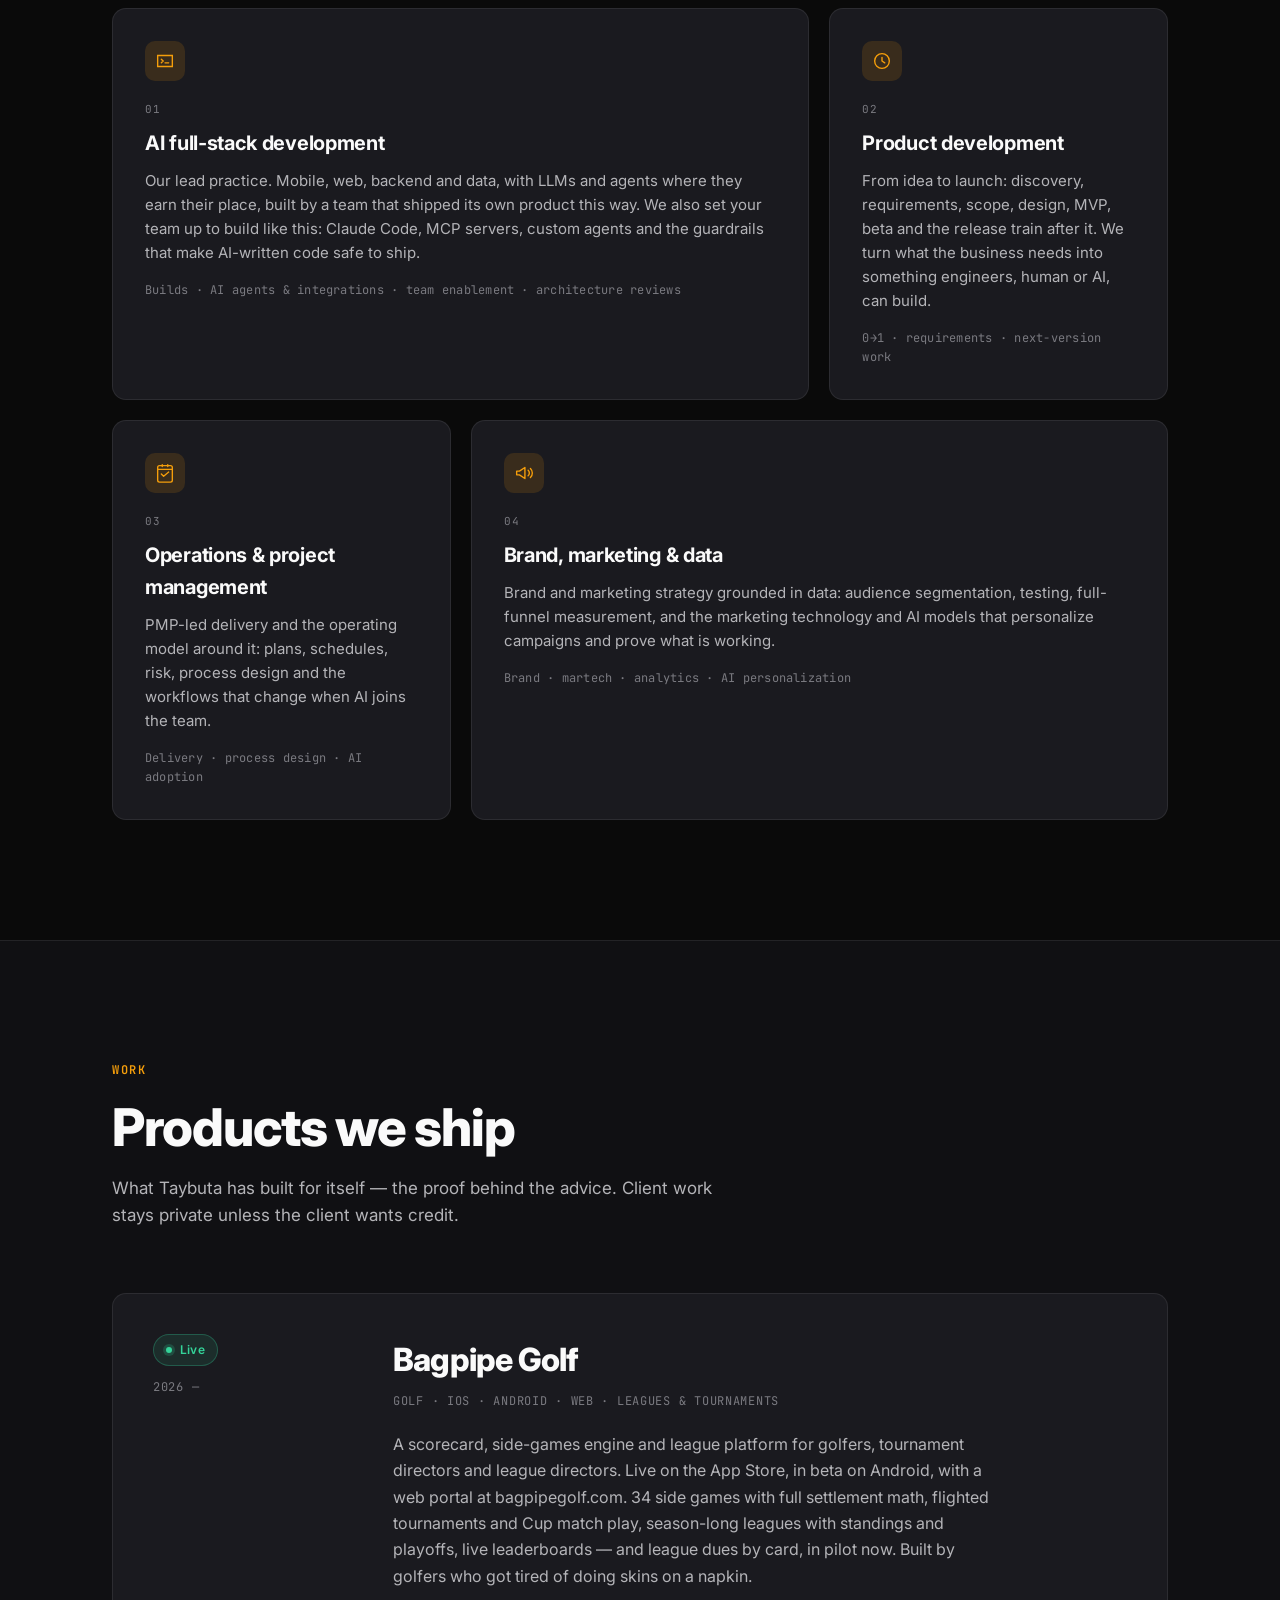
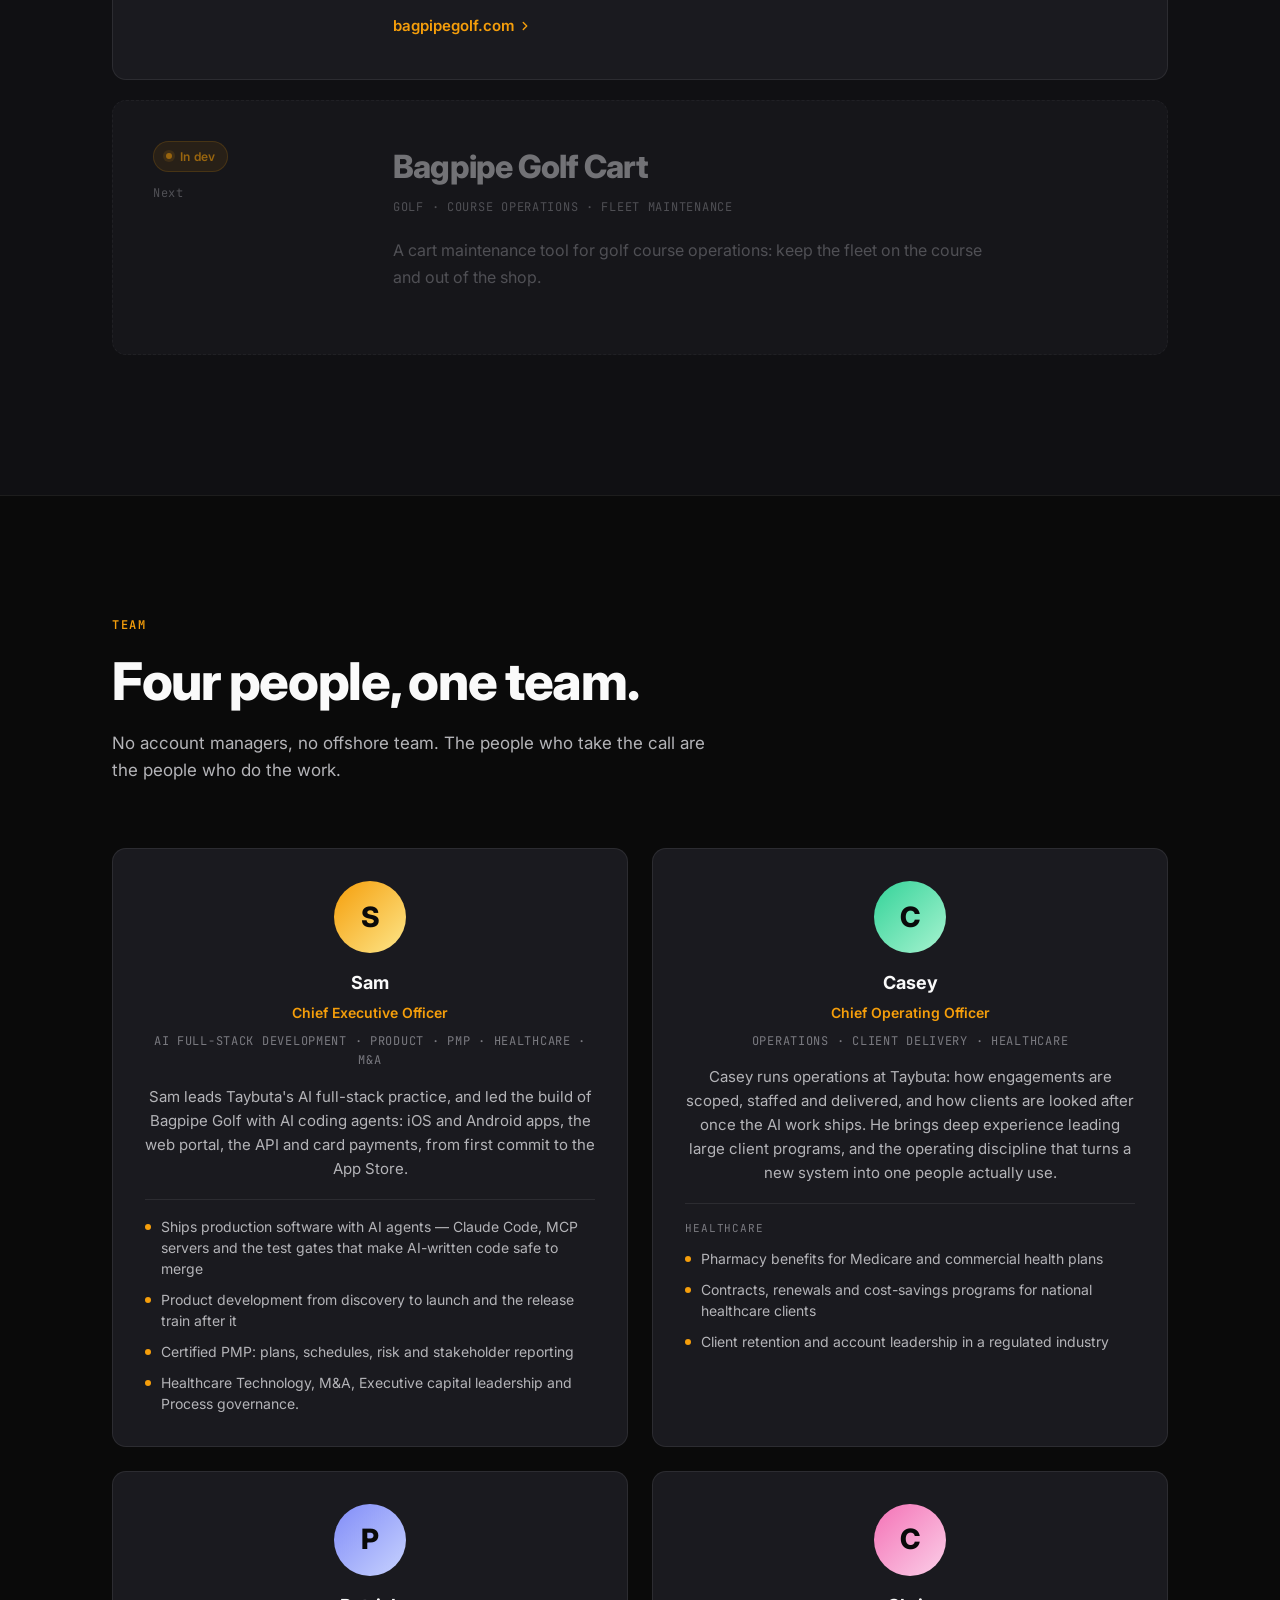
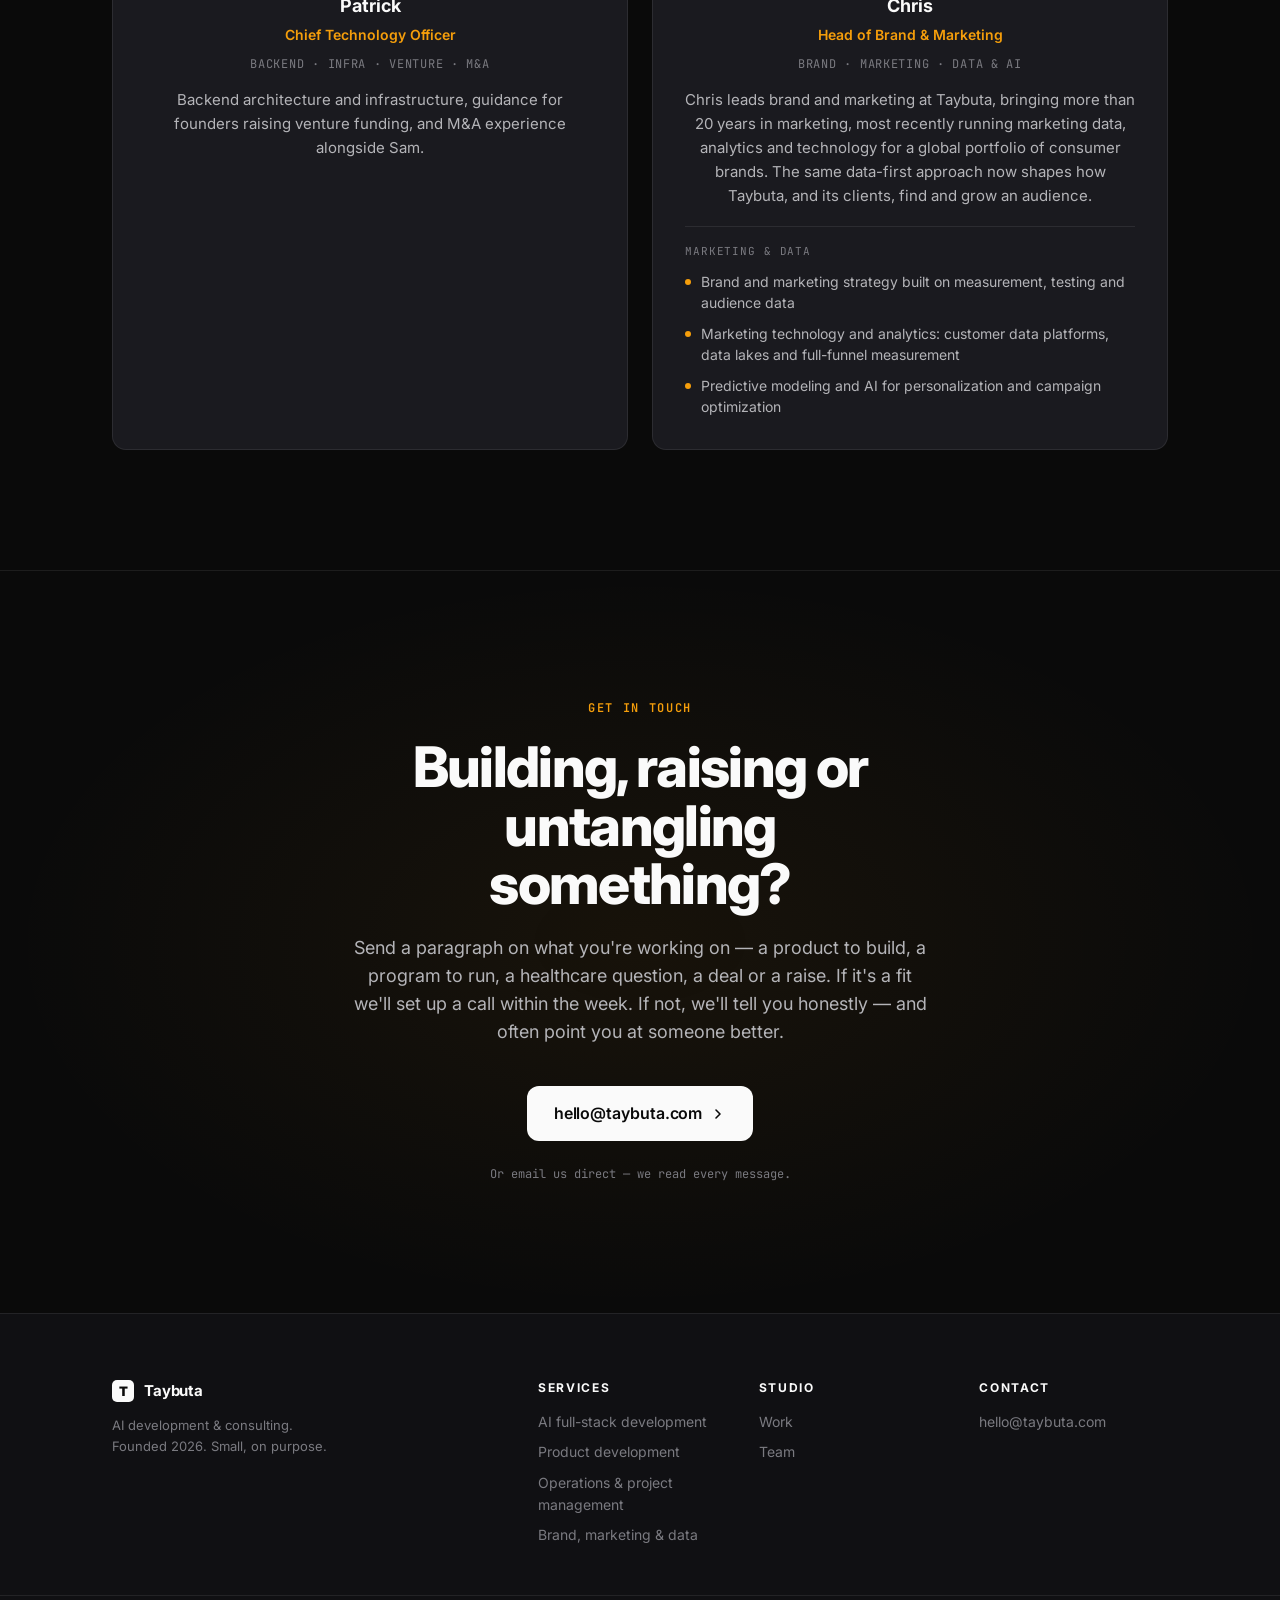
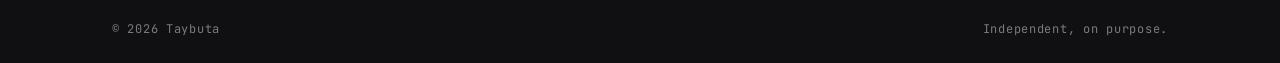
==== commit a240f29b: "Trim services to AI development, product, operations, and brand/marketing/data Co-Authored-By: Claud" ====
--- a/index.html
+++ b/index.html
@@ -166,60 +166,16 @@
               </p>
               <p class="card__tag">Delivery · process design · AI adoption</p>
             </div>
-            <div class="card">
-              <div class="card__ico">
-                <svg viewBox="0 0 24 24" fill="none"><path d="M7 4h7l4 4v12H7z" stroke="currentColor" stroke-width="1.5" stroke-linejoin="round"/><path d="M14 4v4h4M10 13h5M10 16h3" stroke="currentColor" stroke-width="1.5" stroke-linecap="round"/></svg>
-              </div>
-              <div class="card__num">04</div>
-              <h3 class="card__title">Client success &amp; contracts</h3>
-              <p class="card__body">
-                Retention programs, account planning and the executive relationships behind them, plus negotiating and renewing the long-term contracts that large clients run on.
-              </p>
-              <p class="card__tag">Retention · account strategy · negotiation</p>
-            </div>
-            <div class="card">
+            <div class="card card--wide">
               <div class="card__ico">
                 <svg viewBox="0 0 24 24" fill="none"><path d="M4 10v4h3l6 4V6L7 10H4z" stroke="currentColor" stroke-width="1.5" stroke-linejoin="round"/><path d="M16.5 9a4 4 0 010 6M19 7a7 7 0 010 10" stroke="currentColor" stroke-width="1.5" stroke-linecap="round"/></svg>
               </div>
-              <div class="card__num">05</div>
+              <div class="card__num">04</div>
               <h3 class="card__title">Brand, marketing &amp; data</h3>
               <p class="card__body">
                 Brand and marketing strategy grounded in data: audience segmentation, testing, full-funnel measurement, and the marketing technology and AI models that personalize campaigns and prove what is working.
               </p>
               <p class="card__tag">Brand · martech · analytics · AI personalization</p>
-            </div>
-            <div class="card">
-              <div class="card__ico">
-                <svg viewBox="0 0 24 24" fill="none"><path d="M12 20s-7-4.4-7-10a4 4 0 017-2.6A4 4 0 0119 10c0 5.6-7 10-7 10z" stroke="currentColor" stroke-width="1.5" stroke-linejoin="round"/><path d="M9 11h6M12 8v6" stroke="currentColor" stroke-width="1.5" stroke-linecap="round"/></svg>
-              </div>
-              <div class="card__num">06</div>
-              <h3 class="card__title">Healthcare</h3>
-              <p class="card__body">
-                Years of experience in pharmacy benefits and health plans. We help teams bringing AI into healthcare understand its workflows, buyers, contracts and regulated data before they write the code.
-              </p>
-              <p class="card__tag">Pharmacy benefits · health plans · regulated data</p>
-            </div>
-            <div class="card">
-              <div class="card__ico">
-                <svg viewBox="0 0 24 24" fill="none"><path d="M4 18l5-6 4 3 7-9" stroke="currentColor" stroke-width="1.5" stroke-linecap="round" stroke-linejoin="round"/><path d="M15 6h5v5" stroke="currentColor" stroke-width="1.5" stroke-linecap="round" stroke-linejoin="round"/></svg>
-              </div>
-              <div class="card__num">07</div>
-              <h3 class="card__title">Venture funding</h3>
-              <p class="card__body">
-                Guidance for founders raising capital: when to raise, how to tell the story, and getting ready for the questions investors ask in diligence.
-              </p>
-              <p class="card__tag">Raise readiness · pitch · diligence</p>
-            </div>
-            <div class="card">
-              <div class="card__ico">
-                <svg viewBox="0 0 24 24" fill="none"><circle cx="8.5" cy="12" r="5" stroke="currentColor" stroke-width="1.5"/><circle cx="15.5" cy="12" r="5" stroke="currentColor" stroke-width="1.5"/></svg>
-              </div>
-              <div class="card__num">08</div>
-              <h3 class="card__title">Mergers &amp; acquisitions</h3>
-              <p class="card__body">
-                More than 10 years of M&amp;A experience: evaluating targets, diligence, and the integration work that decides whether a deal pays off.
-              </p>
-              <p class="card__tag">10+ years in M&amp;A</p>
             </div>
           </div>
                 </div>
@@ -390,11 +346,7 @@
             <a href="#services">AI full-stack development</a>
             <a href="#services">Product development</a>
             <a href="#services">Operations &amp; project management</a>
-            <a href="#services">Client success &amp; contracts</a>
             <a href="#services">Brand, marketing &amp; data</a>
-            <a href="#services">Healthcare</a>
-            <a href="#services">Venture funding</a>
-            <a href="#services">Mergers &amp; acquisitions</a>
           </div>
           <div class="foot__col">
             <p class="foot__label">Studio</p>
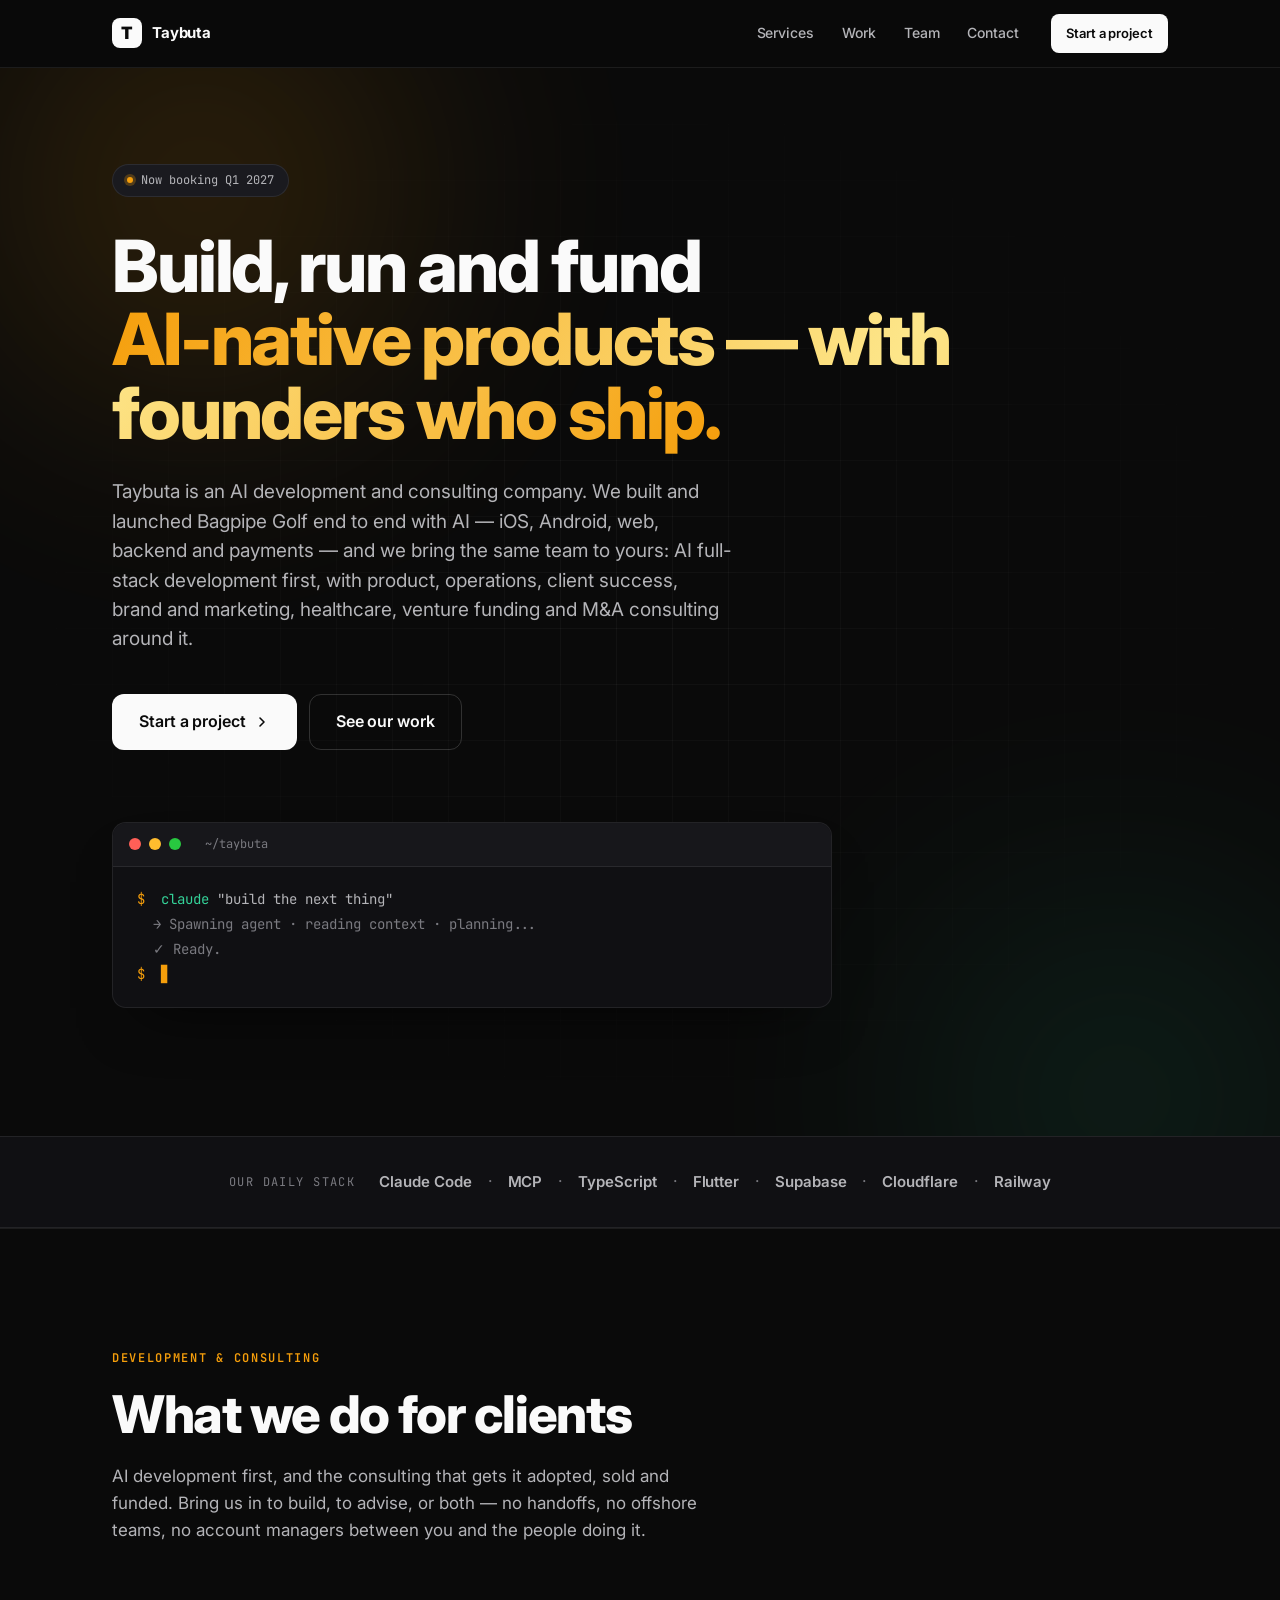
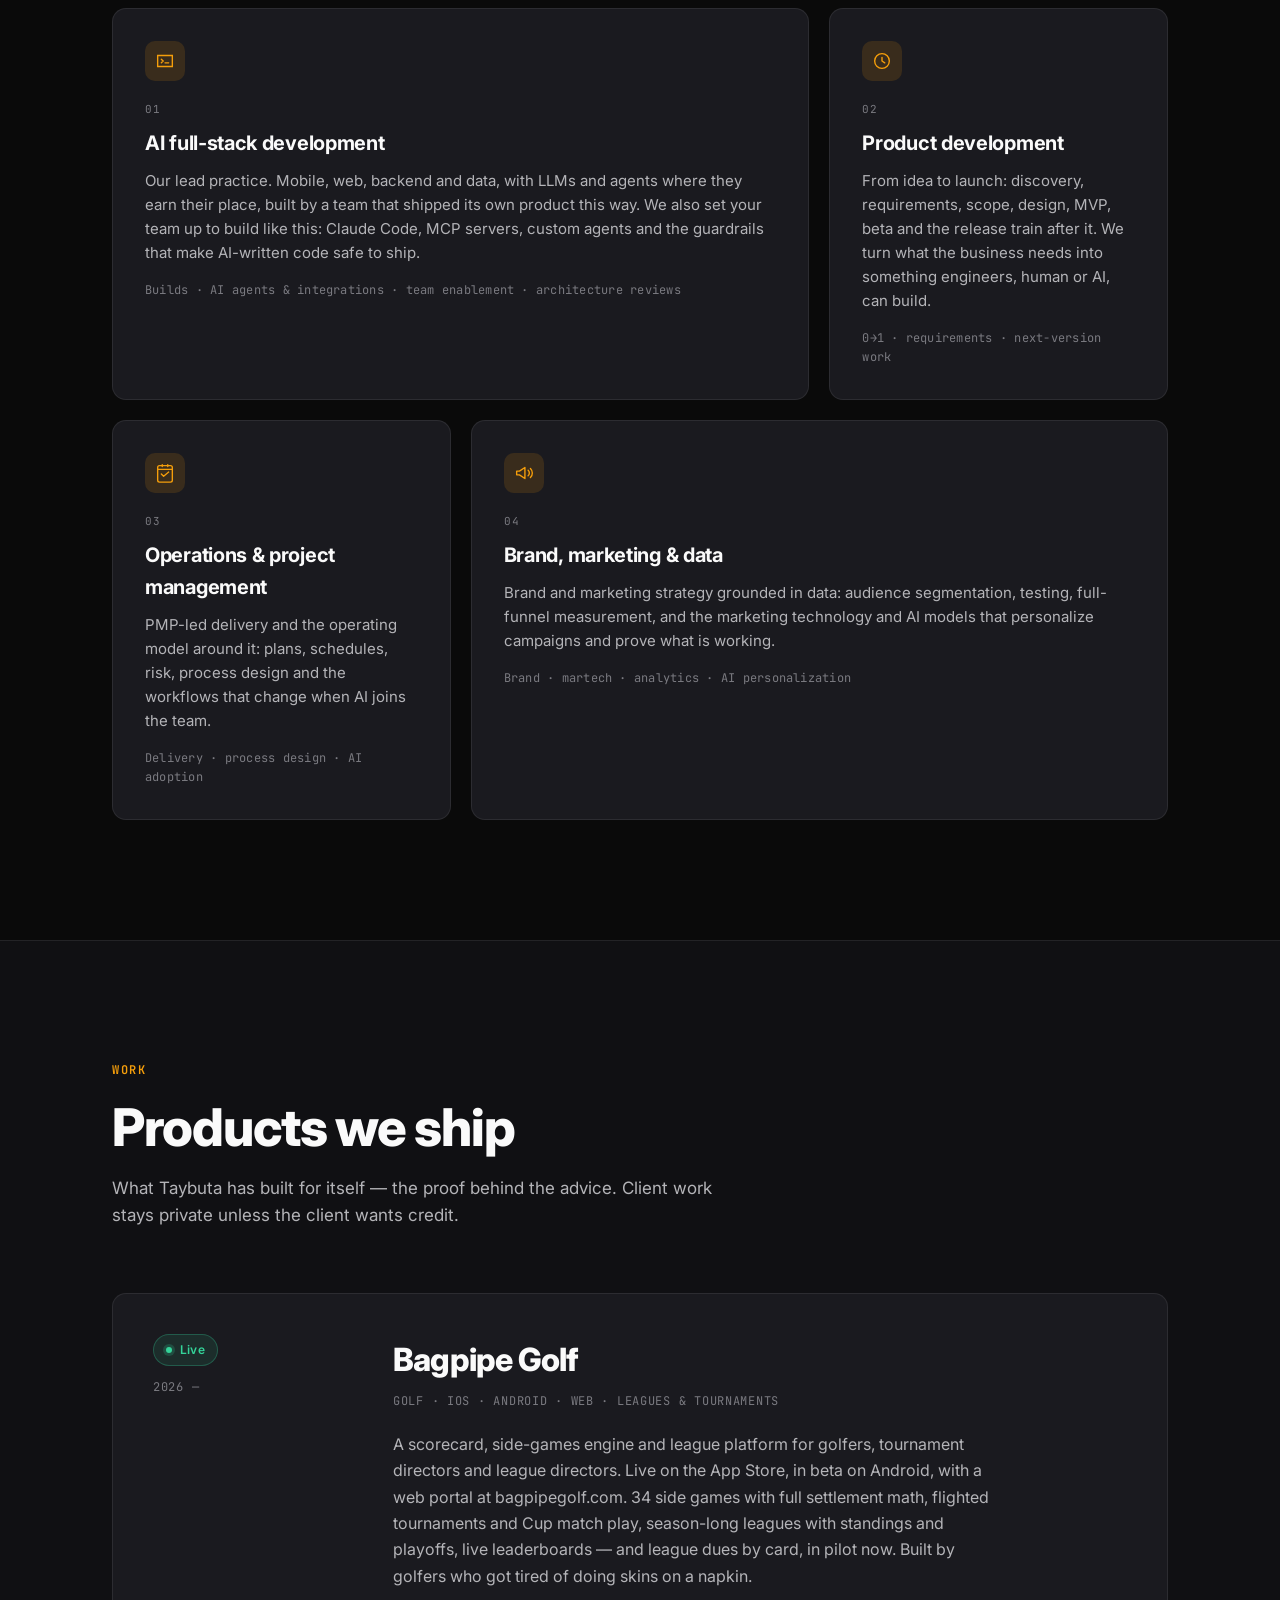
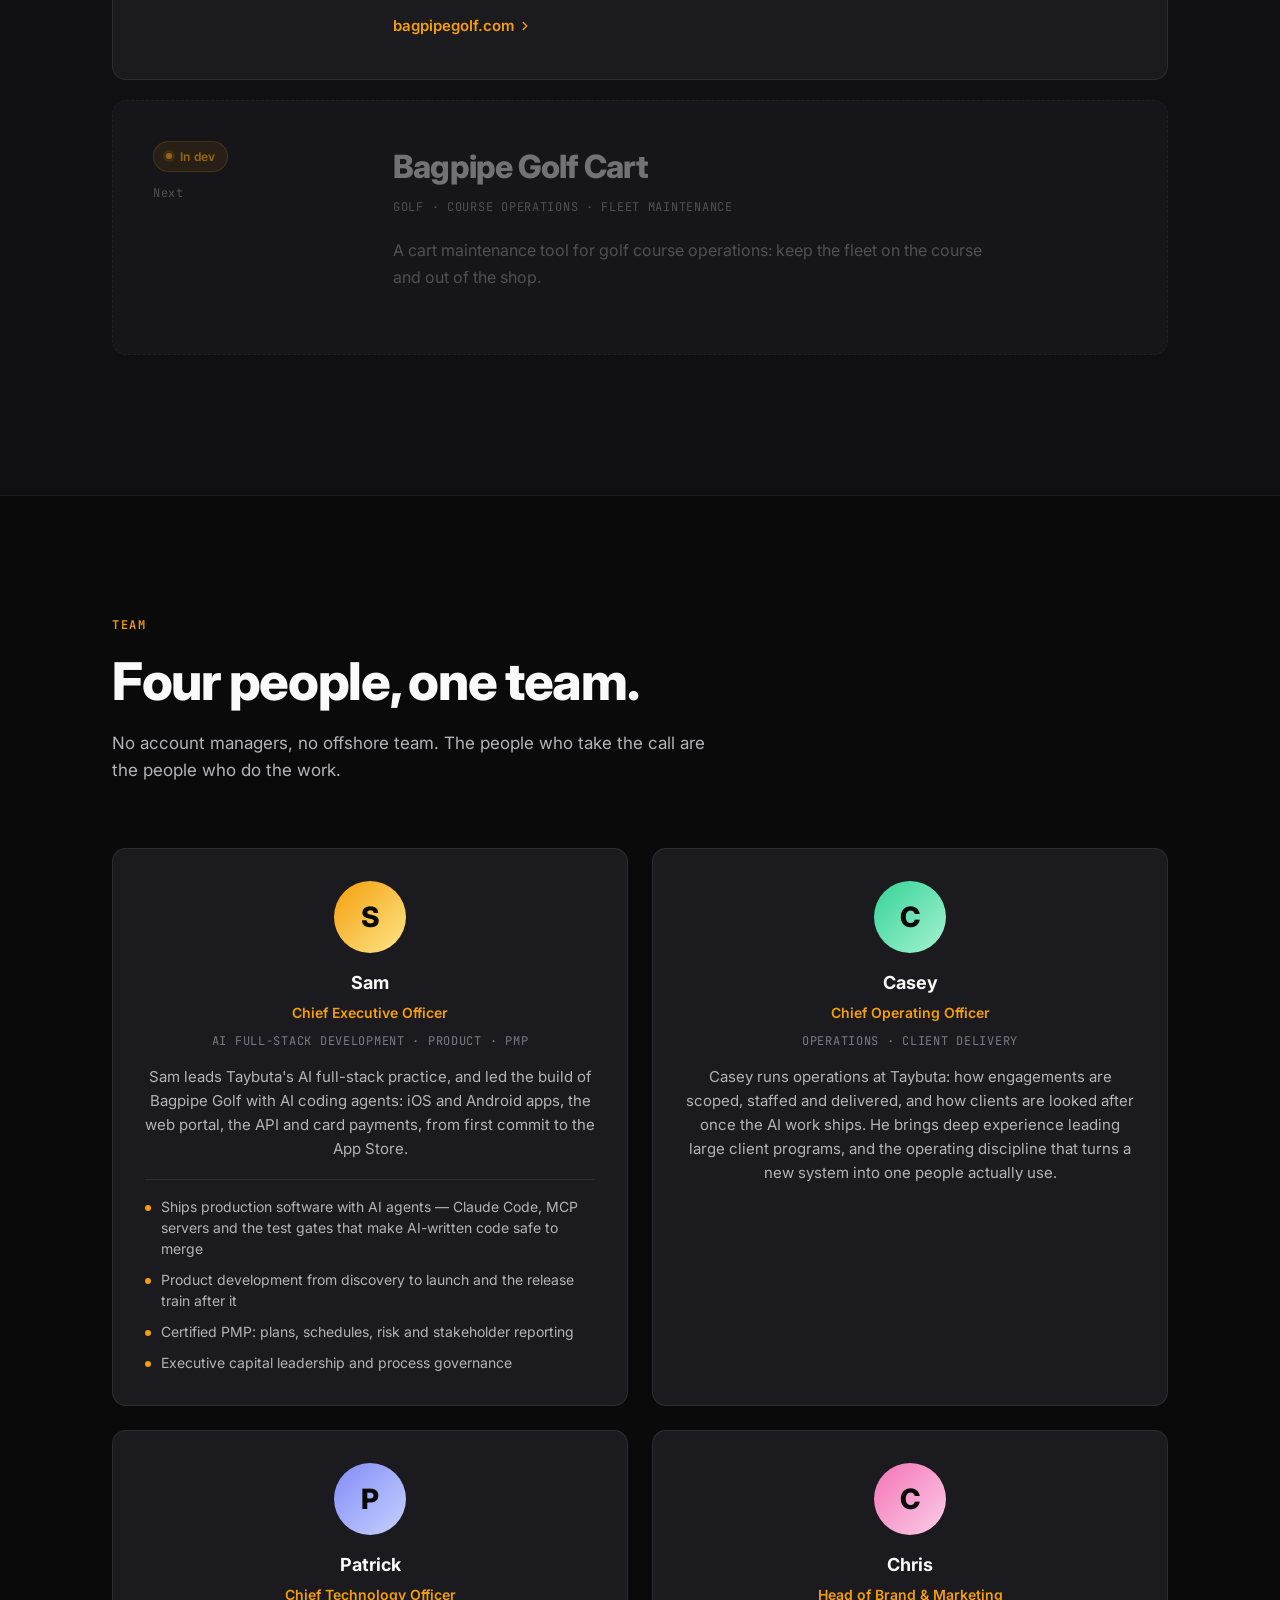
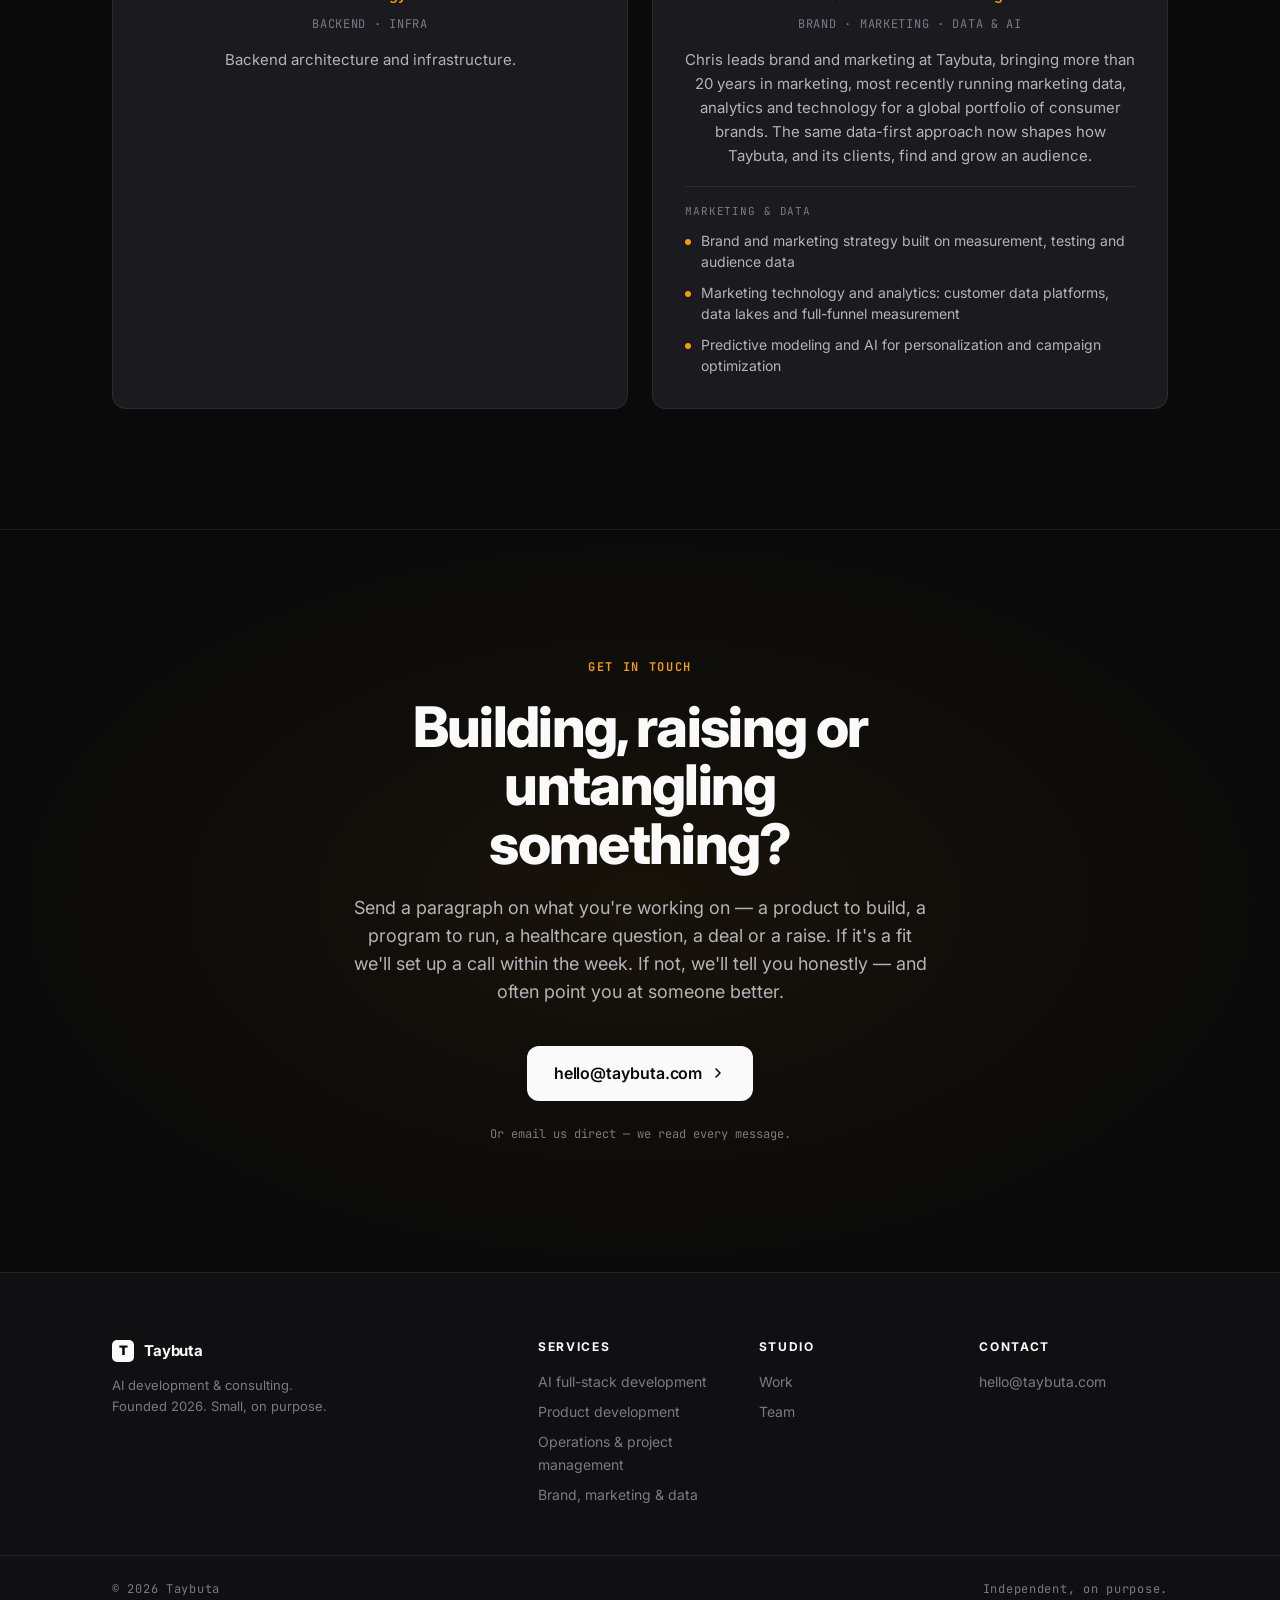
==== commit b07212ed: "Remove healthcare, venture funding and M&A from team bios Co-Authored-By: Claude Opus 5.5 <noreply@a" ====
--- a/index.html
+++ b/index.html
@@ -260,34 +260,28 @@
               <div class="founder__avatar founder__avatar--a">S</div>
               <p class="founder__name">Sam</p>
               <p class="founder__title">Chief Executive Officer</p>
-              <p class="founder__role">AI full-stack development · Product · PMP · Healthcare · M&amp;A</p>
+              <p class="founder__role">AI full-stack development · Product · PMP</p>
               <p class="founder__bio">Sam leads Taybuta's AI full-stack practice, and led the build of Bagpipe Golf with AI coding agents: iOS and Android apps, the web portal, the API and card payments, from first commit to the App Store.</p>
               <ul class="founder__points">
                 <li>Ships production software with AI agents — Claude Code, MCP servers and the test gates that make AI-written code safe to merge</li>
                 <li>Product development from discovery to launch and the release train after it</li>
                 <li>Certified PMP: plans, schedules, risk and stakeholder reporting</li>
-                <li>Healthcare Technology, M&amp;A, Executive capital leadership and Process governance.</li>
+                <li>Executive capital leadership and process governance</li>
               </ul>
             </div>
             <div class="founder">
               <div class="founder__avatar founder__avatar--b">C</div>
               <p class="founder__name">Casey</p>
               <p class="founder__title">Chief Operating Officer</p>
-              <p class="founder__role">Operations · Client delivery · Healthcare</p>
+              <p class="founder__role">Operations · Client delivery</p>
               <p class="founder__bio">Casey runs operations at Taybuta: how engagements are scoped, staffed and delivered, and how clients are looked after once the AI work ships. He brings deep experience leading large client programs, and the operating discipline that turns a new system into one people actually use.</p>
-              <p class="founder__label">Healthcare</p>
-              <ul class="founder__points">
-                <li>Pharmacy benefits for Medicare and commercial health plans</li>
-                <li>Contracts, renewals and cost-savings programs for national healthcare clients</li>
-                <li>Client retention and account leadership in a regulated industry</li>
-              </ul>
             </div>
             <div class="founder">
               <div class="founder__avatar founder__avatar--c">P</div>
               <p class="founder__name">Patrick</p>
               <p class="founder__title">Chief Technology Officer</p>
-              <p class="founder__role">Backend · Infra · Venture · M&amp;A</p>
-              <p class="founder__bio">Backend architecture and infrastructure, guidance for founders raising venture funding, and M&amp;A experience alongside Sam.</p>
+              <p class="founder__role">Backend · Infra</p>
+              <p class="founder__bio">Backend architecture and infrastructure.</p>
             </div>
             <div class="founder">
               <div class="founder__avatar founder__avatar--d">C</div>
